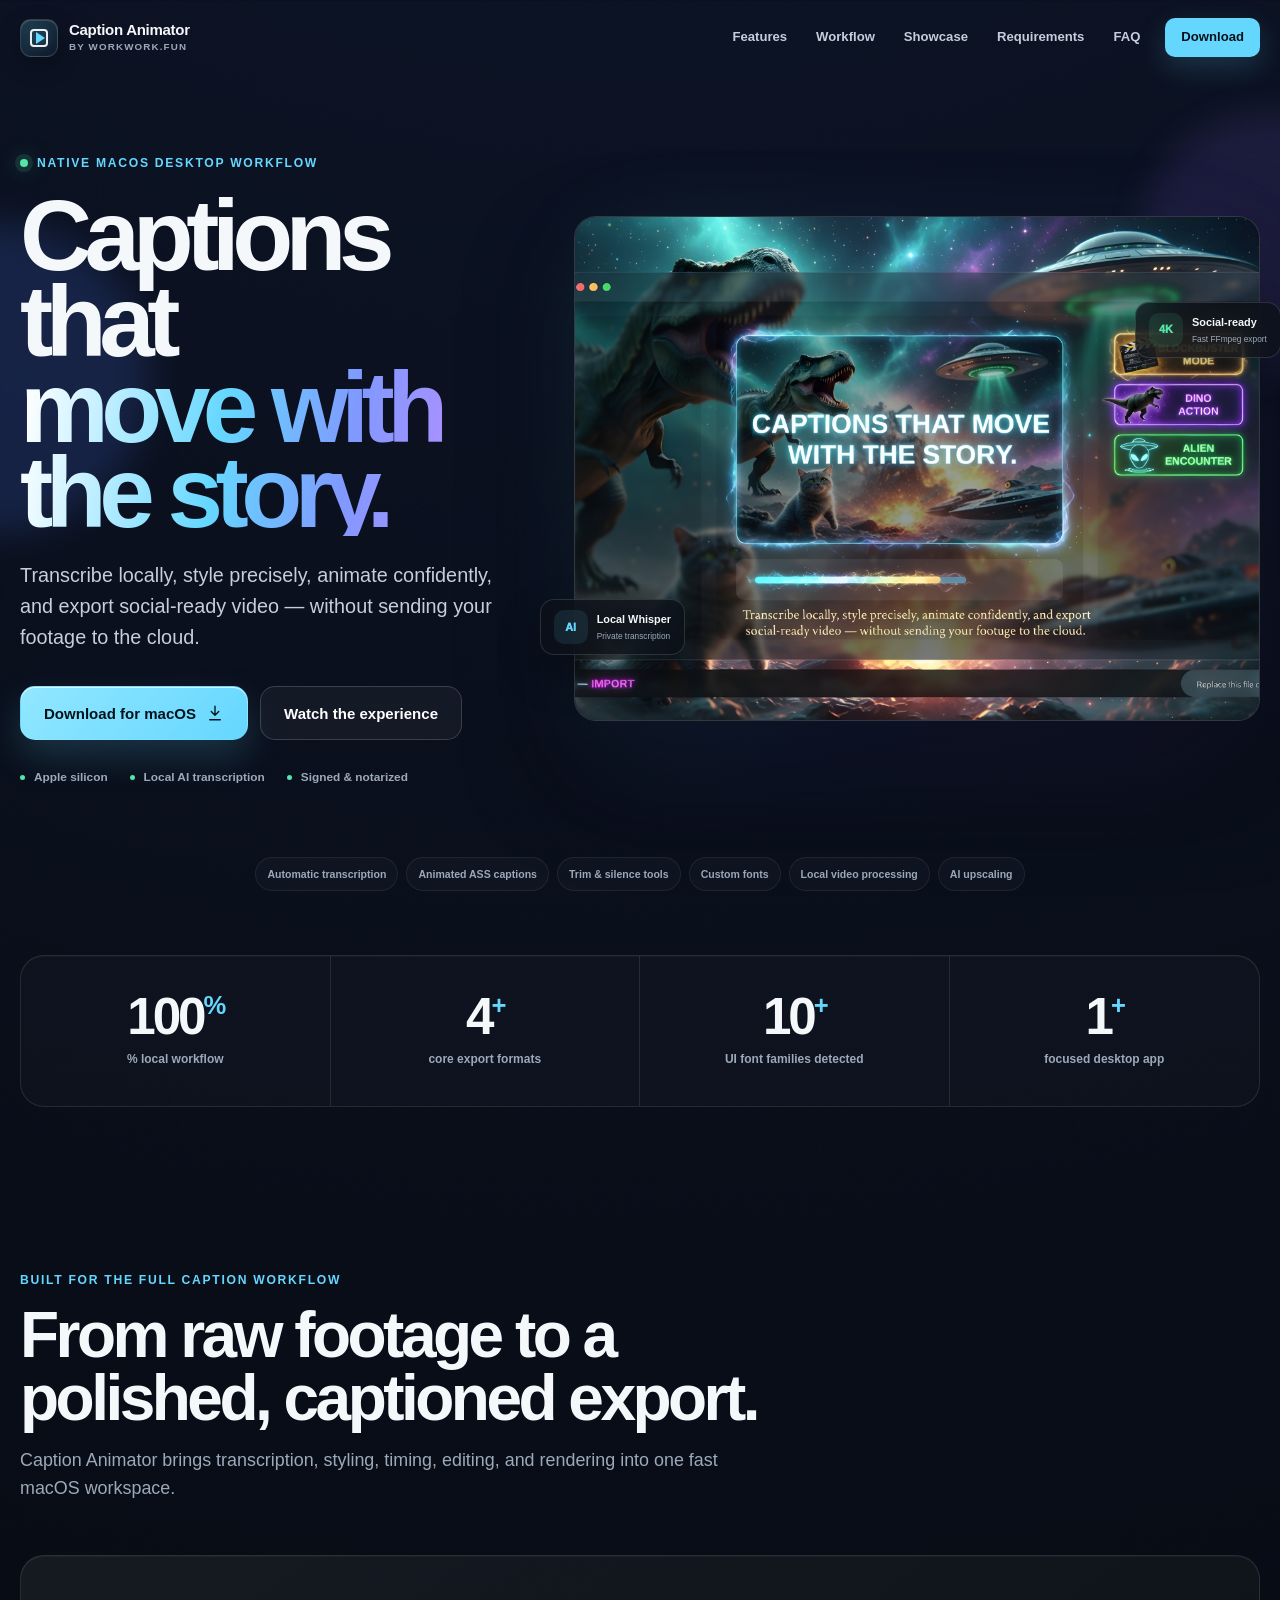
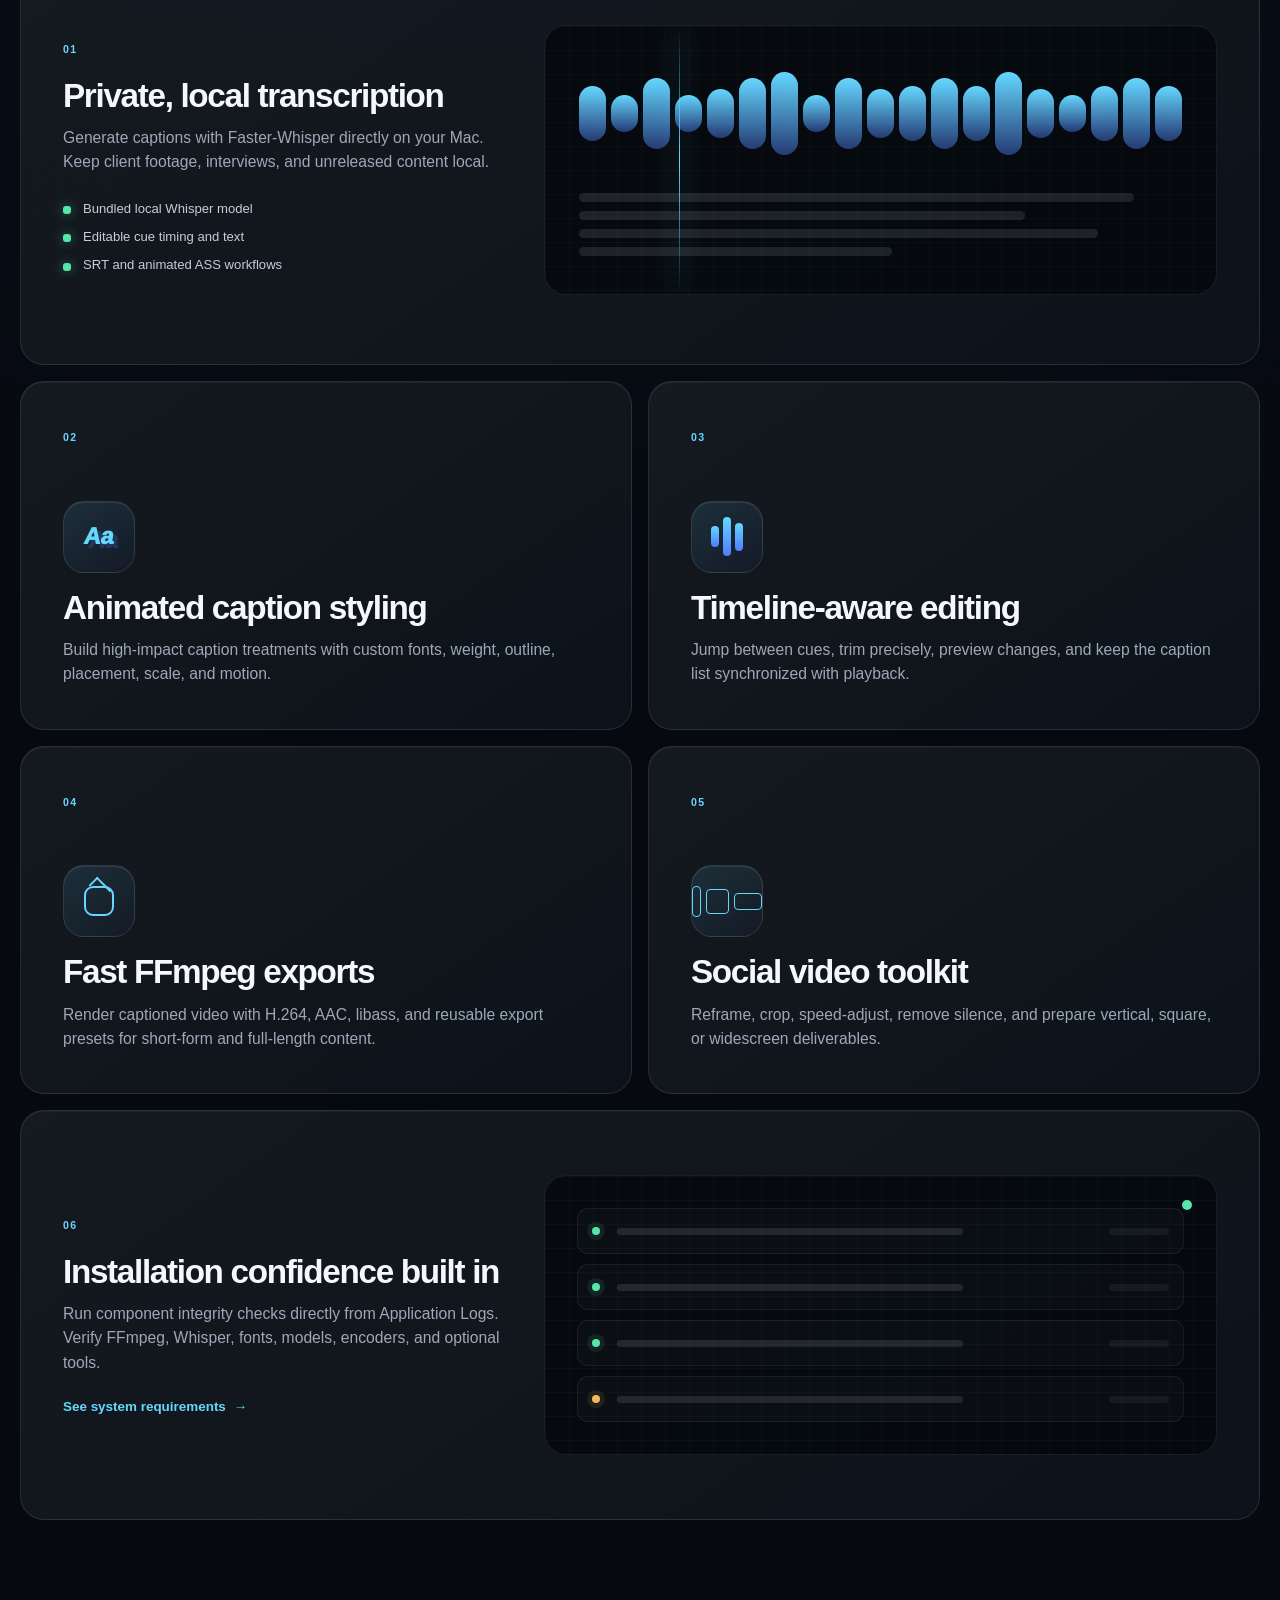
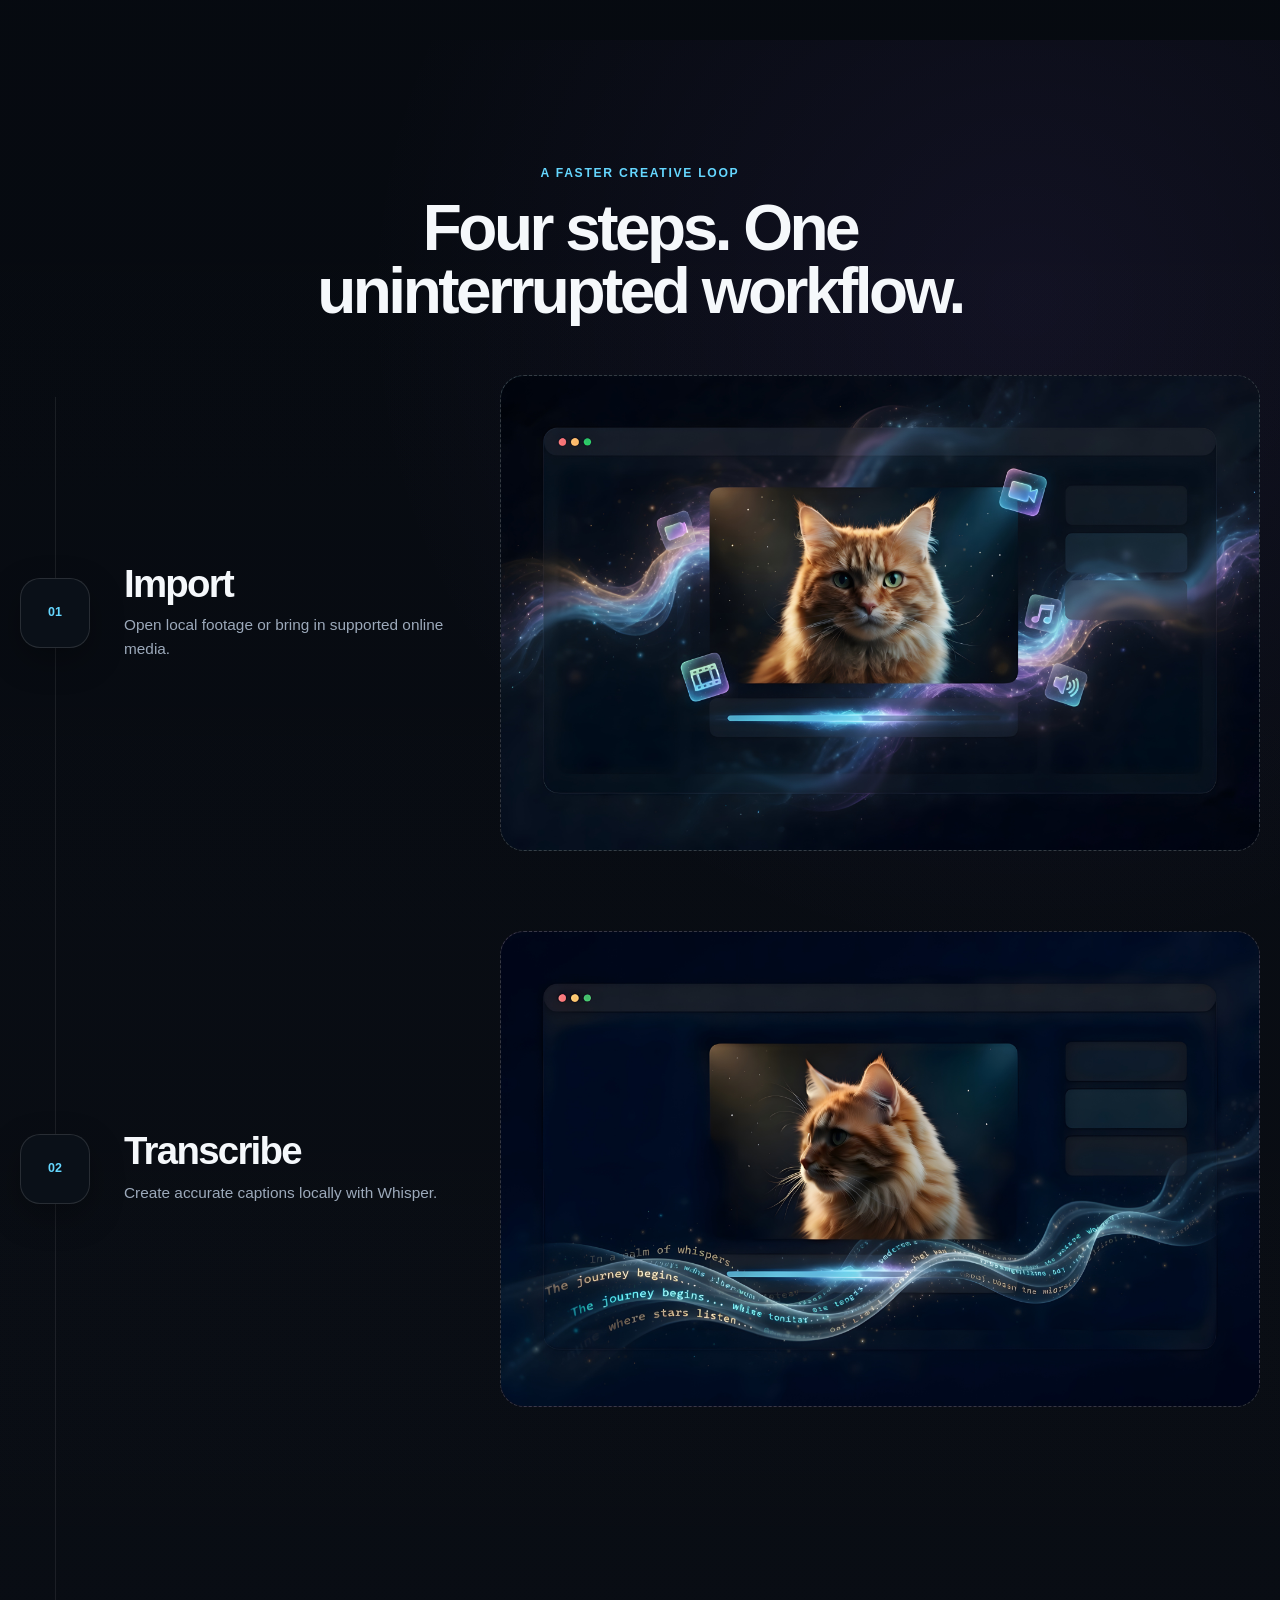
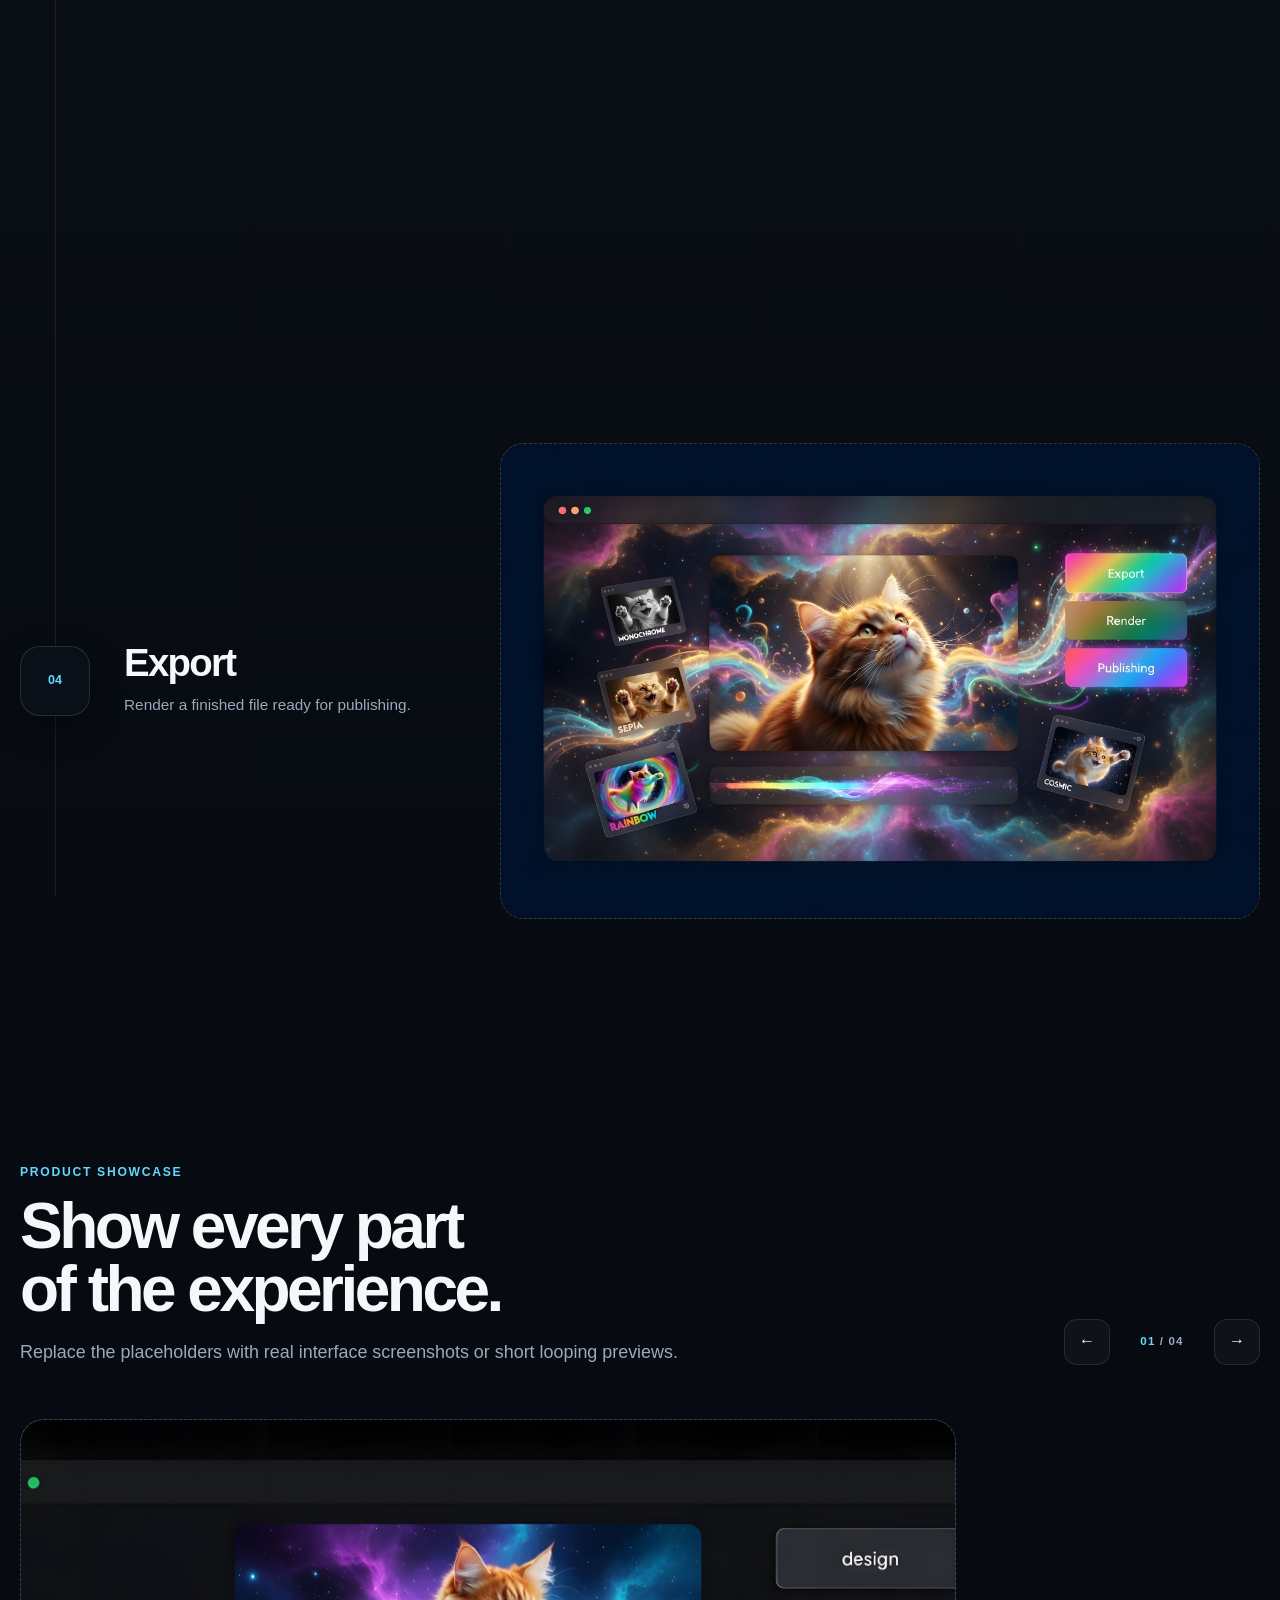
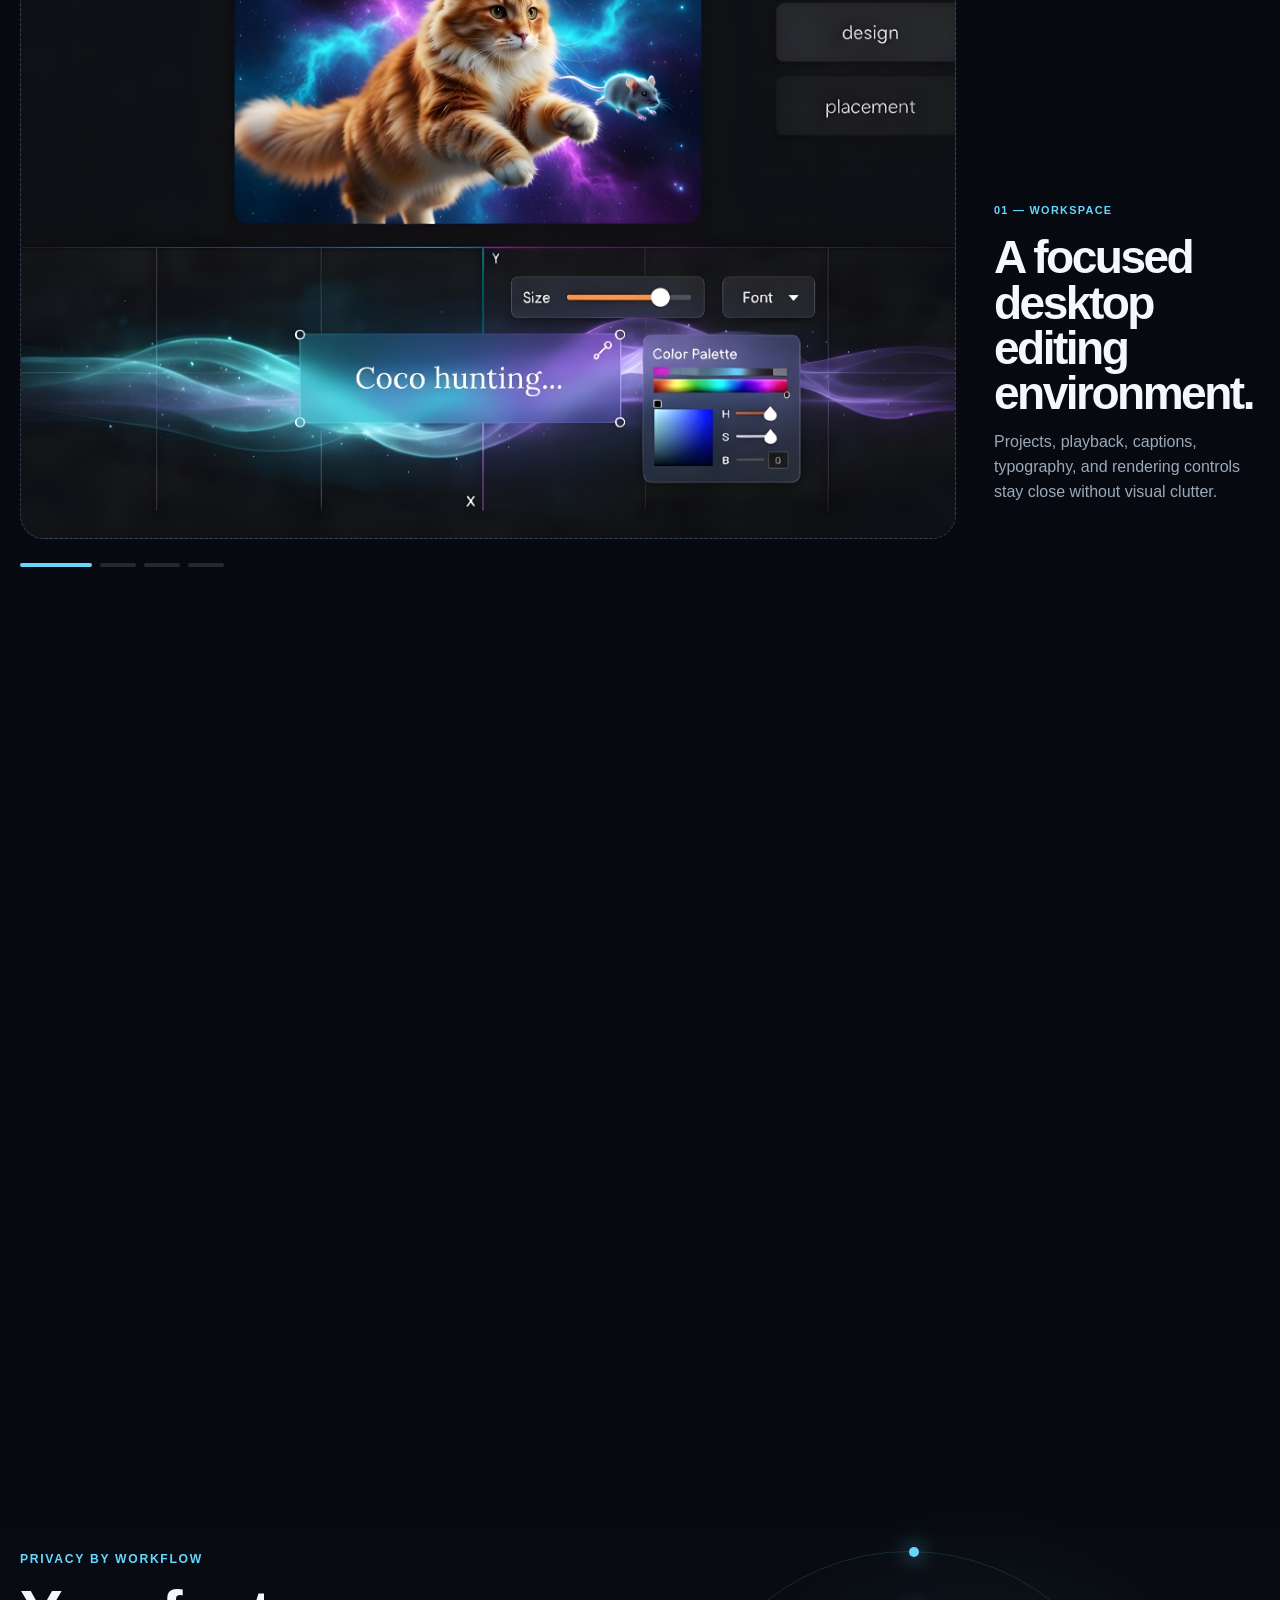
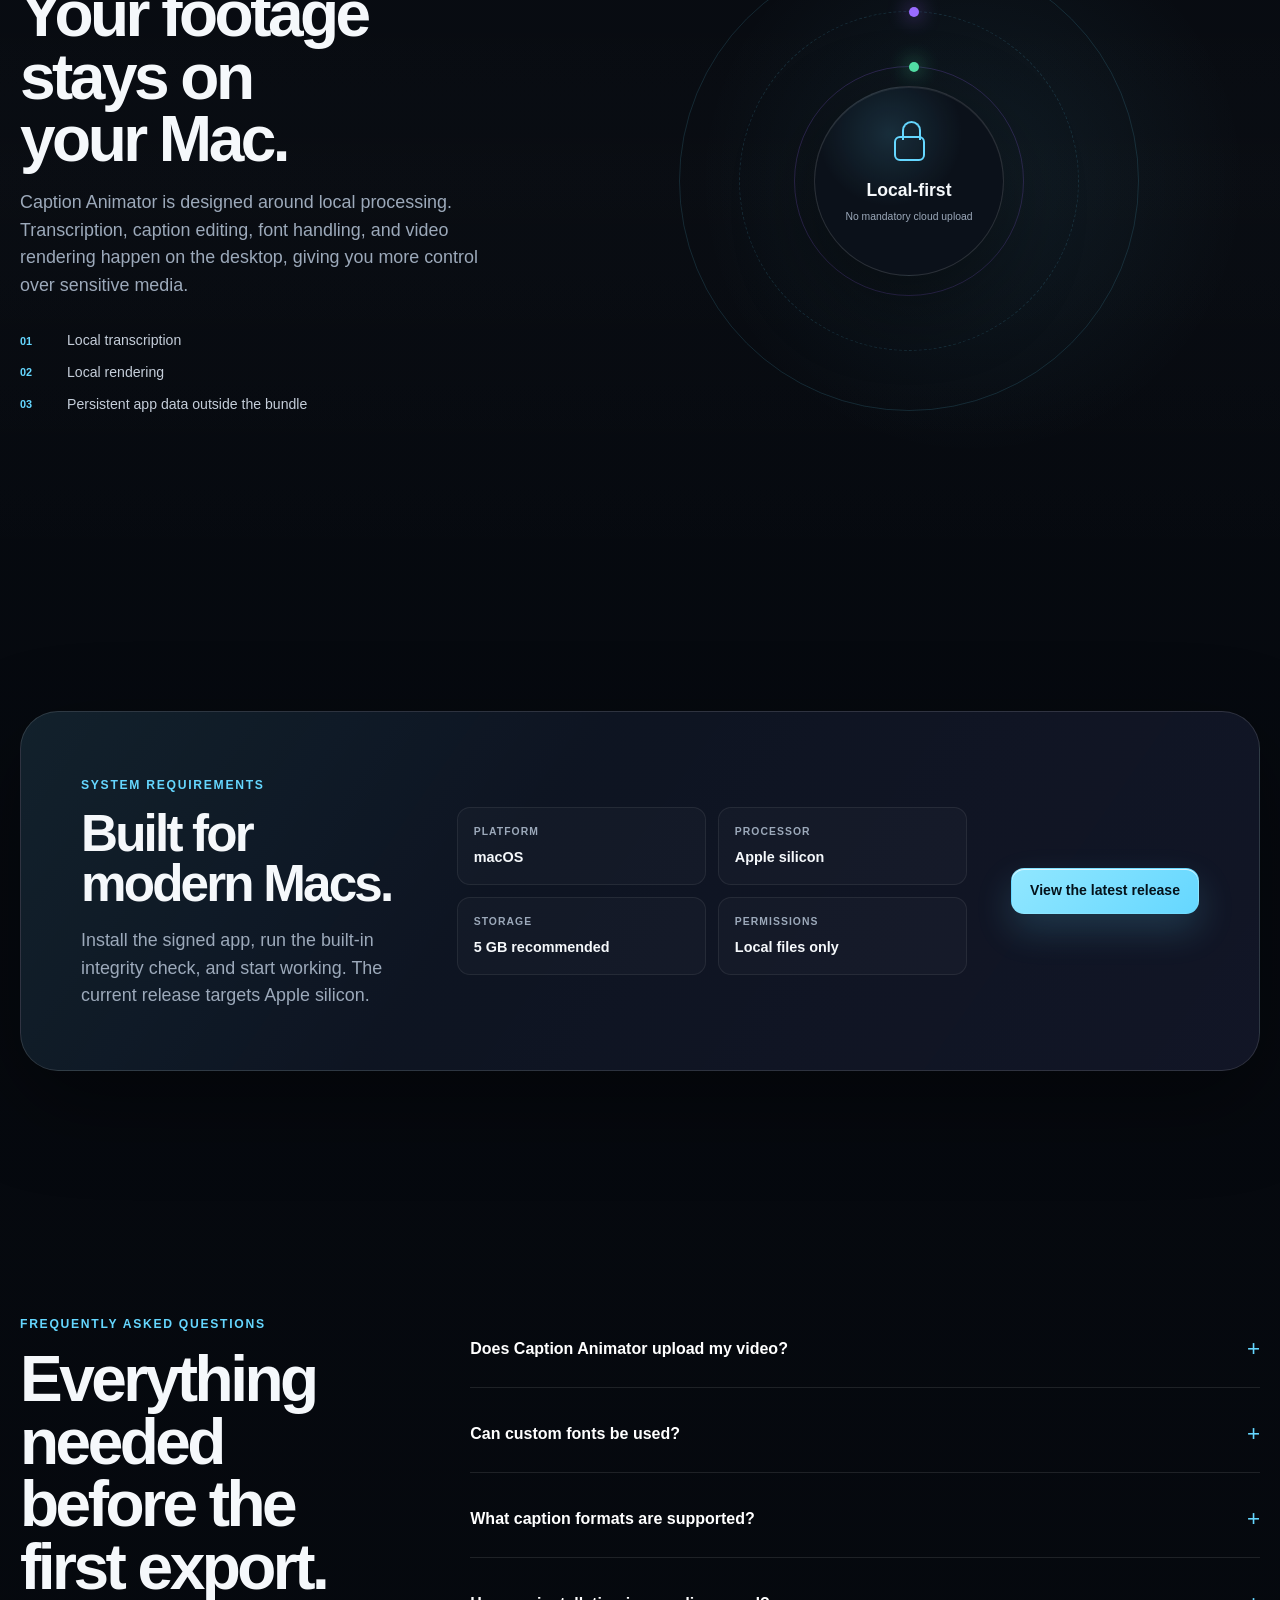
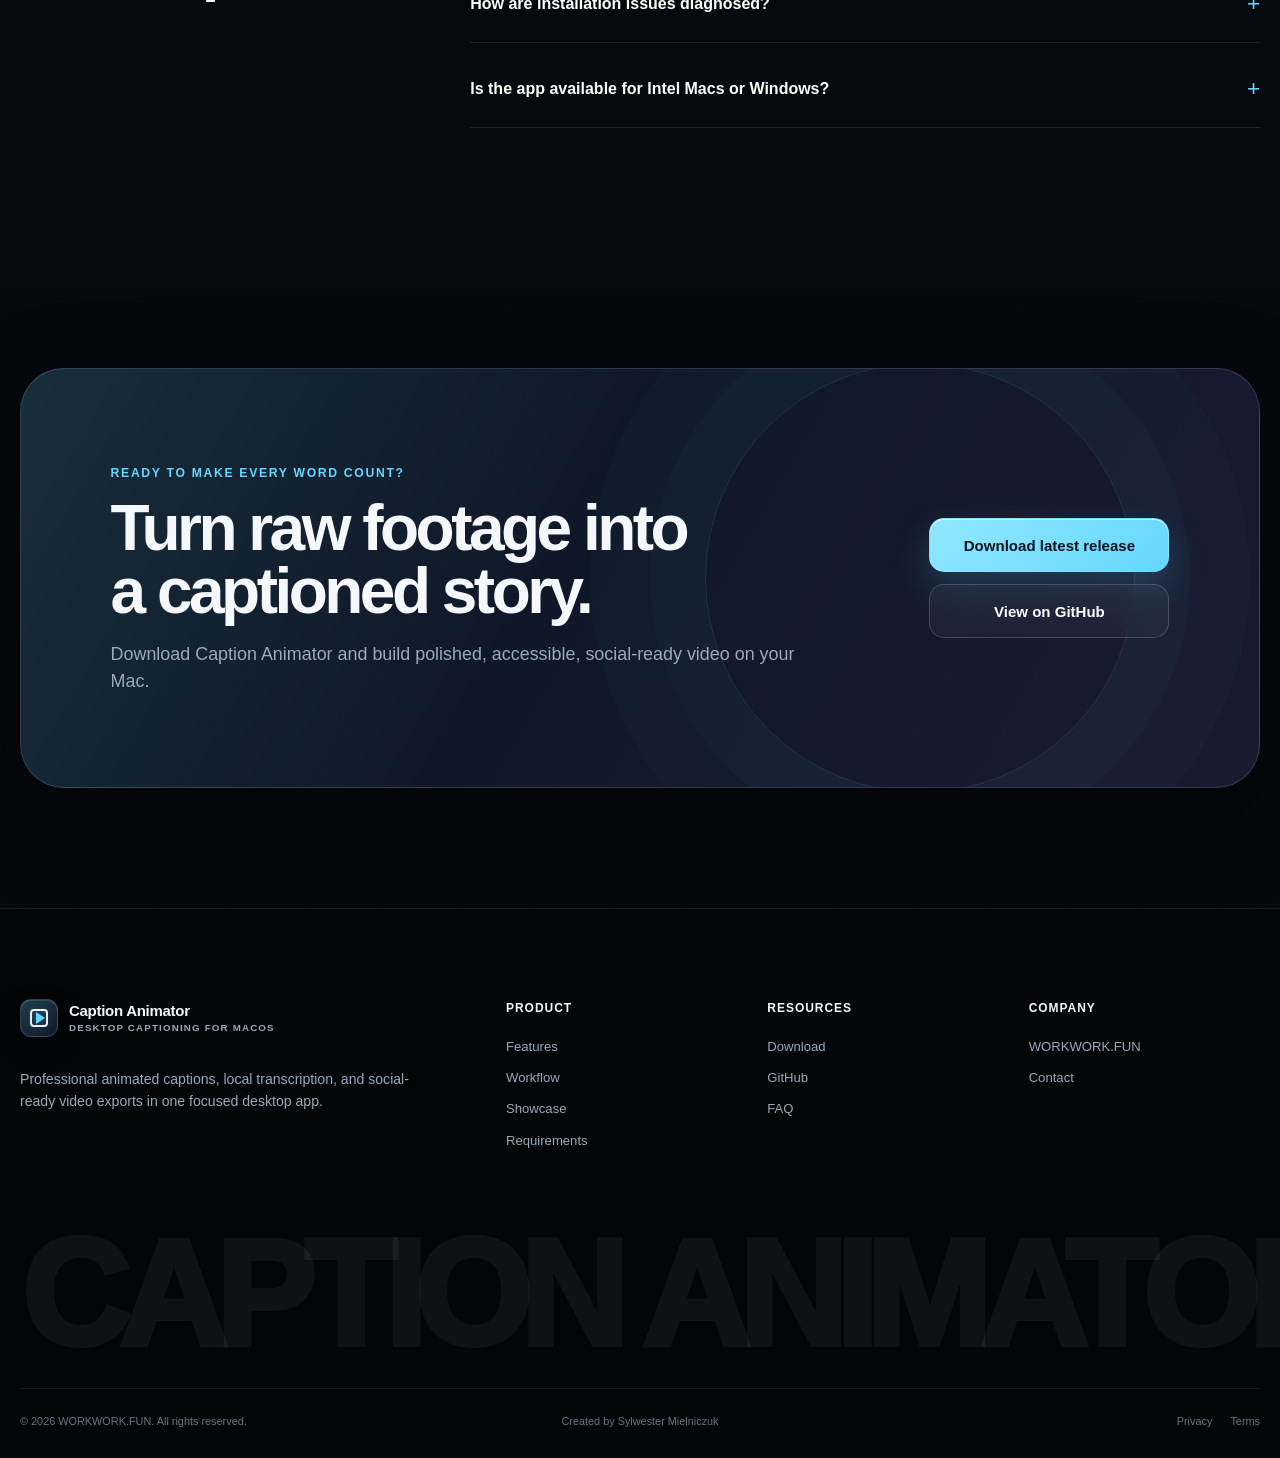
==== homepage/index.html @ df7cde2f "Prepare Cut release" ====
<!doctype html>
<html lang="en">
<head>
  <meta charset="utf-8">
  <meta name="viewport" content="width=device-width, initial-scale=1">
  <title>Caption Animator — Desktop Video Captioning for macOS</title>
  <meta name="description" content="Create, style, animate, translate, and burn professional captions into video — locally on your Mac.">
  <meta name="theme-color" content="#05080d">
  <meta property="og:title" content="Caption Animator">
  <meta property="og:description" content="Professional animated captions, local transcription, and social-ready video exports for macOS.">
  <meta property="og:type" content="website">
  <meta property="og:image" content="assets/og-placeholder.svg">
  <link rel="icon" href="assets/favicon.svg" type="image/svg+xml">
  <link rel="stylesheet" href="styles.css">
</head>
<body>
  <a class="skip-link" href="#main">Skip to content</a>

  <canvas id="fluidCanvas" class="fluid-canvas" aria-hidden="true"></canvas>
  <div class="page-noise" aria-hidden="true"></div>
  <div class="cursor-glow" id="cursorGlow" aria-hidden="true"></div>

  <header class="site-header" id="siteHeader">
    <div class="container nav-shell">
      <a class="brand" href="#top" aria-label="Caption Animator home">
        <span class="brand-mark" aria-hidden="true">
          <span></span>
        </span>
        <span class="brand-copy">
          <strong>Caption Animator</strong>
          <small>by WORKWORK.FUN</small>
        </span>
      </a>

      <button
      class="nav-toggle"
      id="navToggle"
      type="button"
      aria-expanded="false"
      aria-controls="siteNav"
      aria-label="Open navigation"
      >
      <span></span><span></span><span></span>
    </button>

    <nav class="site-nav" id="siteNav" aria-label="Primary navigation">
      <a href="#features">Features</a>
      <a href="#workflow">Workflow</a>
      <a href="#showcase">Showcase</a>
      <a href="#requirements">Requirements</a>
      <a href="#faq">FAQ</a>
      <a
      class="nav-download"
      href="https://github.com/sylwesterdigital/srt-ass-caption-animator/releases/latest"
      target="_blank"
      rel="noopener noreferrer"
      >Download</a>
    </nav>
  </div>
</header>

<main id="main">
  <section class="hero section" id="top">
    <div class="hero-orb orb-one" aria-hidden="true"></div>
    <div class="hero-orb orb-two" aria-hidden="true"></div>

    <div class="container hero-grid">
      <div class="hero-copy">
        <div class="eyebrow reveal">
          <span class="status-dot"></span>
          Native macOS desktop workflow
        </div>

        <h1 class="hero-title reveal" data-reveal-delay="80">
          Captions that
          <span class="gradient-text">move with the story.</span>
        </h1>

        <p class="hero-lead reveal" data-reveal-delay="160">
          Transcribe locally, style precisely, animate confidently, and export
          social-ready video — without sending your footage to the cloud.
        </p>

        <div class="hero-actions reveal" data-reveal-delay="240">
          <a
          class="button button-primary button-large"
          href="https://github.com/sylwesterdigital/srt-ass-caption-animator/releases/latest"
          target="_blank"
          rel="noopener noreferrer"
          >
          <span>Download for macOS</span>
          <svg viewBox="0 0 24 24" aria-hidden="true"><path d="M12 3v12m0 0 5-5m-5 5-5-5M5 21h14"/></svg>
        </a>
        <a class="button button-ghost button-large" href="#showcase">
          Watch the experience
        </a>
      </div>

      <div class="hero-meta reveal" data-reveal-delay="320">
        <span>Apple silicon</span>
        <span>Local AI transcription</span>
        <span>Signed &amp; notarized</span>
      </div>
    </div>

    <div class="hero-visual reveal" data-reveal-delay="120">
      <div class="hero-screen-wrap parallax-card" data-parallax-strength="14">
        <div class="screen-glow" aria-hidden="true"></div>
        <div class="product-window image-placeholder-shell">
          <img
          class="product-placeholder-image"
          src="assets/placeholders/hero-workspace.jpg"
          alt="Placeholder for the main Caption Animator workspace screenshot"
          >
        </div>
        <div class="floating-chip chip-left">
          <span class="chip-icon">AI</span>
          <div><strong>Local Whisper</strong><small>Private transcription</small></div>
        </div>
        <div class="floating-chip chip-right">
          <span class="chip-icon chip-icon-green">4K</span>
          <div><strong>Social-ready</strong><small>Fast FFmpeg export</small></div>
        </div>
      </div>
    </div>
  </div>

  <div class="hero-strip reveal">
    <span>Automatic transcription</span>
    <span>Animated ASS captions</span>
    <span>Trim &amp; silence tools</span>
    <span>Custom fonts</span>
    <span>Local video processing</span>
    <span>AI upscaling</span>
  </div>
</section>

<section class="section proof-section">
  <div class="container">
    <div class="proof-grid">
      <article class="proof-card reveal">
        <strong data-count="100">0</strong><span>% local workflow</span>
      </article>
      <article class="proof-card reveal" data-reveal-delay="80">
        <strong data-count="4">0</strong><span>core export formats</span>
      </article>
      <article class="proof-card reveal" data-reveal-delay="160">
        <strong data-count="10">0</strong><span>UI font families detected</span>
      </article>
      <article class="proof-card reveal" data-reveal-delay="240">
        <strong data-count="1">0</strong><span>focused desktop app</span>
      </article>
    </div>
  </div>
</section>

<section class="section features-section" id="features">
  <div class="container">
    <div class="section-heading reveal">
      <div class="eyebrow">Built for the full caption workflow</div>
      <h2>From raw footage to a polished, captioned export.</h2>
      <p>
        Caption Animator brings transcription, styling, timing, editing, and
        rendering into one fast macOS workspace.
      </p>
    </div>

    <div class="feature-grid">
      <article class="feature-card feature-card-wide reveal">
        <div class="feature-copy">
          <span class="feature-number">01</span>
          <h3>Private, local transcription</h3>
          <p>
            Generate captions with Faster-Whisper directly on your Mac.
            Keep client footage, interviews, and unreleased content local.
          </p>
          <ul class="feature-list">
            <li>Bundled local Whisper model</li>
            <li>Editable cue timing and text</li>
            <li>SRT and animated ASS workflows</li>
          </ul>
        </div>
        <div class="feature-art transcription-art" aria-hidden="true">
          <div class="waveform">
            <i></i><i></i><i></i><i></i><i></i><i></i><i></i><i></i><i></i><i></i>
            <i></i><i></i><i></i><i></i><i></i><i></i><i></i><i></i><i></i>
          </div>
          <div class="transcript-lines">
            <span></span><span></span><span></span><span></span>
          </div>
          <div class="scan-line"></div>
        </div>
      </article>

      <article class="feature-card reveal" data-reveal-delay="80">
        <span class="feature-number">02</span>
        <div class="feature-icon icon-motion" aria-hidden="true">
          <span>Aa</span>
        </div>
        <h3>Animated caption styling</h3>
        <p>
          Build high-impact caption treatments with custom fonts, weight,
          outline, placement, scale, and motion.
        </p>
      </article>

      <article class="feature-card reveal" data-reveal-delay="160">
        <span class="feature-number">03</span>
        <div class="feature-icon icon-timeline" aria-hidden="true">
          <span></span><span></span><span></span>
        </div>
        <h3>Timeline-aware editing</h3>
        <p>
          Jump between cues, trim precisely, preview changes, and keep the
          caption list synchronized with playback.
        </p>
      </article>

      <article class="feature-card reveal" data-reveal-delay="80">
        <span class="feature-number">04</span>
        <div class="feature-icon icon-export" aria-hidden="true">
          <span></span>
        </div>
        <h3>Fast FFmpeg exports</h3>
        <p>
          Render captioned video with H.264, AAC, libass, and reusable export
          presets for short-form and full-length content.
        </p>
      </article>

      <article class="feature-card reveal" data-reveal-delay="160">
        <span class="feature-number">05</span>
        <div class="feature-icon icon-social" aria-hidden="true">
          <span></span><span></span><span></span>
        </div>
        <h3>Social video toolkit</h3>
        <p>
          Reframe, crop, speed-adjust, remove silence, and prepare vertical,
          square, or widescreen deliverables.
        </p>
      </article>

      <article class="feature-card feature-card-wide reveal">
        <div class="feature-copy">
          <span class="feature-number">06</span>
          <h3>Installation confidence built in</h3>
          <p>
            Run component integrity checks directly from Application Logs.
            Verify FFmpeg, Whisper, fonts, models, encoders, and optional tools.
          </p>
          <a class="text-link" href="#requirements">See system requirements <span>→</span></a>
        </div>
        <div class="feature-art diagnostic-art" aria-hidden="true">
          <div class="diagnostic-row ok"><i></i><span></span><b></b></div>
          <div class="diagnostic-row ok"><i></i><span></span><b></b></div>
          <div class="diagnostic-row ok"><i></i><span></span><b></b></div>
          <div class="diagnostic-row warning"><i></i><span></span><b></b></div>
          <div class="diagnostic-pulse"></div>
        </div>
      </article>
    </div>
  </div>
</section>

<section class="section workflow-section" id="workflow">
  <div class="container">
    <div class="section-heading centered reveal">
      <div class="eyebrow">A faster creative loop</div>
      <h2>Four steps. One uninterrupted workflow.</h2>
    </div>

    <div class="workflow-track">
      <div class="workflow-progress" aria-hidden="true"><span id="workflowProgress"></span></div>

      <article class="workflow-step reveal">
        <div class="step-index">01</div>
        <div class="step-copy">
          <h3>Import</h3>
          <p>Open local footage or bring in supported online media.</p>
        </div>
        <div class="step-visual placeholder-visual">
          <img src="assets/placeholders/workflow-import.jpg" alt="Placeholder for the import workflow screenshot">
        </div>
      </article>

      <article class="workflow-step reveal">
        <div class="step-index">02</div>
        <div class="step-copy">
          <h3>Transcribe</h3>
          <p>Create accurate captions locally with Whisper.</p>
        </div>
        <div class="step-visual placeholder-visual placeholder-alt">
          <img src="assets/placeholders/workflow-transcribe.jpg" alt="Placeholder for the transcription workflow screenshot">
        </div>
      </article>

      <article class="workflow-step reveal">
        <div class="step-index">03</div>
        <div class="step-copy">
          <h3>Design</h3>
          <p>Adjust typography, timing, motion, and placement.</p>
        </div>
        <div class="step-visual placeholder-visual">
          <img src="assets/placeholders/workflow-design.jpg" alt="Placeholder for the caption styling screenshot">
        </div>
      </article>

      <article class="workflow-step reveal">
        <div class="step-index">04</div>
        <div class="step-copy">
          <h3>Export</h3>
          <p>Render a finished file ready for publishing.</p>
        </div>
        <div class="step-visual placeholder-visual placeholder-alt">
          <img src="assets/placeholders/workflow-export.jpg" alt="Placeholder for the export workflow screenshot">
        </div>
      </article>
    </div>
  </div>
</section>

<section class="section showcase-section" id="showcase">
  <div class="container">
    <div class="showcase-header">
      <div class="section-heading reveal">
        <div class="eyebrow">Product showcase</div>
        <h2>Show every part of the experience.</h2>
        <p>Replace the placeholders with real interface screenshots or short looping previews.</p>
      </div>

      <div class="slider-controls reveal">
        <button id="sliderPrev" type="button" aria-label="Previous showcase slide">←</button>
        <div class="slider-count"><span id="sliderCurrent">01</span> / <span id="sliderTotal">04</span></div>
        <button id="sliderNext" type="button" aria-label="Next showcase slide">→</button>
      </div>
    </div>

    <div class="showcase-slider" id="showcaseSlider">
      <article class="showcase-slide active">
        <div class="showcase-media placeholder-visual placeholder-blue">
          <img src="assets/placeholders/showcase-workspace.jpg" alt="Placeholder for the workspace showcase screenshot">
        </div>
        <div class="showcase-copy">
          <span>01 — Workspace</span>
          <h3>A focused desktop editing environment.</h3>
          <p>Projects, playback, captions, typography, and rendering controls stay close without visual clutter.</p>
        </div>
      </article>

      <article class="showcase-slide">
        <div class="showcase-media placeholder-visual placeholder-violet">
          <img src="assets/placeholders/showcase-typography.jpg" alt="Placeholder for the typography showcase screenshot">
        </div>
        <div class="showcase-copy">
          <span>02 — Typography</span>
          <h3>Design captions that match the content.</h3>
          <p>Use custom font families, weights, outlines, sizing, and animation presets to build a recognizable visual language.</p>
        </div>
      </article>

      <article class="showcase-slide">
        <div class="showcase-media placeholder-visual placeholder-orange">
          <img src="assets/placeholders/showcase-editor.jpg" alt="Placeholder for the caption editor showcase screenshot">
        </div>
        <div class="showcase-copy">
          <span>03 — Editing</span>
          <h3>Refine every cue without losing context.</h3>
          <p>Adjust timing and text in a stacked caption editor that follows playback while staying calm and readable.</p>
        </div>
      </article>

      <article class="showcase-slide">
        <div class="showcase-media placeholder-visual placeholder-green">
          <img src="assets/placeholders/showcase-delivery.jpg" alt="Placeholder for the export and diagnostics showcase screenshot">
        </div>
        <div class="showcase-copy">
          <span>04 — Delivery</span>
          <h3>Export confidently, diagnose quickly.</h3>
          <p>Built-in component checks help verify the complete rendering and transcription stack after installation.</p>
        </div>
      </article>
    </div>

    <div class="slider-dots" id="sliderDots" aria-label="Showcase slide selection"></div>
  </div>
</section>

<section class="section audience-section">
  <div class="container">
    <div class="section-heading centered reveal">
      <div class="eyebrow">Made for visual storytellers</div>
      <h2>Professional results without a heavyweight editing suite.</h2>
    </div>

    <div class="audience-grid">
      <article class="audience-card reveal">
        <span>01</span>
        <h3>Creators</h3>
        <p>Publish sharper short-form videos with fast, readable animated captions.</p>
      </article>
      <article class="audience-card reveal" data-reveal-delay="80">
        <span>02</span>
        <h3>Agencies</h3>
        <p>Standardize caption styling and speed up recurring client deliverables.</p>
      </article>
      <article class="audience-card reveal" data-reveal-delay="160">
        <span>03</span>
        <h3>Educators</h3>
        <p>Improve accessibility and comprehension across recorded lessons and tutorials.</p>
      </article>
      <article class="audience-card reveal" data-reveal-delay="240">
        <span>04</span>
        <h3>Teams</h3>
        <p>Keep sensitive footage local while creating professional captioned media.</p>
      </article>
    </div>
  </div>
</section>

<section class="section security-section">
  <div class="container security-grid">
    <div class="security-copy reveal">
      <div class="eyebrow">Privacy by workflow</div>
      <h2>Your footage stays on your Mac.</h2>
      <p>
        Caption Animator is designed around local processing. Transcription,
        caption editing, font handling, and video rendering happen on the
        desktop, giving you more control over sensitive media.
      </p>
      <div class="security-points">
        <div><span>01</span><p>Local transcription</p></div>
        <div><span>02</span><p>Local rendering</p></div>
        <div><span>03</span><p>Persistent app data outside the bundle</p></div>
      </div>
    </div>

    <div class="security-visual reveal" data-reveal-delay="120">
      <div class="privacy-ring ring-one"></div>
      <div class="privacy-ring ring-two"></div>
      <div class="privacy-ring ring-three"></div>
      <div class="privacy-core">
        <span class="lock-icon" aria-hidden="true"></span>
        <strong>Local-first</strong>
        <small>No mandatory cloud upload</small>
      </div>
    </div>
  </div>
</section>

<section class="section requirements-section" id="requirements">
  <div class="container">
    <div class="requirements-card reveal">
      <div class="requirements-copy">
        <div class="eyebrow">System requirements</div>
        <h2>Built for modern Macs.</h2>
        <p>
          Install the signed app, run the built-in integrity check, and start
          working. The current release targets Apple silicon.
        </p>
      </div>

      <div class="requirements-grid">
        <div><span>Platform</span><strong>macOS</strong></div>
        <div><span>Processor</span><strong>Apple silicon</strong></div>
        <div><span>Storage</span><strong>5 GB recommended</strong></div>
        <div><span>Permissions</span><strong>Local files only</strong></div>
      </div>

      <a
      class="button button-primary"
      href="https://github.com/sylwesterdigital/srt-ass-caption-animator/releases/latest"
      target="_blank"
      rel="noopener noreferrer"
      >View the latest release</a>
    </div>
  </div>
</section>

<section class="section faq-section" id="faq">
  <div class="container faq-grid">
    <div class="section-heading reveal">
      <div class="eyebrow">Frequently asked questions</div>
      <h2>Everything needed before the first export.</h2>
    </div>

    <div class="faq-list">
      <article class="faq-item reveal">
        <button type="button" aria-expanded="false">
          Does Caption Animator upload my video?
          <span>+</span>
        </button>
        <div class="faq-answer">
          <p>No mandatory upload is required for local transcription, editing, and rendering. Online imports naturally contact the selected source service.</p>
        </div>
      </article>

      <article class="faq-item reveal">
        <button type="button" aria-expanded="false">
          Can custom fonts be used?
          <span>+</span>
        </button>
        <div class="faq-answer">
          <p>Yes. The app can recursively discover supported TTF, OTF, WOFF, and WOFF2 font packages for UI and caption workflows.</p>
        </div>
      </article>

      <article class="faq-item reveal">
        <button type="button" aria-expanded="false">
          What caption formats are supported?
          <span>+</span>
        </button>
        <div class="faq-answer">
          <p>The workflow is centered around editable SRT captions and animated ASS rendering.</p>
        </div>
      </article>

      <article class="faq-item reveal">
        <button type="button" aria-expanded="false">
          How are installation issues diagnosed?
          <span>+</span>
        </button>
        <div class="faq-answer">
          <p>Application Logs includes integrity checks for FFmpeg, FFprobe, Whisper, local models, custom fonts, encoders, and optional media tools.</p>
        </div>
      </article>

      <article class="faq-item reveal">
        <button type="button" aria-expanded="false">
          Is the app available for Intel Macs or Windows?
          <span>+</span>
        </button>
        <div class="faq-answer">
          <p>The current public build is focused on Apple-silicon macOS. Additional platforms can be presented here when they are ready.</p>
        </div>
      </article>
    </div>
  </div>
</section>

<section class="section final-cta-section">
  <div class="container">
    <div class="final-cta reveal">
      <div class="cta-orb" aria-hidden="true"></div>
      <div>
        <div class="eyebrow">Ready to make every word count?</div>
        <h2>Turn raw footage into a captioned story.</h2>
        <p>Download Caption Animator and build polished, accessible, social-ready video on your Mac.</p>
      </div>
      <div class="final-cta-actions">
        <a
        class="button button-primary button-large"
        href="https://github.com/sylwesterdigital/srt-ass-caption-animator/releases/latest"
        target="_blank"
        rel="noopener noreferrer"
        >Download latest release</a>
        <a
        class="button button-ghost button-large"
        href="https://github.com/sylwesterdigital/srt-ass-caption-animator"
        target="_blank"
        rel="noopener noreferrer"
        >View on GitHub</a>
      </div>
    </div>
  </div>
</section>
</main>

<footer class="site-footer">
  <div class="footer-grid-pattern" aria-hidden="true"></div>
  <div class="container">
    <div class="footer-top">
      <div class="footer-brand">
        <a class="brand" href="#top">
          <span class="brand-mark" aria-hidden="true"><span></span></span>
          <span class="brand-copy">
            <strong>Caption Animator</strong>
            <small>Desktop captioning for macOS</small>
          </span>
        </a>
        <p>
          Professional animated captions, local transcription, and
          social-ready video exports in one focused desktop app.
        </p>
      </div>

      <div class="footer-links">
        <div>
          <strong>Product</strong>
          <a href="#features">Features</a>
          <a href="#workflow">Workflow</a>
          <a href="#showcase">Showcase</a>
          <a href="#requirements">Requirements</a>
        </div>
        <div>
          <strong>Resources</strong>
          <a href="https://github.com/sylwesterdigital/srt-ass-caption-animator/releases/latest" target="_blank" rel="noopener noreferrer">Download</a>
          <a href="https://github.com/sylwesterdigital/srt-ass-caption-animator" target="_blank" rel="noopener noreferrer">GitHub</a>
          <a href="#faq">FAQ</a>
        </div>
        <div>
          <strong>Company</strong>
          <a href="https://workwork.fun" target="_blank" rel="noopener noreferrer">WORKWORK.FUN</a>
          <a href="mailto:hello@workwork.fun">Contact</a>
        </div>
      </div>
    </div>

    <div class="footer-wordmark" aria-hidden="true">CAPTION ANIMATOR</div>

    <div class="footer-bottom">
      <span>© 2026 WORKWORK.FUN. All rights reserved.</span>
      <span>Created by Sylwester Mielniczuk</span>
      <div>
        <a href="#">Privacy</a>
        <a href="#">Terms</a>
      </div>
    </div>
  </div>
</footer>

<script src="script.js"></script>
</body>
</html>
---- homepage/styles.css ----
@font-face {
  font-family: "SiteInter";
  src: local("Inter"), local("Inter Variable");
  font-display: swap;
}

:root {
  --bg: #05080d;
  --bg-soft: #0a0f17;
  --panel: rgba(16, 23, 35, 0.72);
  --panel-solid: #101723;
  --panel-light: #141d2a;
  --line: rgba(255, 255, 255, 0.1);
  --line-strong: rgba(255, 255, 255, 0.17);
  --text: #f5f8fb;
  --muted: #9ca9ba;
  --muted-strong: #c5ceda;
  --cyan: #65d7ff;
  --blue: #4f7cff;
  --violet: #996bff;
  --green: #55e6ab;
  --orange: #ff9d5c;
  --danger: #ff657f;
  --radius-sm: 14px;
  --radius: 24px;
  --radius-lg: 38px;
  --shadow: 0 30px 90px rgba(0, 0, 0, 0.42);
  --container: 1240px;
  --header-height: 76px;
  --ease: cubic-bezier(.2,.75,.25,1);
}

* {
  box-sizing: border-box;
}

html {
  scroll-behavior: smooth;
  background: var(--bg);
}

body {
  margin: 0;
  min-width: 320px;
  color: var(--text);
  background:
    radial-gradient(circle at 50% -10%, rgba(79, 124, 255, 0.14), transparent 28%),
    linear-gradient(180deg, #05080d 0%, #070b12 45%, #05080d 100%);
  font-family: SiteInter, Inter, ui-sans-serif, -apple-system, BlinkMacSystemFont, "Segoe UI", sans-serif;
  font-size: 16px;
  line-height: 1.55;
  overflow-x: hidden;
}

body.nav-open {
  overflow: hidden;
}

button,
a,
input,
textarea {
  font: inherit;
}

a {
  color: inherit;
  text-decoration: none;
}

button {
  color: inherit;
}

img,
svg {
  display: block;
  max-width: 100%;
}

::selection {
  background: rgba(101, 215, 255, 0.32);
  color: #fff;
}

.skip-link {
  position: fixed;
  left: 16px;
  top: -80px;
  z-index: 9999;
  padding: 10px 14px;
  border-radius: 10px;
  background: #fff;
  color: #000;
  transition: top 160ms ease;
}

.skip-link:focus {
  top: 16px;
}

.fluid-canvas {
  position: fixed;
  inset: 0;
  z-index: -4;
  width: 100%;
  height: 100%;
  opacity: .62;
  pointer-events: none;
}

.page-noise {
  position: fixed;
  inset: 0;
  z-index: -2;
  pointer-events: none;
  opacity: .035;
  background-image: url("data:image/svg+xml,%3Csvg viewBox='0 0 180 180' xmlns='http://www.w3.org/2000/svg'%3E%3Cfilter id='n'%3E%3CfeTurbulence type='fractalNoise' baseFrequency='.92' numOctaves='3' stitchTiles='stitch'/%3E%3C/filter%3E%3Crect width='100%25' height='100%25' filter='url(%23n)' opacity='.8'/%3E%3C/svg%3E");
}

.cursor-glow {
  position: fixed;
  left: 0;
  top: 0;
  z-index: -1;
  width: 440px;
  height: 440px;
  border-radius: 999px;
  pointer-events: none;
  opacity: .18;
  filter: blur(18px);
  background: radial-gradient(circle, rgba(101, 215, 255, .52), rgba(79, 124, 255, .12) 45%, transparent 72%);
  transform: translate3d(-50%, -50%, 0);
}

.container {
  width: min(calc(100% - 40px), var(--container));
  margin-inline: auto;
}

.section {
  position: relative;
  padding: 120px 0;
}

.section-heading {
  max-width: 760px;
  margin-bottom: 52px;
}

.section-heading.centered {
  margin-inline: auto;
  text-align: center;
}

.section-heading h2,
.security-copy h2,
.requirements-copy h2,
.final-cta h2 {
  margin: 12px 0 18px;
  font-size: clamp(2.35rem, 5vw, 4.8rem);
  line-height: .98;
  letter-spacing: -.055em;
  text-wrap: balance;
}

.section-heading p,
.security-copy > p,
.requirements-copy p,
.final-cta p {
  margin: 0;
  max-width: 700px;
  color: var(--muted);
  font-size: clamp(1rem, 1.4vw, 1.2rem);
}

.eyebrow {
  display: inline-flex;
  align-items: center;
  gap: 9px;
  color: var(--cyan);
  font-size: .76rem;
  font-weight: 850;
  letter-spacing: .14em;
  text-transform: uppercase;
}

.status-dot {
  width: 8px;
  height: 8px;
  border-radius: 50%;
  background: var(--green);
  box-shadow: 0 0 0 5px rgba(85, 230, 171, .12), 0 0 22px rgba(85, 230, 171, .65);
}

.gradient-text {
  color: transparent;
  background: linear-gradient(100deg, #fff 2%, var(--cyan) 42%, #8099ff 68%, #c38cff 100%);
  -webkit-background-clip: text;
  background-clip: text;
}

.reveal {
  opacity: 0;
  transform: translate3d(0, 34px, 0);
  transition:
    opacity 780ms var(--ease),
    transform 780ms var(--ease);
  transition-delay: var(--reveal-delay, 0ms);
}

.reveal.is-visible {
  opacity: 1;
  transform: translate3d(0, 0, 0);
}

.site-header {
  position: fixed;
  inset: 0 0 auto;
  z-index: 1000;
  height: var(--header-height);
  border-bottom: 1px solid transparent;
  transition:
    background 250ms ease,
    border-color 250ms ease,
    backdrop-filter 250ms ease;
}

.site-header.is-scrolled {
  background: rgba(5, 8, 13, .72);
  border-color: rgba(255, 255, 255, .08);
  backdrop-filter: blur(18px) saturate(145%);
}

.nav-shell {
  height: 100%;
  display: flex;
  align-items: center;
  justify-content: space-between;
  gap: 30px;
}

.brand {
  display: inline-flex;
  align-items: center;
  gap: 11px;
  min-width: 0;
}

.brand-mark {
  position: relative;
  width: 38px;
  height: 38px;
  flex: 0 0 auto;
  border-radius: 11px;
  border: 1px solid rgba(255, 255, 255, .13);
  background:
    linear-gradient(145deg, rgba(101, 215, 255, .22), rgba(79, 124, 255, .08)),
    #0b111a;
  box-shadow: inset 0 1px 0 rgba(255, 255, 255, .13), 0 8px 22px rgba(0, 0, 0, .26);
}

.brand-mark::before {
  content: "";
  position: absolute;
  inset: 9px;
  border: 2px solid #fff;
  border-radius: 4px;
  opacity: .94;
}

.brand-mark span {
  position: absolute;
  left: 15px;
  top: 12px;
  width: 0;
  height: 0;
  border-top: 6px solid transparent;
  border-bottom: 6px solid transparent;
  border-left: 9px solid var(--cyan);
  filter: drop-shadow(0 0 6px rgba(101, 215, 255, .55));
}

.brand-copy {
  display: grid;
  line-height: 1.05;
}

.brand-copy strong {
  font-size: .94rem;
  letter-spacing: -.02em;
}

.brand-copy small {
  margin-top: 4px;
  color: var(--muted);
  font-size: .61rem;
  font-weight: 760;
  letter-spacing: .12em;
  text-transform: uppercase;
}

.site-nav {
  display: flex;
  align-items: center;
  gap: 5px;
}

.site-nav a {
  padding: 9px 12px;
  border-radius: 10px;
  color: var(--muted-strong);
  font-size: .82rem;
  font-weight: 720;
  transition: color 180ms ease, background 180ms ease;
}

.site-nav a:hover,
.site-nav a:focus-visible {
  color: #fff;
  background: rgba(255, 255, 255, .06);
}

.site-nav .nav-download {
  margin-left: 8px;
  padding-inline: 16px;
  color: #05111a;
  background: var(--cyan);
  box-shadow: 0 10px 28px rgba(101, 215, 255, .18);
}

.site-nav .nav-download:hover,
.site-nav .nav-download:focus-visible {
  color: #05111a;
  background: #8de3ff;
}

.nav-toggle {
  display: none;
  width: 42px;
  height: 42px;
  padding: 0;
  border: 1px solid var(--line);
  border-radius: 12px;
  background: rgba(255, 255, 255, .04);
}

.nav-toggle span {
  display: block;
  width: 18px;
  height: 1.5px;
  margin: 4px auto;
  border-radius: 99px;
  background: #fff;
  transition: transform 180ms ease, opacity 180ms ease;
}

.hero {
  min-height: 100svh;
  padding-top: calc(var(--header-height) + 74px);
  padding-bottom: 40px;
  display: grid;
  align-items: center;
}

.hero-grid {
  display: grid;
  grid-template-columns: minmax(0, .82fr) minmax(520px, 1.18fr);
  align-items: center;
  gap: clamp(48px, 6vw, 96px);
}

.hero-copy {
  position: relative;
  z-index: 2;
}

.hero-title {
  max-width: 820px;
  margin: 18px 0 24px;
  font-size: clamp(4rem, 7.8vw, 8.4rem);
  line-height: .86;
  letter-spacing: -.075em;
  text-wrap: balance;
}

.hero-title span {
  display: block;
}

.hero-lead {
  max-width: 660px;
  margin: 0;
  color: var(--muted-strong);
  font-size: clamp(1.08rem, 1.55vw, 1.34rem);
  line-height: 1.55;
}

.hero-actions {
  display: flex;
  flex-wrap: wrap;
  gap: 12px;
  margin-top: 34px;
}

.button {
  min-height: 46px;
  display: inline-flex;
  align-items: center;
  justify-content: center;
  gap: 10px;
  padding: 11px 18px;
  border: 1px solid transparent;
  border-radius: 13px;
  font-size: .88rem;
  font-weight: 820;
  transition:
    transform 180ms ease,
    background 180ms ease,
    border-color 180ms ease,
    box-shadow 180ms ease;
}

.button:hover {
  transform: translateY(-2px);
}

.button svg {
  width: 18px;
  fill: none;
  stroke: currentColor;
  stroke-width: 1.8;
  stroke-linecap: round;
  stroke-linejoin: round;
}

.button-large {
  min-height: 54px;
  padding-inline: 23px;
  border-radius: 15px;
  font-size: .94rem;
}

.button-primary {
  color: #04121b;
  background: linear-gradient(135deg, #91e7ff, var(--cyan));
  box-shadow: 0 16px 36px rgba(101, 215, 255, .18), inset 0 1px 0 rgba(255, 255, 255, .7);
}

.button-primary:hover {
  box-shadow: 0 20px 46px rgba(101, 215, 255, .27), inset 0 1px 0 rgba(255, 255, 255, .8);
}

.button-ghost {
  color: #fff;
  border-color: var(--line-strong);
  background: rgba(255, 255, 255, .045);
  backdrop-filter: blur(14px);
}

.button-ghost:hover {
  border-color: rgba(255, 255, 255, .28);
  background: rgba(255, 255, 255, .075);
}

.hero-meta {
  display: flex;
  flex-wrap: wrap;
  gap: 12px 22px;
  margin-top: 28px;
  color: var(--muted);
  font-size: .74rem;
  font-weight: 680;
}

.hero-meta span {
  position: relative;
  padding-left: 14px;
}

.hero-meta span::before {
  content: "";
  position: absolute;
  left: 0;
  top: .53em;
  width: 5px;
  height: 5px;
  border-radius: 50%;
  background: var(--green);
}

.hero-visual {
  position: relative;
  z-index: 1;
  min-width: 0;
}

.hero-screen-wrap {
  position: relative;
  perspective: 1400px;
  transform-style: preserve-3d;
  will-change: transform;
}

.screen-glow {
  position: absolute;
  inset: 8% 4% -6%;
  z-index: -1;
  border-radius: 42px;
  opacity: .55;
  filter: blur(52px);
  background: linear-gradient(120deg, rgba(101, 215, 255, .46), rgba(79, 124, 255, .36), rgba(153, 107, 255, .28));
}

.product-window {
  position: relative;
  overflow: hidden;
  aspect-ratio: 1.36 / 1;
  border: 1px solid rgba(255, 255, 255, .16);
  border-radius: 22px;
  background: #0c121c;
  box-shadow:
    0 54px 110px rgba(0, 0, 0, .48),
    inset 0 1px 0 rgba(255, 255, 255, .08);
}

.window-bar {
  height: 42px;
  display: grid;
  grid-template-columns: 1fr auto 1fr;
  align-items: center;
  padding-inline: 13px;
  border-bottom: 1px solid rgba(255, 255, 255, .07);
  background: linear-gradient(180deg, #141b27, #0d131d);
}

.window-controls {
  display: flex;
  gap: 6px;
}

.window-controls i {
  width: 9px;
  height: 9px;
  border-radius: 50%;
  background: #ff6b63;
}

.window-controls i:nth-child(2) { background: #f8bd4f; }
.window-controls i:nth-child(3) { background: #56ca63; }

.window-title {
  color: rgba(255, 255, 255, .72);
  font-size: .64rem;
  font-weight: 780;
}

.window-actions {
  display: flex;
  justify-content: flex-end;
  gap: 5px;
}

.window-actions span {
  width: 22px;
  height: 18px;
  border: 1px solid rgba(255, 255, 255, .07);
  border-radius: 5px;
  background: rgba(255, 255, 255, .025);
}

.window-body {
  height: calc(100% - 42px);
  display: grid;
  grid-template-columns: 19% 1fr 25%;
}

.mock-sidebar,
.mock-editor {
  min-width: 0;
  padding: 10px;
  background: #0b1018;
}

.mock-sidebar {
  border-right: 1px solid rgba(255, 255, 255, .055);
}

.mock-brand {
  display: grid;
  grid-template-columns: 20px minmax(0, 1fr) auto;
  align-items: center;
  gap: 5px;
  margin-bottom: 12px;
}

.mini-logo {
  width: 19px;
  height: 19px;
  border-radius: 5px;
  background: linear-gradient(145deg, var(--cyan), var(--blue));
}

.mock-brand b {
  overflow: hidden;
  font-size: .39rem;
  white-space: nowrap;
  text-overflow: ellipsis;
}

.mock-brand em {
  padding: 2px 4px;
  border-radius: 99px;
  color: var(--cyan);
  background: rgba(101, 215, 255, .08);
  font-size: .28rem;
  font-style: normal;
}

.mock-project {
  height: 36px;
  display: grid;
  grid-template-columns: 1fr 14px;
  gap: 8px;
  align-items: center;
  margin-bottom: 7px;
  padding: 7px;
  border: 1px solid rgba(255, 255, 255, .04);
  border-radius: 7px;
  background: rgba(255, 255, 255, .018);
}

.mock-project.active {
  border-color: rgba(101, 215, 255, .24);
  background: rgba(101, 215, 255, .07);
}

.mock-project span,
.mock-project i,
.mock-sidebar-footer {
  display: block;
  border-radius: 3px;
  background: rgba(255, 255, 255, .11);
}

.mock-project span { height: 6px; }
.mock-project i { height: 14px; opacity: .55; }
.mock-sidebar-footer { height: 74px; margin-top: 12px; opacity: .42; }

.mock-stage {
  min-width: 0;
  padding: 13px;
  display: grid;
  place-items: center;
  background:
    linear-gradient(rgba(255,255,255,.018) 1px, transparent 1px),
    linear-gradient(90deg, rgba(255,255,255,.018) 1px, transparent 1px),
    #080c12;
  background-size: 22px 22px;
}

.mock-video {
  width: 100%;
  position: relative;
}

.mock-video-image {
  position: relative;
  overflow: hidden;
  aspect-ratio: 16 / 10;
  border-radius: 9px;
  background:
    radial-gradient(circle at 70% 20%, rgba(255, 172, 117, .58), transparent 28%),
    linear-gradient(145deg, #28384b 0%, #182737 48%, #09131e 100%);
  box-shadow: 0 20px 50px rgba(0, 0, 0, .42);
}

.mock-video-image::before {
  content: "";
  position: absolute;
  inset: 0;
  background:
    linear-gradient(90deg, transparent 52%, rgba(255,255,255,.08) 52.5%, transparent 53%),
    linear-gradient(180deg, transparent 56%, rgba(0,0,0,.28));
}

.mock-person {
  position: absolute;
  right: 14%;
  top: 13%;
  width: 29%;
  height: 66%;
  border-radius: 46% 46% 28% 28%;
  background:
    radial-gradient(circle at 50% 21%, #d8ac8f 0 18%, transparent 18.8%),
    linear-gradient(180deg, transparent 0 26%, #202a37 26% 100%);
  filter: drop-shadow(0 20px 22px rgba(0,0,0,.28));
}

.mock-caption {
  position: absolute;
  left: 7%;
  right: 7%;
  bottom: 10%;
  display: flex;
  flex-wrap: wrap;
  justify-content: center;
  gap: 4px;
  font-size: clamp(.45rem, 1.2vw, .82rem);
  font-weight: 950;
  letter-spacing: -.04em;
  text-transform: uppercase;
  filter: drop-shadow(0 2px 0 #000) drop-shadow(0 0 5px rgba(0,0,0,.8));
}

.mock-caption .active {
  color: var(--cyan);
  transform: scale(1.12);
}

.mock-controls {
  height: 31px;
  display: grid;
  grid-template-columns: 20px 1fr 32px 24px;
  align-items: center;
  gap: 6px;
  margin-top: 8px;
  padding: 6px;
  border: 1px solid rgba(255,255,255,.06);
  border-radius: 8px;
  background: #111824;
}

.mock-controls i,
.mock-controls span,
.mock-controls b,
.mock-controls em {
  display: block;
  height: 7px;
  border-radius: 99px;
  background: rgba(255,255,255,.14);
}

.mock-controls i { height: 18px; border-radius: 5px; background: var(--cyan); }
.mock-controls span { background: linear-gradient(90deg, var(--cyan) 42%, rgba(255,255,255,.1) 42%); }
.mock-controls b,
.mock-controls em { height: 16px; border-radius: 4px; }

.mock-editor {
  border-left: 1px solid rgba(255,255,255,.055);
}

.mock-editor-head {
  display: flex;
  justify-content: space-between;
  align-items: center;
  margin-bottom: 9px;
}

.mock-editor-head strong {
  font-size: .48rem;
}

.mock-editor-head span {
  color: var(--muted);
  font-size: .34rem;
}

.mock-caption-row {
  height: 53px;
  display: grid;
  grid-template-columns: 17px 1fr 12px;
  align-items: center;
  gap: 6px;
  margin-bottom: 7px;
  padding: 6px;
  border: 1px solid rgba(255,255,255,.045);
  border-radius: 7px;
  background: rgba(255,255,255,.02);
}

.mock-caption-row.active {
  border-color: rgba(101, 215, 255, .3);
  background: rgba(101, 215, 255, .07);
}

.mock-caption-row b {
  color: var(--muted);
  font-size: .34rem;
}

.mock-caption-row span {
  height: 24px;
  border-radius: 3px;
  background:
    linear-gradient(180deg,
      rgba(255,255,255,.16) 0 4px,
      transparent 4px 9px,
      rgba(255,255,255,.08) 9px 13px,
      transparent 13px 18px,
      rgba(255,255,255,.07) 18px 22px);
}

.mock-caption-row i {
  height: 24px;
  border-radius: 3px;
  background: rgba(255,255,255,.06);
}

.floating-chip {
  position: absolute;
  z-index: 3;
  display: flex;
  align-items: center;
  gap: 9px;
  padding: 10px 13px;
  border: 1px solid rgba(255,255,255,.13);
  border-radius: 14px;
  background: rgba(11, 16, 24, .74);
  box-shadow: 0 18px 42px rgba(0,0,0,.32);
  backdrop-filter: blur(18px);
  animation: chipFloat 5s ease-in-out infinite;
}

.chip-left {
  left: -5%;
  bottom: 13%;
}

.chip-right {
  right: -3%;
  top: 17%;
  animation-delay: -2.2s;
}

.chip-icon {
  width: 34px;
  height: 34px;
  display: grid;
  place-items: center;
  border-radius: 10px;
  color: var(--cyan);
  background: rgba(101, 215, 255, .1);
  font-size: .68rem;
  font-weight: 950;
}

.chip-icon-green {
  color: var(--green);
  background: rgba(85,230,171,.1);
}

.floating-chip strong,
.floating-chip small {
  display: block;
}

.floating-chip strong {
  font-size: .68rem;
}

.floating-chip small {
  margin-top: 2px;
  color: var(--muted);
  font-size: .52rem;
}

@keyframes chipFloat {
  0%, 100% { transform: translateY(0); }
  50% { transform: translateY(-9px); }
}

.hero-orb {
  position: absolute;
  border-radius: 50%;
  filter: blur(18px);
  pointer-events: none;
}

.orb-one {
  width: 310px;
  height: 310px;
  left: -160px;
  top: 24%;
  opacity: .17;
  background: var(--blue);
}

.orb-two {
  width: 260px;
  height: 260px;
  right: -120px;
  top: 12%;
  opacity: .12;
  background: var(--violet);
}

.hero-strip {
  width: min(calc(100% - 40px), 1480px);
  margin: 70px auto 0;
  display: flex;
  justify-content: center;
  flex-wrap: wrap;
  gap: 8px;
}

.hero-strip span {
  padding: 8px 11px;
  border: 1px solid rgba(255,255,255,.07);
  border-radius: 999px;
  color: var(--muted);
  background: rgba(255,255,255,.025);
  font-size: .66rem;
  font-weight: 720;
}

.proof-section {
  padding-top: 24px;
  padding-bottom: 40px;
}

.proof-grid {
  display: grid;
  grid-template-columns: repeat(4, 1fr);
  border: 1px solid var(--line);
  border-radius: var(--radius);
  overflow: hidden;
  background: rgba(255,255,255,.018);
  box-shadow: inset 0 1px 0 rgba(255,255,255,.03);
}

.proof-card {
  min-height: 150px;
  display: grid;
  align-content: center;
  justify-items: center;
  padding: 26px;
  text-align: center;
  border-right: 1px solid var(--line);
}

.proof-card:last-child {
  border-right: 0;
}

.proof-card strong {
  font-size: clamp(2.3rem, 4vw, 4rem);
  line-height: .9;
  letter-spacing: -.06em;
}

.proof-card strong::after {
  content: "+";
  color: var(--cyan);
  font-size: .5em;
  vertical-align: top;
}

.proof-card:first-child strong::after {
  content: "%";
}

.proof-card span {
  margin-top: 10px;
  color: var(--muted);
  font-size: .75rem;
  font-weight: 700;
}

.features-section {
  overflow: clip;
}

.feature-grid {
  display: grid;
  grid-template-columns: repeat(2, minmax(0, 1fr));
  gap: 16px;
}

.feature-card {
  position: relative;
  min-height: 320px;
  padding: clamp(25px, 4vw, 42px);
  overflow: hidden;
  border: 1px solid var(--line);
  border-radius: var(--radius);
  background:
    linear-gradient(145deg, rgba(255,255,255,.055), rgba(255,255,255,.018)),
    rgba(9, 14, 22, .86);
  box-shadow: inset 0 1px 0 rgba(255,255,255,.045);
  transition:
    transform 260ms var(--ease),
    border-color 260ms ease,
    background 260ms ease;
}

.feature-card::after {
  content: "";
  position: absolute;
  inset: auto -30% -70% 30%;
  height: 70%;
  border-radius: 50%;
  opacity: 0;
  filter: blur(30px);
  background: rgba(101, 215, 255, .17);
  transition: opacity 260ms ease;
}

.feature-card:hover {
  transform: translateY(-5px);
  border-color: rgba(101, 215, 255, .22);
  background:
    linear-gradient(145deg, rgba(255,255,255,.07), rgba(255,255,255,.022)),
    rgba(9, 14, 22, .91);
}

.feature-card:hover::after {
  opacity: 1;
}

.feature-card-wide {
  min-height: 410px;
  display: grid;
  grid-template-columns: minmax(0, .8fr) minmax(320px, 1.2fr);
  align-items: center;
  gap: 32px;
  grid-column: span 2;
}

.feature-number {
  display: inline-flex;
  color: var(--cyan);
  font-size: .66rem;
  font-weight: 900;
  letter-spacing: .12em;
}

.feature-card h3 {
  margin: 17px 0 13px;
  font-size: clamp(1.55rem, 2.6vw, 2.45rem);
  line-height: 1.06;
  letter-spacing: -.04em;
}

.feature-card p {
  margin: 0;
  max-width: 560px;
  color: var(--muted);
  font-size: .98rem;
}

.feature-list {
  margin: 24px 0 0;
  padding: 0;
  list-style: none;
}

.feature-list li {
  position: relative;
  margin: 8px 0;
  padding-left: 20px;
  color: var(--muted-strong);
  font-size: .82rem;
}

.feature-list li::before {
  content: "";
  position: absolute;
  left: 0;
  top: .55em;
  width: 8px;
  height: 8px;
  border-radius: 3px;
  background: var(--green);
  box-shadow: 0 0 12px rgba(85,230,171,.45);
}

.feature-icon {
  width: 72px;
  height: 72px;
  margin-top: 52px;
  display: grid;
  place-items: center;
  border: 1px solid rgba(255,255,255,.11);
  border-radius: 21px;
  background: linear-gradient(145deg, rgba(101,215,255,.12), rgba(79,124,255,.04));
  box-shadow: inset 0 1px 0 rgba(255,255,255,.08);
}

.icon-motion span {
  color: var(--cyan);
  font-size: 1.45rem;
  font-weight: 950;
  transform: skew(-8deg);
  text-shadow: 5px 4px 0 rgba(79,124,255,.22);
}

.icon-timeline {
  display: flex;
  align-items: center;
  justify-content: center;
  gap: 4px;
}

.icon-timeline span {
  width: 8px;
  border-radius: 99px;
  background: linear-gradient(180deg, var(--cyan), var(--blue));
  animation: bars 1.5s ease-in-out infinite;
}

.icon-timeline span:nth-child(1) { height: 21px; }
.icon-timeline span:nth-child(2) { height: 39px; animation-delay: -.35s; }
.icon-timeline span:nth-child(3) { height: 28px; animation-delay: -.7s; }

@keyframes bars {
  50% { transform: scaleY(.55); opacity: .6; }
}

.icon-export span {
  width: 30px;
  height: 30px;
  border: 2px solid var(--cyan);
  border-radius: 9px;
  position: relative;
}

.icon-export span::before {
  content: "";
  position: absolute;
  left: 8px;
  top: -10px;
  width: 10px;
  height: 18px;
  border-top: 2px solid var(--cyan);
  border-right: 2px solid var(--cyan);
  transform: rotate(-45deg);
}

.icon-social {
  display: flex;
  gap: 5px;
}

.icon-social span {
  display: block;
  border: 1.5px solid var(--cyan);
  border-radius: 4px;
}

.icon-social span:nth-child(1) { width: 10px; height: 31px; }
.icon-social span:nth-child(2) { width: 25px; height: 25px; }
.icon-social span:nth-child(3) { width: 31px; height: 17px; }

.feature-art {
  position: relative;
  min-height: 270px;
  border: 1px solid rgba(255,255,255,.08);
  border-radius: 22px;
  background:
    linear-gradient(rgba(255,255,255,.025) 1px, transparent 1px),
    linear-gradient(90deg, rgba(255,255,255,.025) 1px, transparent 1px),
    rgba(3,7,12,.74);
  background-size: 24px 24px;
  overflow: hidden;
}

.transcription-art {
  display: grid;
  align-content: center;
  gap: 30px;
  padding: 34px;
}

.waveform {
  height: 100px;
  display: flex;
  align-items: center;
  gap: 5px;
}

.waveform i {
  flex: 1;
  height: calc(15px + var(--wave, 40px));
  max-height: 88px;
  border-radius: 99px;
  background: linear-gradient(180deg, var(--cyan), rgba(79,124,255,.42));
  transform-origin: center;
  animation: wave 1.8s ease-in-out infinite;
}

.waveform i:nth-child(2n) { --wave: 22px; animation-delay: -.2s; }
.waveform i:nth-child(3n) { --wave: 56px; animation-delay: -.5s; }
.waveform i:nth-child(5n) { --wave: 34px; animation-delay: -.8s; }
.waveform i:nth-child(7n) { --wave: 68px; animation-delay: -1.1s; }

@keyframes wave {
  0%, 100% { transform: scaleY(.38); opacity: .35; }
  50% { transform: scaleY(1); opacity: 1; }
}

.transcript-lines {
  display: grid;
  gap: 9px;
}

.transcript-lines span {
  display: block;
  height: 9px;
  border-radius: 99px;
  background: rgba(255,255,255,.1);
}

.transcript-lines span:nth-child(1) { width: 92%; }
.transcript-lines span:nth-child(2) { width: 74%; }
.transcript-lines span:nth-child(3) { width: 86%; }
.transcript-lines span:nth-child(4) { width: 52%; }

.scan-line {
  position: absolute;
  inset: 0 auto 0 20%;
  width: 1px;
  background: linear-gradient(180deg, transparent, var(--cyan), transparent);
  box-shadow: 0 0 24px var(--cyan);
  animation: scan 4s linear infinite;
}

@keyframes scan {
  from { left: 10%; }
  to { left: 90%; }
}

.diagnostic-art {
  display: grid;
  align-content: center;
  gap: 10px;
  padding: 32px;
}

.diagnostic-row {
  position: relative;
  height: 46px;
  display: grid;
  grid-template-columns: 13px 1fr 60px;
  gap: 12px;
  align-items: center;
  padding: 0 14px;
  border: 1px solid rgba(255,255,255,.06);
  border-radius: 11px;
  background: rgba(255,255,255,.025);
}

.diagnostic-row i {
  width: 8px;
  height: 8px;
  border-radius: 50%;
  background: var(--green);
  box-shadow: 0 0 0 5px rgba(85,230,171,.09);
}

.diagnostic-row.warning i {
  background: #f3b85a;
  box-shadow: 0 0 0 5px rgba(243,184,90,.09);
}

.diagnostic-row span,
.diagnostic-row b {
  height: 7px;
  border-radius: 99px;
  background: rgba(255,255,255,.1);
}

.diagnostic-row span { width: 72%; }
.diagnostic-row b { width: 100%; opacity: .55; }

.diagnostic-pulse {
  position: absolute;
  right: 24px;
  top: 24px;
  width: 10px;
  height: 10px;
  border-radius: 50%;
  background: var(--green);
  animation: pulse 1.6s ease-out infinite;
}

@keyframes pulse {
  0% { box-shadow: 0 0 0 0 rgba(85,230,171,.42); }
  70% { box-shadow: 0 0 0 14px rgba(85,230,171,0); }
  100% { box-shadow: 0 0 0 0 rgba(85,230,171,0); }
}

.text-link {
  display: inline-flex;
  align-items: center;
  gap: 8px;
  margin-top: 22px;
  color: var(--cyan);
  font-size: .84rem;
  font-weight: 800;
}

.text-link span {
  transition: transform 180ms ease;
}

.text-link:hover span {
  transform: translateX(4px);
}

.workflow-section {
  background:
    radial-gradient(circle at 80% 10%, rgba(153,107,255,.08), transparent 26%),
    linear-gradient(180deg, transparent, rgba(255,255,255,.012), transparent);
}

.workflow-track {
  position: relative;
  display: grid;
  gap: 80px;
}

.workflow-progress {
  position: absolute;
  left: 35px;
  top: 22px;
  bottom: 22px;
  width: 1px;
  background: rgba(255,255,255,.08);
}

.workflow-progress span {
  display: block;
  width: 100%;
  height: 0;
  background: linear-gradient(180deg, var(--cyan), var(--violet));
  box-shadow: 0 0 16px rgba(101,215,255,.48);
}

.workflow-step {
  display: grid;
  grid-template-columns: 70px minmax(220px, .62fr) minmax(0, 1.38fr);
  align-items: center;
  gap: 34px;
}

.step-index {
  position: relative;
  z-index: 2;
  width: 70px;
  height: 70px;
  display: grid;
  place-items: center;
  border: 1px solid rgba(255,255,255,.12);
  border-radius: 20px;
  color: var(--cyan);
  background: #0a1018;
  font-size: .78rem;
  font-weight: 900;
  box-shadow: 0 12px 34px rgba(0,0,0,.28);
}

.step-copy h3 {
  margin: 0 0 10px;
  font-size: clamp(1.8rem, 3vw, 3.4rem);
  line-height: 1;
  letter-spacing: -.045em;
}

.step-copy p {
  margin: 0;
  color: var(--muted);
  font-size: .96rem;
}

.placeholder-visual {
  position: relative;
  min-height: 360px;
  display: grid;
  place-items: center;
  overflow: hidden;
  border: 1px dashed rgba(255,255,255,.17);
  border-radius: var(--radius);
  background:
    linear-gradient(135deg, rgba(101,215,255,.08), rgba(79,124,255,.03)),
    linear-gradient(rgba(255,255,255,.025) 1px, transparent 1px),
    linear-gradient(90deg, rgba(255,255,255,.025) 1px, transparent 1px),
    rgba(6,10,16,.84);
  background-size: auto, 30px 30px, 30px 30px, auto;
}

.placeholder-visual::before {
  content: "";
  position: absolute;
  width: 48%;
  aspect-ratio: 1;
  border: 1px solid rgba(101,215,255,.18);
  border-radius: 50%;
  box-shadow:
    0 0 0 40px rgba(101,215,255,.025),
    0 0 0 90px rgba(101,215,255,.015);
  animation: placeholderOrbit 8s linear infinite;
}

.placeholder-visual::after {
  content: "";
  position: absolute;
  width: 62%;
  height: 62%;
  border: 1px solid rgba(255,255,255,.07);
  border-radius: 20px;
  transform: rotate(-7deg);
}

.placeholder-alt {
  background:
    linear-gradient(135deg, rgba(153,107,255,.09), rgba(79,124,255,.03)),
    linear-gradient(rgba(255,255,255,.025) 1px, transparent 1px),
    linear-gradient(90deg, rgba(255,255,255,.025) 1px, transparent 1px),
    rgba(6,10,16,.84);
  background-size: auto, 30px 30px, 30px 30px, auto;
}

.placeholder-label {
  position: relative;
  z-index: 3;
  padding: 8px 12px;
  border: 1px solid rgba(255,255,255,.1);
  border-radius: 999px;
  color: var(--muted);
  background: rgba(7,11,17,.7);
  font-size: .68rem;
  font-weight: 780;
  backdrop-filter: blur(10px);
}

@keyframes placeholderOrbit {
  to { transform: rotate(360deg); }
}

.showcase-section {
  overflow: hidden;
}

.showcase-header {
  display: flex;
  justify-content: space-between;
  align-items: flex-end;
  gap: 30px;
}

.slider-controls {
  display: flex;
  align-items: center;
  gap: 14px;
  padding-bottom: 54px;
}

.slider-controls button {
  width: 46px;
  height: 46px;
  border: 1px solid var(--line);
  border-radius: 13px;
  color: #fff;
  background: rgba(255,255,255,.035);
  cursor: pointer;
  transition: background 180ms ease, border-color 180ms ease, transform 180ms ease;
}

.slider-controls button:hover {
  transform: translateY(-2px);
  border-color: rgba(101,215,255,.28);
  background: rgba(101,215,255,.08);
}

.slider-count {
  min-width: 76px;
  text-align: center;
  color: var(--muted);
  font-size: .72rem;
  font-weight: 800;
  letter-spacing: .1em;
}

.slider-count span:first-child {
  color: var(--cyan);
}

.showcase-slider {
  position: relative;
  min-height: 720px;
}

.showcase-slide {
  position: absolute;
  inset: 0;
  display: grid;
  grid-template-columns: minmax(0, 1.55fr) minmax(280px, .45fr);
  gap: 24px;
  opacity: 0;
  pointer-events: none;
  transform: translateX(8%) scale(.985);
  transition:
    opacity 650ms var(--ease),
    transform 650ms var(--ease);
}

.showcase-slide.active {
  opacity: 1;
  pointer-events: auto;
  transform: translateX(0) scale(1);
}

.showcase-slide.leaving {
  transform: translateX(-6%) scale(.985);
}

.showcase-media {
  min-height: 680px;
}

.placeholder-blue {
  background:
    linear-gradient(135deg, rgba(101,215,255,.12), rgba(79,124,255,.05)),
    linear-gradient(rgba(255,255,255,.025) 1px, transparent 1px),
    linear-gradient(90deg, rgba(255,255,255,.025) 1px, transparent 1px),
    #080d15;
  background-size: auto, 30px 30px, 30px 30px, auto;
}

.placeholder-violet {
  background:
    linear-gradient(135deg, rgba(153,107,255,.13), rgba(79,124,255,.04)),
    linear-gradient(rgba(255,255,255,.025) 1px, transparent 1px),
    linear-gradient(90deg, rgba(255,255,255,.025) 1px, transparent 1px),
    #0a0b16;
  background-size: auto, 30px 30px, 30px 30px, auto;
}

.placeholder-orange {
  background:
    linear-gradient(135deg, rgba(255,157,92,.12), rgba(153,107,255,.035)),
    linear-gradient(rgba(255,255,255,.025) 1px, transparent 1px),
    linear-gradient(90deg, rgba(255,255,255,.025) 1px, transparent 1px),
    #100b0b;
  background-size: auto, 30px 30px, 30px 30px, auto;
}

.placeholder-green {
  background:
    linear-gradient(135deg, rgba(85,230,171,.12), rgba(101,215,255,.035)),
    linear-gradient(rgba(255,255,255,.025) 1px, transparent 1px),
    linear-gradient(90deg, rgba(255,255,255,.025) 1px, transparent 1px),
    #07110e;
  background-size: auto, 30px 30px, 30px 30px, auto;
}

.showcase-copy {
  align-self: end;
  padding: 32px 10px 34px 14px;
}

.showcase-copy > span {
  color: var(--cyan);
  font-size: .68rem;
  font-weight: 900;
  letter-spacing: .12em;
  text-transform: uppercase;
}

.showcase-copy h3 {
  margin: 14px 0 14px;
  font-size: clamp(2rem, 3.6vw, 4.2rem);
  line-height: .98;
  letter-spacing: -.055em;
}

.showcase-copy p {
  margin: 0;
  color: var(--muted);
}

.slider-dots {
  display: flex;
  gap: 8px;
  margin-top: 24px;
}

.slider-dots button {
  width: 36px;
  height: 4px;
  padding: 0;
  border: 0;
  border-radius: 99px;
  background: rgba(255,255,255,.12);
  cursor: pointer;
  transition: width 220ms ease, background 220ms ease;
}

.slider-dots button.active {
  width: 72px;
  background: var(--cyan);
}

.audience-section {
  padding-top: 70px;
}

.audience-grid {
  display: grid;
  grid-template-columns: repeat(4, minmax(0,1fr));
  gap: 14px;
}

.audience-card {
  min-height: 280px;
  padding: 28px;
  display: flex;
  flex-direction: column;
  justify-content: flex-end;
  border: 1px solid var(--line);
  border-radius: var(--radius);
  background:
    radial-gradient(circle at 20% 10%, rgba(101,215,255,.1), transparent 36%),
    rgba(255,255,255,.02);
  transition: transform 230ms var(--ease), border-color 230ms ease;
}

.audience-card:hover {
  transform: translateY(-5px);
  border-color: rgba(101,215,255,.22);
}

.audience-card > span {
  margin-bottom: auto;
  color: var(--cyan);
  font-size: .68rem;
  font-weight: 900;
}

.audience-card h3 {
  margin: 0 0 10px;
  font-size: 1.6rem;
  letter-spacing: -.035em;
}

.audience-card p {
  margin: 0;
  color: var(--muted);
  font-size: .88rem;
}

.security-section {
  overflow: hidden;
  background:
    radial-gradient(circle at 76% 50%, rgba(101,215,255,.08), transparent 26%),
    linear-gradient(180deg, transparent, rgba(255,255,255,.014), transparent);
}

.security-grid {
  display: grid;
  grid-template-columns: minmax(0,.8fr) minmax(380px,1.2fr);
  align-items: center;
  gap: 70px;
}

.security-copy > p {
  max-width: 620px;
}

.security-points {
  display: grid;
  gap: 10px;
  margin-top: 30px;
}

.security-points div {
  display: flex;
  align-items: center;
  gap: 13px;
}

.security-points span {
  min-width: 34px;
  color: var(--cyan);
  font-size: .68rem;
  font-weight: 900;
}

.security-points p {
  margin: 0;
  color: var(--muted-strong);
  font-size: .88rem;
}

.security-visual {
  position: relative;
  min-height: 580px;
  display: grid;
  place-items: center;
}

.privacy-ring {
  position: absolute;
  border: 1px solid rgba(101,215,255,.14);
  border-radius: 50%;
  animation: rotateRing 18s linear infinite;
}

.ring-one {
  width: 460px;
  height: 460px;
}

.ring-two {
  width: 340px;
  height: 340px;
  border-style: dashed;
  animation-direction: reverse;
  animation-duration: 13s;
}

.ring-three {
  width: 230px;
  height: 230px;
  border-color: rgba(153,107,255,.22);
  animation-duration: 9s;
}

.privacy-ring::before {
  content: "";
  position: absolute;
  left: 50%;
  top: -5px;
  width: 10px;
  height: 10px;
  border-radius: 50%;
  background: var(--cyan);
  box-shadow: 0 0 20px var(--cyan);
}

.ring-two::before {
  background: var(--violet);
  box-shadow: 0 0 20px var(--violet);
}

.ring-three::before {
  background: var(--green);
  box-shadow: 0 0 20px var(--green);
}

@keyframes rotateRing {
  to { transform: rotate(360deg); }
}

.privacy-core {
  position: relative;
  z-index: 2;
  width: 190px;
  height: 190px;
  display: grid;
  place-items: center;
  align-content: center;
  border: 1px solid rgba(255,255,255,.13);
  border-radius: 50%;
  background:
    radial-gradient(circle at 40% 25%, rgba(101,215,255,.14), transparent 40%),
    #0b111a;
  box-shadow: 0 26px 80px rgba(0,0,0,.4), inset 0 1px 0 rgba(255,255,255,.08);
}

.lock-icon {
  position: relative;
  width: 31px;
  height: 25px;
  margin-bottom: 16px;
  border: 2px solid var(--cyan);
  border-radius: 6px;
}

.lock-icon::before {
  content: "";
  position: absolute;
  left: 6px;
  top: -17px;
  width: 15px;
  height: 17px;
  border: 2px solid var(--cyan);
  border-bottom: 0;
  border-radius: 12px 12px 0 0;
}

.privacy-core strong {
  font-size: 1.1rem;
}

.privacy-core small {
  margin-top: 5px;
  color: var(--muted);
  font-size: .65rem;
}

.requirements-card {
  display: grid;
  grid-template-columns: minmax(0, .65fr) minmax(0, 1fr) auto;
  align-items: center;
  gap: 44px;
  padding: clamp(34px, 5vw, 60px);
  border: 1px solid rgba(255,255,255,.13);
  border-radius: var(--radius-lg);
  background:
    linear-gradient(125deg, rgba(101,215,255,.08), rgba(79,124,255,.035) 40%, rgba(153,107,255,.05)),
    #0b111a;
  box-shadow: var(--shadow);
}

.requirements-copy h2 {
  font-size: clamp(2.2rem, 4vw, 4.5rem);
}

.requirements-grid {
  display: grid;
  grid-template-columns: repeat(2, minmax(0,1fr));
  gap: 12px;
}

.requirements-grid div {
  padding: 16px;
  border: 1px solid rgba(255,255,255,.07);
  border-radius: 13px;
  background: rgba(255,255,255,.025);
}

.requirements-grid span,
.requirements-grid strong {
  display: block;
}

.requirements-grid span {
  margin-bottom: 6px;
  color: var(--muted);
  font-size: .65rem;
  font-weight: 750;
  text-transform: uppercase;
  letter-spacing: .1em;
}

.requirements-grid strong {
  font-size: .9rem;
}

.faq-grid {
  display: grid;
  grid-template-columns: minmax(300px,.65fr) minmax(0,1.35fr);
  gap: 70px;
}

.faq-list {
  display: grid;
  gap: 8px;
}

.faq-item {
  overflow: hidden;
  border-bottom: 1px solid var(--line);
}

.faq-item button {
  width: 100%;
  min-height: 76px;
  display: flex;
  justify-content: space-between;
  align-items: center;
  gap: 20px;
  padding: 18px 0;
  border: 0;
  color: #fff;
  background: transparent;
  text-align: left;
  font-size: 1rem;
  font-weight: 770;
  cursor: pointer;
}

.faq-item button span {
  flex: 0 0 auto;
  color: var(--cyan);
  font-size: 1.4rem;
  font-weight: 400;
  transition: transform 220ms ease;
}

.faq-item.open button span {
  transform: rotate(45deg);
}

.faq-answer {
  max-height: 0;
  overflow: hidden;
  transition: max-height 380ms var(--ease);
}

.faq-answer p {
  margin: 0;
  padding: 0 45px 25px 0;
  color: var(--muted);
  font-size: .9rem;
}

.final-cta {
  position: relative;
  overflow: hidden;
  min-height: 420px;
  display: grid;
  grid-template-columns: minmax(0,1fr) auto;
  align-items: center;
  gap: 40px;
  padding: clamp(42px, 7vw, 90px);
  border: 1px solid rgba(255,255,255,.14);
  border-radius: 44px;
  background:
    linear-gradient(120deg, rgba(101,215,255,.15), rgba(79,124,255,.07) 44%, rgba(153,107,255,.11)),
    #0a1018;
  box-shadow: var(--shadow);
}

.final-cta > div:not(.cta-orb) {
  position: relative;
  z-index: 2;
}

.final-cta h2 {
  max-width: 820px;
}

.final-cta-actions {
  display: grid;
  gap: 12px;
  min-width: 240px;
}

.cta-orb {
  position: absolute;
  right: 10%;
  top: 50%;
  width: 430px;
  height: 430px;
  border: 1px solid rgba(101,215,255,.14);
  border-radius: 50%;
  transform: translateY(-50%);
  box-shadow:
    0 0 0 55px rgba(101,215,255,.025),
    0 0 0 115px rgba(101,215,255,.014);
}

.site-footer {
  position: relative;
  overflow: hidden;
  padding: 90px 0 28px;
  border-top: 1px solid rgba(255,255,255,.08);
  background: #030507;
}

.footer-grid-pattern {
  position: absolute;
  inset: 0;
  opacity: .22;
  background:
    linear-gradient(rgba(255,255,255,.02) 1px, transparent 1px),
    linear-gradient(90deg, rgba(255,255,255,.02) 1px, transparent 1px);
  background-size: 38px 38px;
  mask-image: linear-gradient(180deg, black, transparent 68%);
}

.site-footer .container {
  position: relative;
  z-index: 2;
}

.footer-top {
  display: grid;
  grid-template-columns: minmax(260px,.7fr) minmax(0,1.3fr);
  gap: 80px;
}

.footer-brand p {
  max-width: 420px;
  margin: 24px 0 0;
  color: var(--muted);
  font-size: .88rem;
}

.footer-links {
  display: grid;
  grid-template-columns: repeat(3, minmax(0,1fr));
  gap: 30px;
}

.footer-links > div {
  display: grid;
  align-content: start;
  gap: 11px;
}

.footer-links strong {
  margin-bottom: 8px;
  font-size: .75rem;
  letter-spacing: .08em;
  text-transform: uppercase;
}

.footer-links a {
  color: var(--muted);
  font-size: .82rem;
  transition: color 180ms ease;
}

.footer-links a:hover {
  color: #fff;
}

.footer-wordmark {
  margin: 90px 0 38px;
  color: rgba(255,255,255,.052);
  font-size: clamp(3.4rem, 11.7vw, 11.8rem);
  font-weight: 950;
  line-height: .73;
  letter-spacing: -.075em;
  white-space: nowrap;
  user-select: none;
}

.footer-bottom {
  display: grid;
  grid-template-columns: 1fr auto 1fr;
  align-items: center;
  gap: 20px;
  padding-top: 24px;
  border-top: 1px solid rgba(255,255,255,.07);
  color: #687585;
  font-size: .68rem;
}

.footer-bottom > span:nth-child(2) {
  text-align: center;
}

.footer-bottom > div {
  display: flex;
  justify-content: flex-end;
  gap: 18px;
}

.footer-bottom a:hover {
  color: #fff;
}

@media (max-width: 1120px) {
  .hero-grid {
    grid-template-columns: minmax(0,.9fr) minmax(440px,1.1fr);
  }

  .hero-title {
    font-size: clamp(3.7rem, 7.4vw, 7rem);
  }

  .requirements-card {
    grid-template-columns: 1fr 1.1fr;
  }

  .requirements-card > .button {
    grid-column: 1 / -1;
    justify-self: start;
  }

  .audience-grid {
    grid-template-columns: repeat(2, minmax(0,1fr));
  }
}

@media (max-width: 900px) {
  :root {
    --header-height: 68px;
  }

  .section {
    padding: 90px 0;
  }

  .nav-toggle {
    display: block;
    position: relative;
    z-index: 1002;
  }

  .nav-toggle[aria-expanded="true"] span:nth-child(1) {
    transform: translateY(5.5px) rotate(45deg);
  }

  .nav-toggle[aria-expanded="true"] span:nth-child(2) {
    opacity: 0;
  }

  .nav-toggle[aria-expanded="true"] span:nth-child(3) {
    transform: translateY(-5.5px) rotate(-45deg);
  }

  .site-nav {
    position: fixed;
    inset: 0;
    z-index: 1001;
    padding: 110px 26px 34px;
    display: grid;
    align-content: start;
    gap: 4px;
    opacity: 0;
    visibility: hidden;
    transform: translateY(-12px);
    background: rgba(5,8,13,.96);
    backdrop-filter: blur(24px);
    transition: opacity 220ms ease, visibility 220ms ease, transform 220ms ease;
  }

  .site-nav.open {
    opacity: 1;
    visibility: visible;
    transform: translateY(0);
  }

  .site-nav a {
    padding: 15px 4px;
    border-bottom: 1px solid rgba(255,255,255,.07);
    border-radius: 0;
    font-size: 1.5rem;
  }

  .site-nav .nav-download {
    margin: 22px 0 0;
    padding: 16px 18px;
    border: 0;
    border-radius: 13px;
    text-align: center;
    font-size: 1rem;
  }

  .hero {
    min-height: auto;
    padding-top: 120px;
  }

  .hero-grid {
    grid-template-columns: 1fr;
  }

  .hero-copy {
    max-width: 760px;
  }

  .hero-title {
    max-width: 860px;
    font-size: clamp(4rem, 13vw, 7.2rem);
  }

  .hero-visual {
    max-width: 760px;
    width: 100%;
    margin-inline: auto;
  }

  .feature-card-wide {
    grid-template-columns: 1fr;
  }

  .feature-art {
    min-height: 300px;
  }

  .workflow-step {
    grid-template-columns: 70px 1fr;
  }

  .workflow-step .step-visual {
    grid-column: 2;
  }

  .showcase-header {
    align-items: start;
  }

  .slider-controls {
    padding-bottom: 0;
  }

  .showcase-slider {
    min-height: 890px;
  }

  .showcase-slide {
    grid-template-columns: 1fr;
  }

  .showcase-media {
    min-height: 580px;
  }

  .showcase-copy {
    align-self: start;
  }

  .security-grid {
    grid-template-columns: 1fr;
  }

  .security-visual {
    min-height: 500px;
  }

  .faq-grid {
    grid-template-columns: 1fr;
    gap: 10px;
  }

  .final-cta {
    grid-template-columns: 1fr;
  }

  .final-cta-actions {
    grid-template-columns: repeat(2, minmax(0,1fr));
    min-width: 0;
  }

  .footer-top {
    grid-template-columns: 1fr;
    gap: 55px;
  }

  .footer-bottom {
    grid-template-columns: 1fr;
    justify-items: start;
  }

  .footer-bottom > span:nth-child(2) {
    text-align: left;
  }

  .footer-bottom > div {
    justify-content: start;
  }
}

@media (max-width: 680px) {
  .container {
    width: min(calc(100% - 24px), var(--container));
  }

  .section {
    padding: 74px 0;
  }

  .brand-copy small {
    display: none;
  }

  .hero {
    padding-top: 104px;
  }

  .hero-title {
    font-size: clamp(3.35rem, 16vw, 5.5rem);
  }

  .hero-actions {
    display: grid;
  }

  .button-large {
    width: 100%;
  }

  .hero-meta {
    display: grid;
    gap: 8px;
  }

  .product-window {
    border-radius: 14px;
  }

  .window-body {
    grid-template-columns: 1fr;
  }

  .mock-sidebar,
  .mock-editor {
    display: none;
  }

  .mock-stage {
    padding: 10px;
  }

  .floating-chip {
    transform: scale(.84);
  }

  .chip-left {
    left: -2%;
    bottom: -13%;
  }

  .chip-right {
    right: -4%;
    top: -15%;
  }

  .hero-strip {
    margin-top: 100px;
  }

  .proof-grid {
    grid-template-columns: repeat(2,1fr);
  }

  .proof-card {
    min-height: 128px;
    border-bottom: 1px solid var(--line);
  }

  .proof-card:nth-child(2) {
    border-right: 0;
  }

  .proof-card:nth-child(n+3) {
    border-bottom: 0;
  }

  .feature-grid {
    grid-template-columns: 1fr;
  }

  .feature-card,
  .feature-card-wide {
    grid-column: span 1;
    min-height: 300px;
  }

  .feature-card-wide {
    padding: 28px;
  }

  .feature-icon {
    margin-top: 34px;
  }

  .workflow-track {
    gap: 56px;
  }

  .workflow-progress {
    left: 25px;
  }

  .workflow-step {
    grid-template-columns: 52px 1fr;
    gap: 16px;
  }

  .step-index {
    width: 52px;
    height: 52px;
    border-radius: 15px;
  }

  .workflow-step .step-visual {
    grid-column: 1 / -1;
  }

  .placeholder-visual {
    min-height: 300px;
  }

  .showcase-header {
    display: block;
  }

  .slider-controls {
    margin-bottom: 24px;
  }

  .showcase-slider {
    min-height: 710px;
  }

  .showcase-media {
    min-height: 420px;
  }

  .audience-grid {
    grid-template-columns: 1fr;
  }

  .audience-card {
    min-height: 230px;
  }

  .security-grid {
    gap: 10px;
  }

  .security-visual {
    min-height: 420px;
  }

  .ring-one { width: 330px; height: 330px; }
  .ring-two { width: 250px; height: 250px; }
  .ring-three { width: 170px; height: 170px; }
  .privacy-core { width: 145px; height: 145px; }

  .requirements-card {
    grid-template-columns: 1fr;
    gap: 26px;
    border-radius: 28px;
  }

  .requirements-grid {
    grid-template-columns: 1fr;
  }

  .final-cta {
    min-height: auto;
    padding: 36px 24px;
    border-radius: 28px;
  }

  .final-cta-actions {
    grid-template-columns: 1fr;
  }

  .footer-links {
    grid-template-columns: 1fr 1fr;
  }

  .footer-wordmark {
    margin-top: 60px;
    font-size: 17vw;
  }

  .cursor-glow {
    display: none;
  }
}

@media (prefers-reduced-motion: reduce) {
  html {
    scroll-behavior: auto;
  }

  *,
  *::before,
  *::after {
    animation-duration: .01ms !important;
    animation-iteration-count: 1 !important;
    transition-duration: .01ms !important;
    scroll-behavior: auto !important;
  }

  .fluid-canvas,
  .cursor-glow {
    display: none;
  }

  .reveal {
    opacity: 1;
    transform: none;
  }
}


/* Drop-in screenshot placeholders. Replace files in assets/placeholders while
   keeping their names and no HTML changes are required. */
.image-placeholder-shell,
.placeholder-visual {
  position: relative;
  overflow: hidden;
}

.product-placeholder-image,
.placeholder-visual > img,
.showcase-media > img,
.step-visual > img {
  width: 100%;
  height: 100%;
  display: block;
  object-fit: cover;
  object-position: center;
}

.product-placeholder-image {
  aspect-ratio: 1.36 / 1;
}

.placeholder-visual:has(> img)::before,
.placeholder-visual:has(> img)::after {
  display: none;
}

.placeholder-visual > img {
  position: relative;
  z-index: 2;
  transition:
    transform 900ms cubic-bezier(.2,.75,.25,1),
    filter 900ms cubic-bezier(.2,.75,.25,1);
}

.placeholder-visual:hover > img,
.showcase-slide.active .showcase-media > img {
  transform: scale(1.025);
  filter: saturate(1.05) contrast(1.02);
}
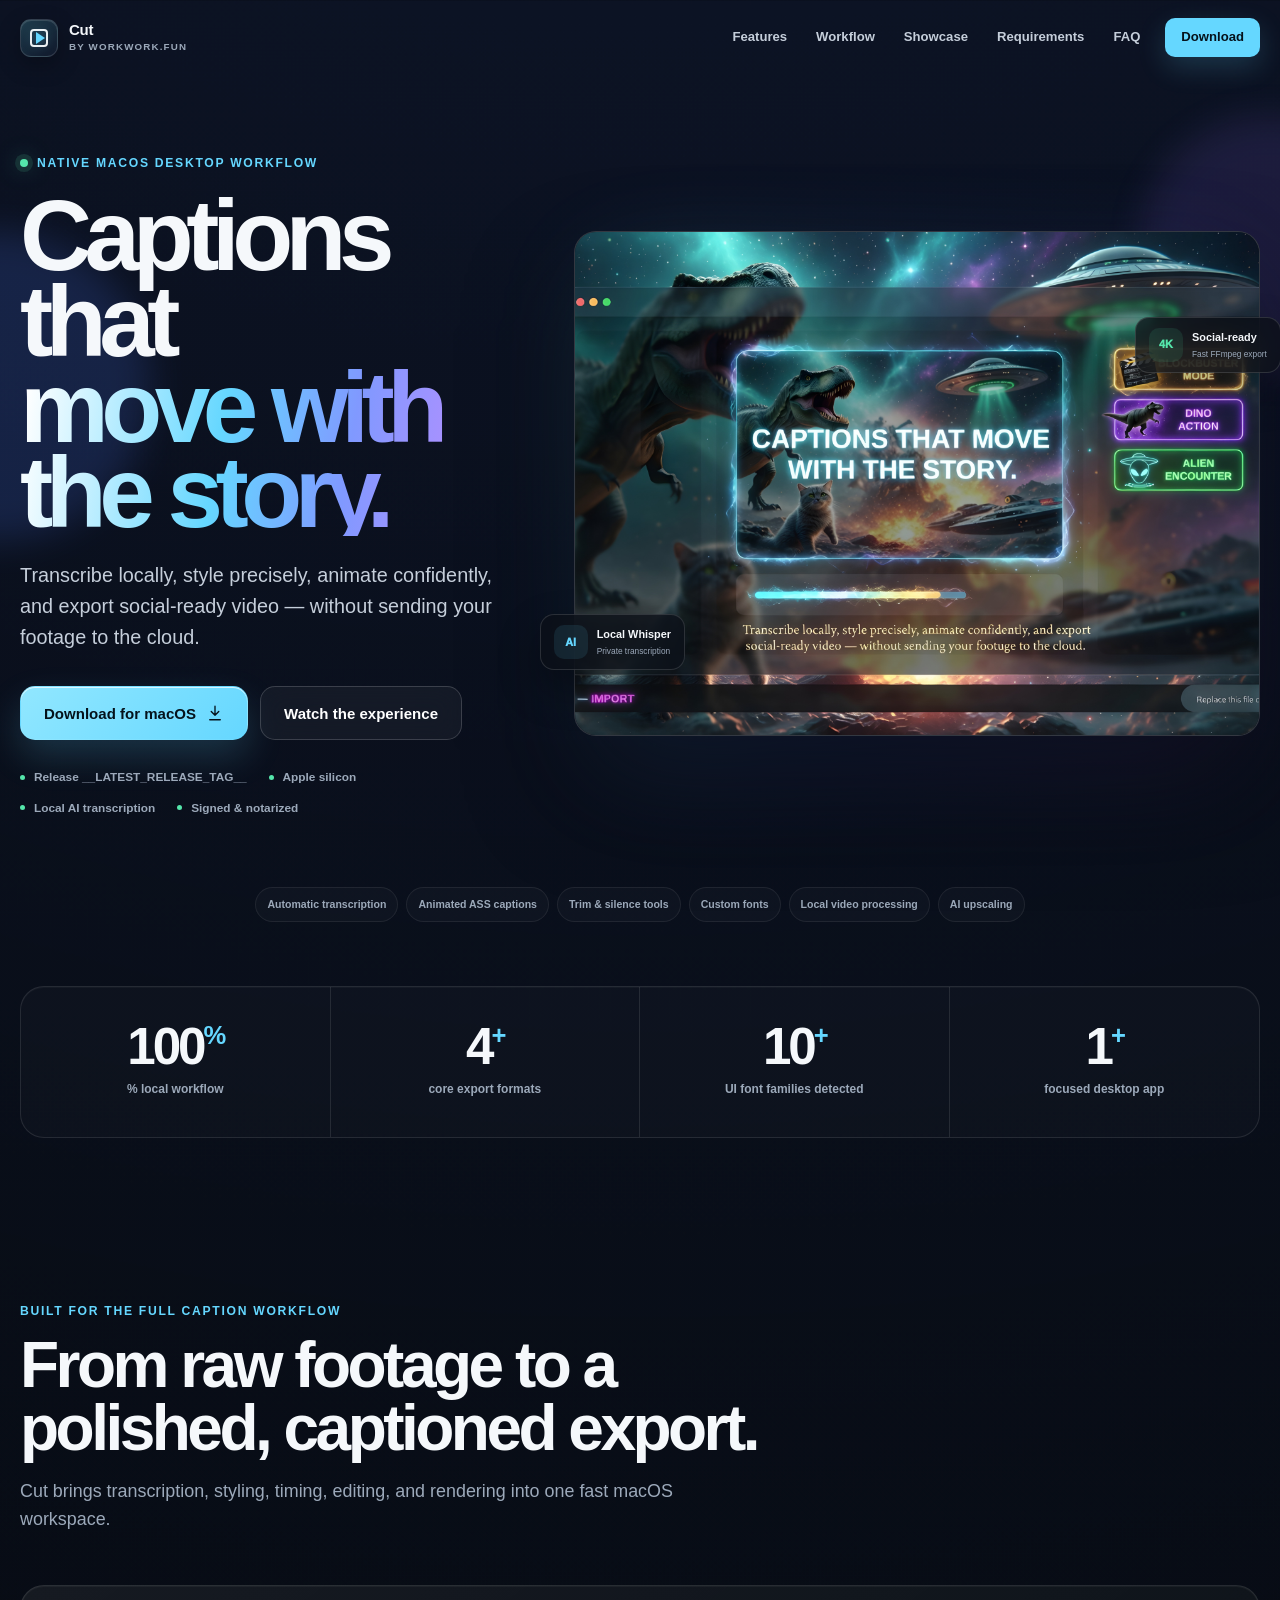
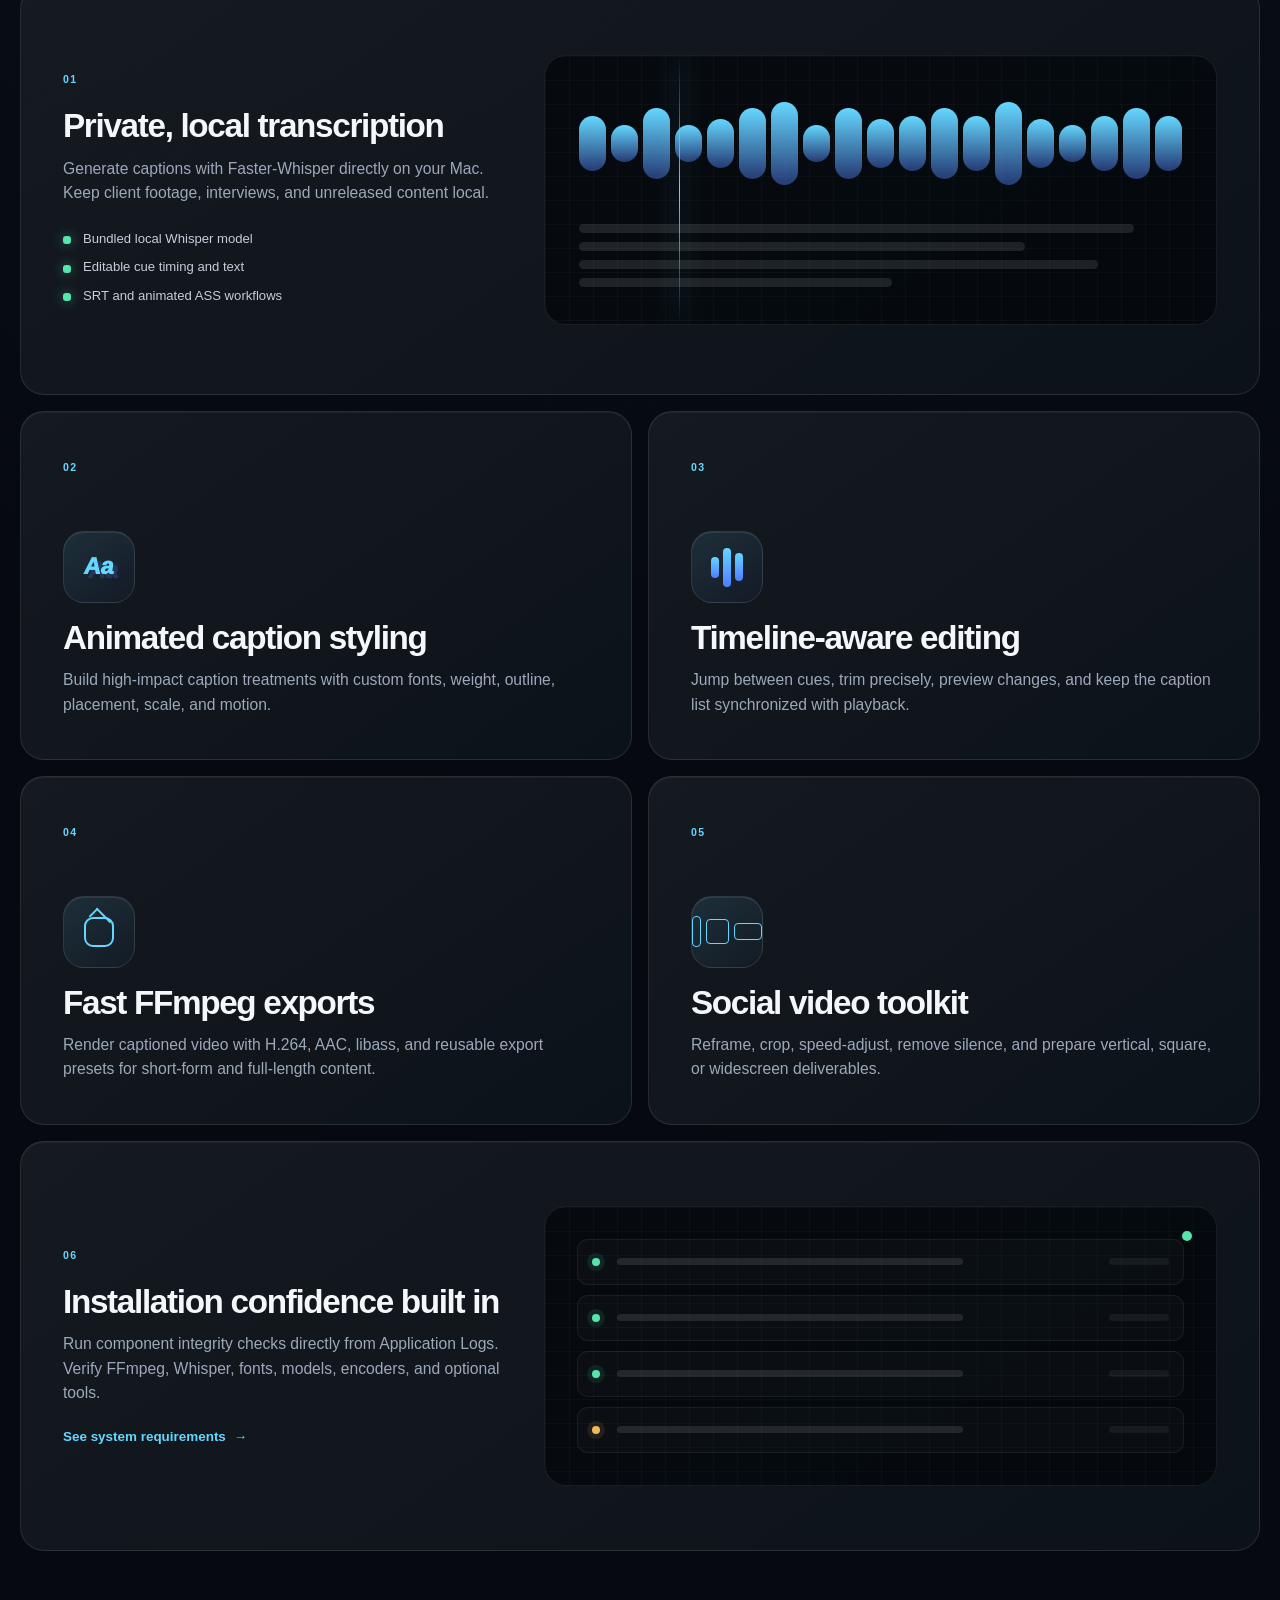
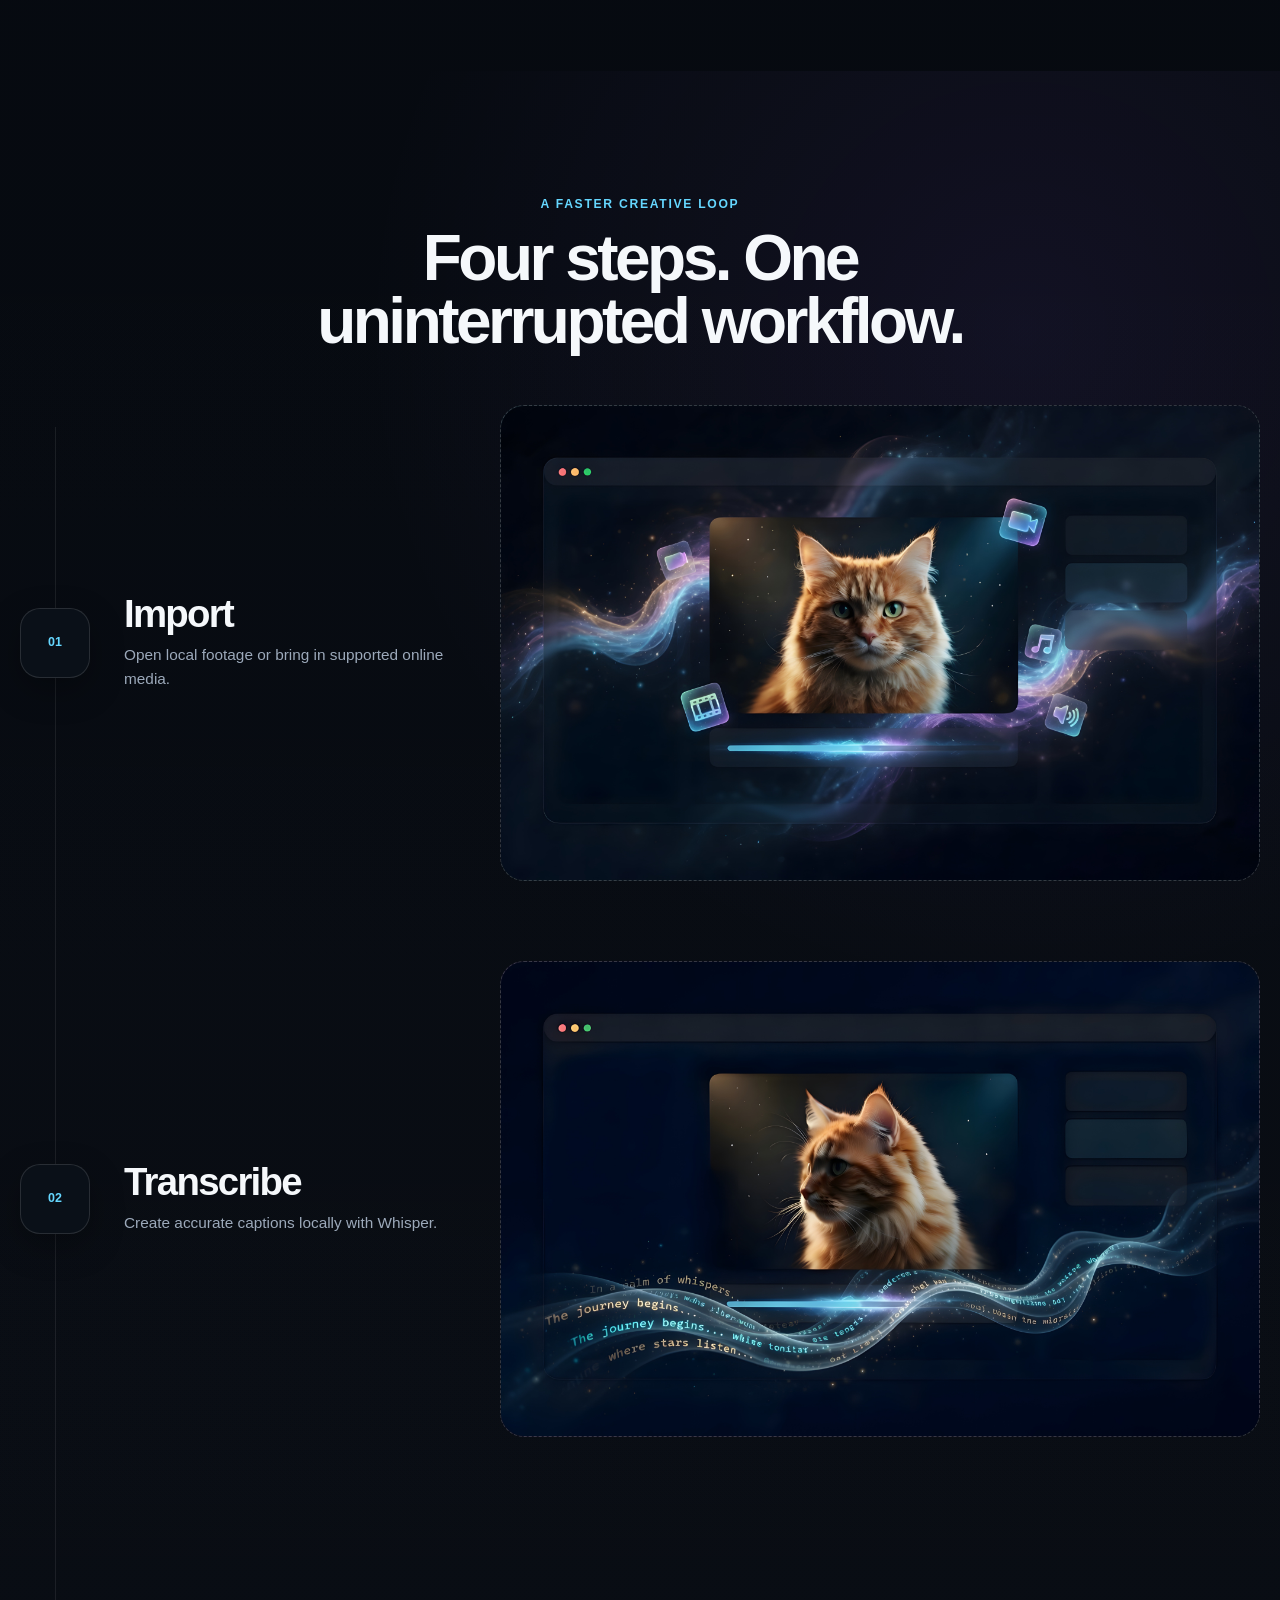
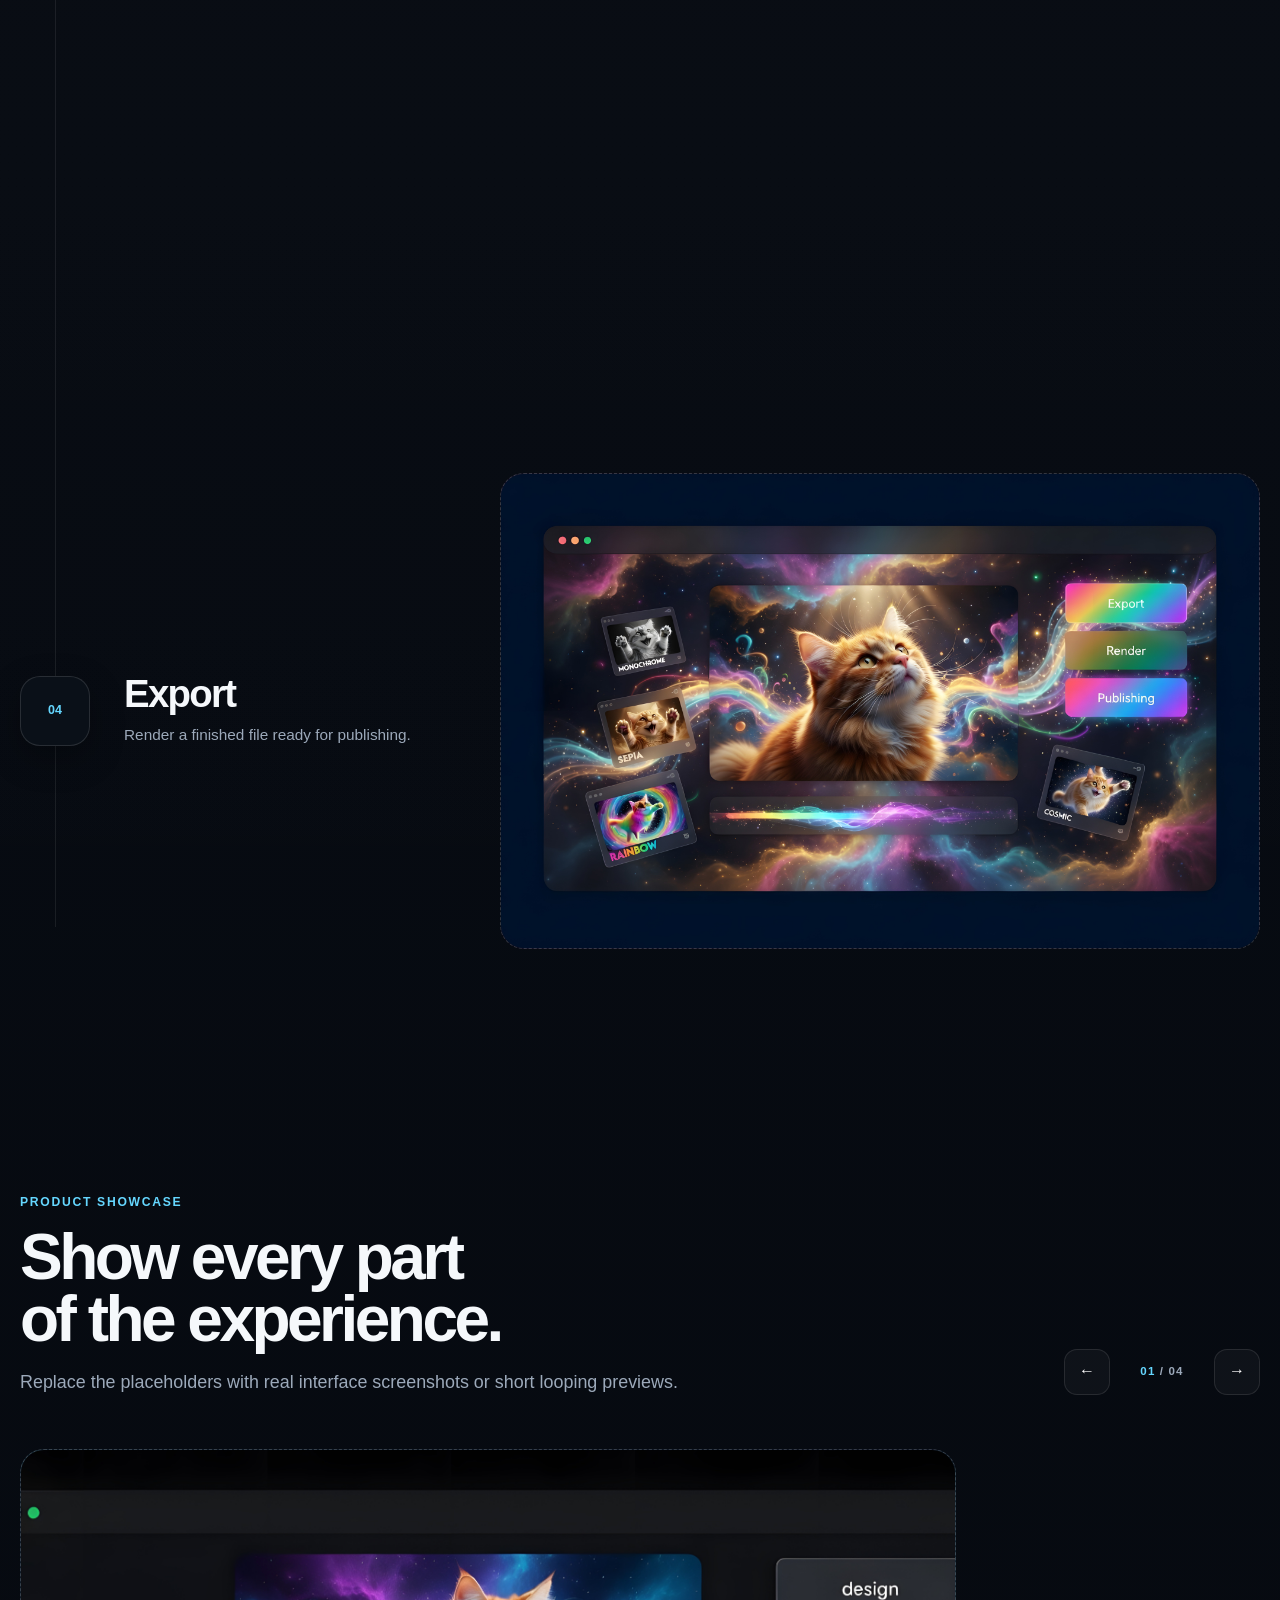
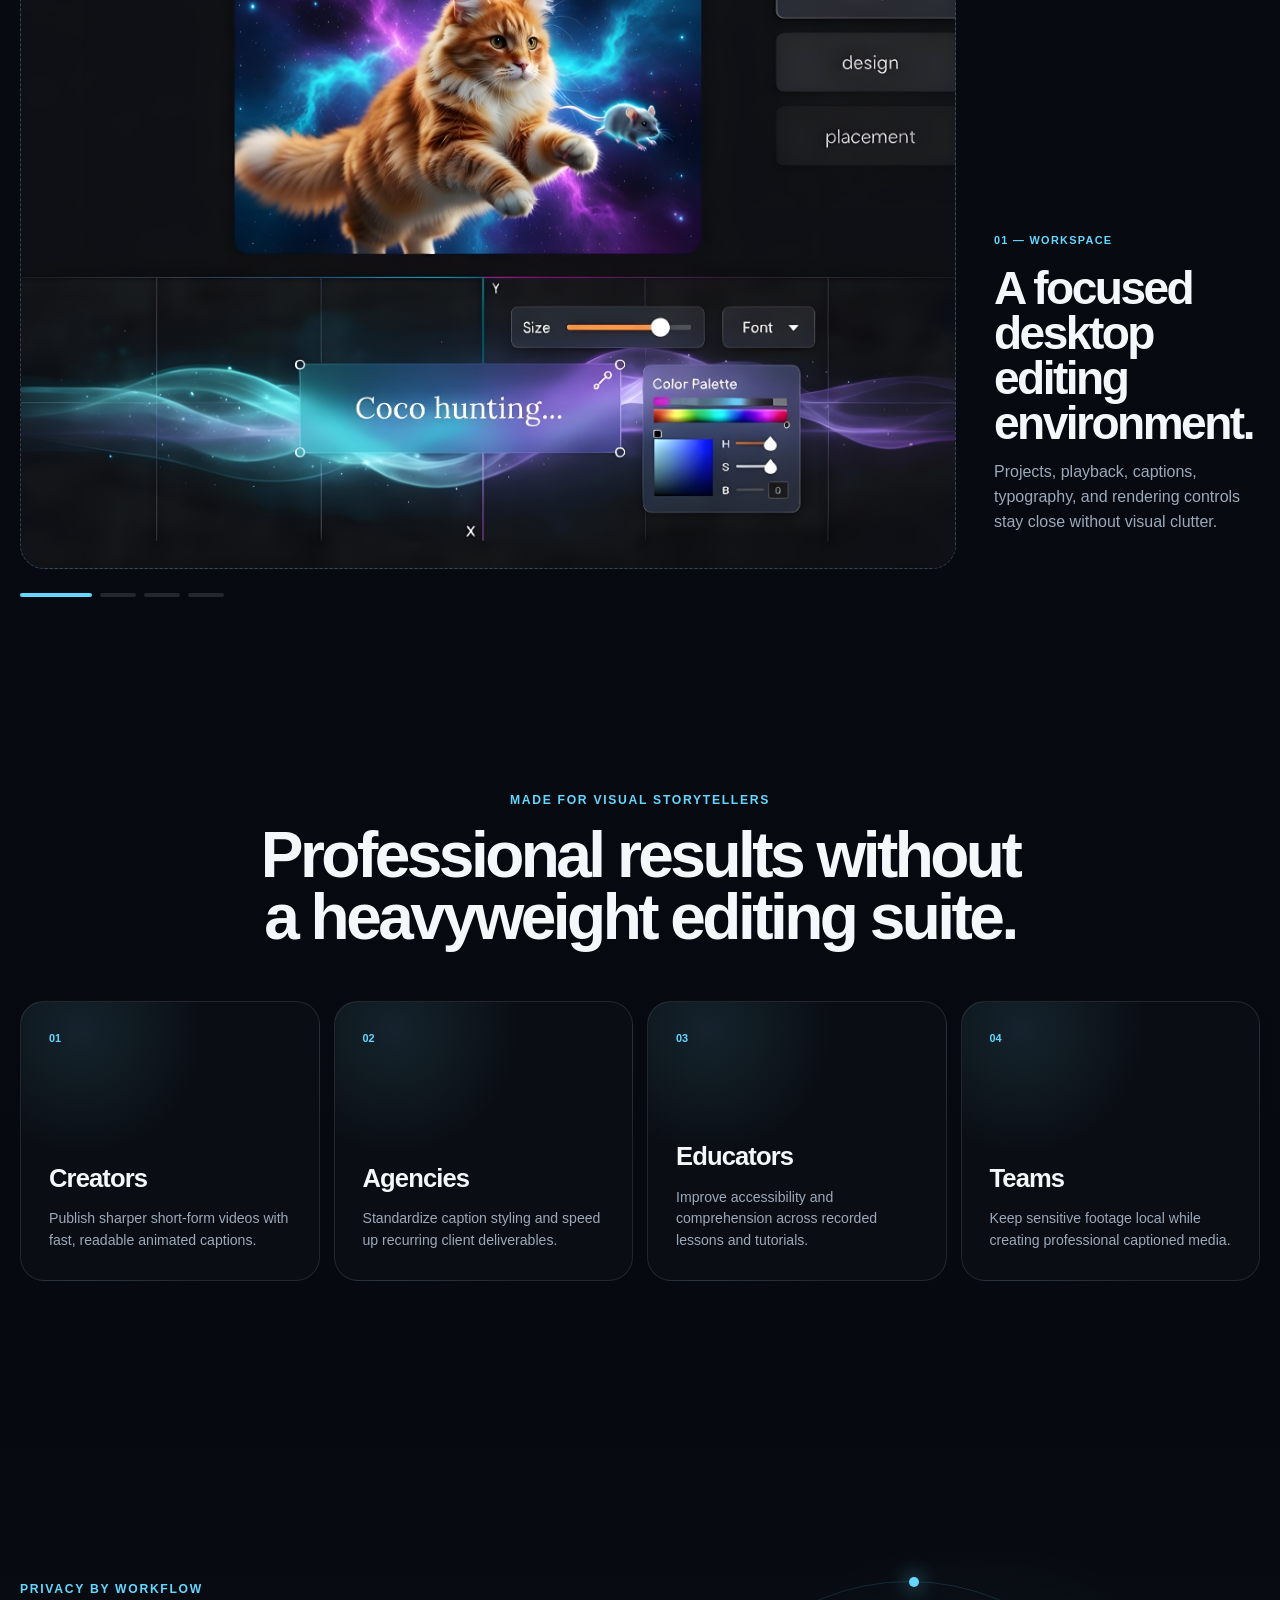
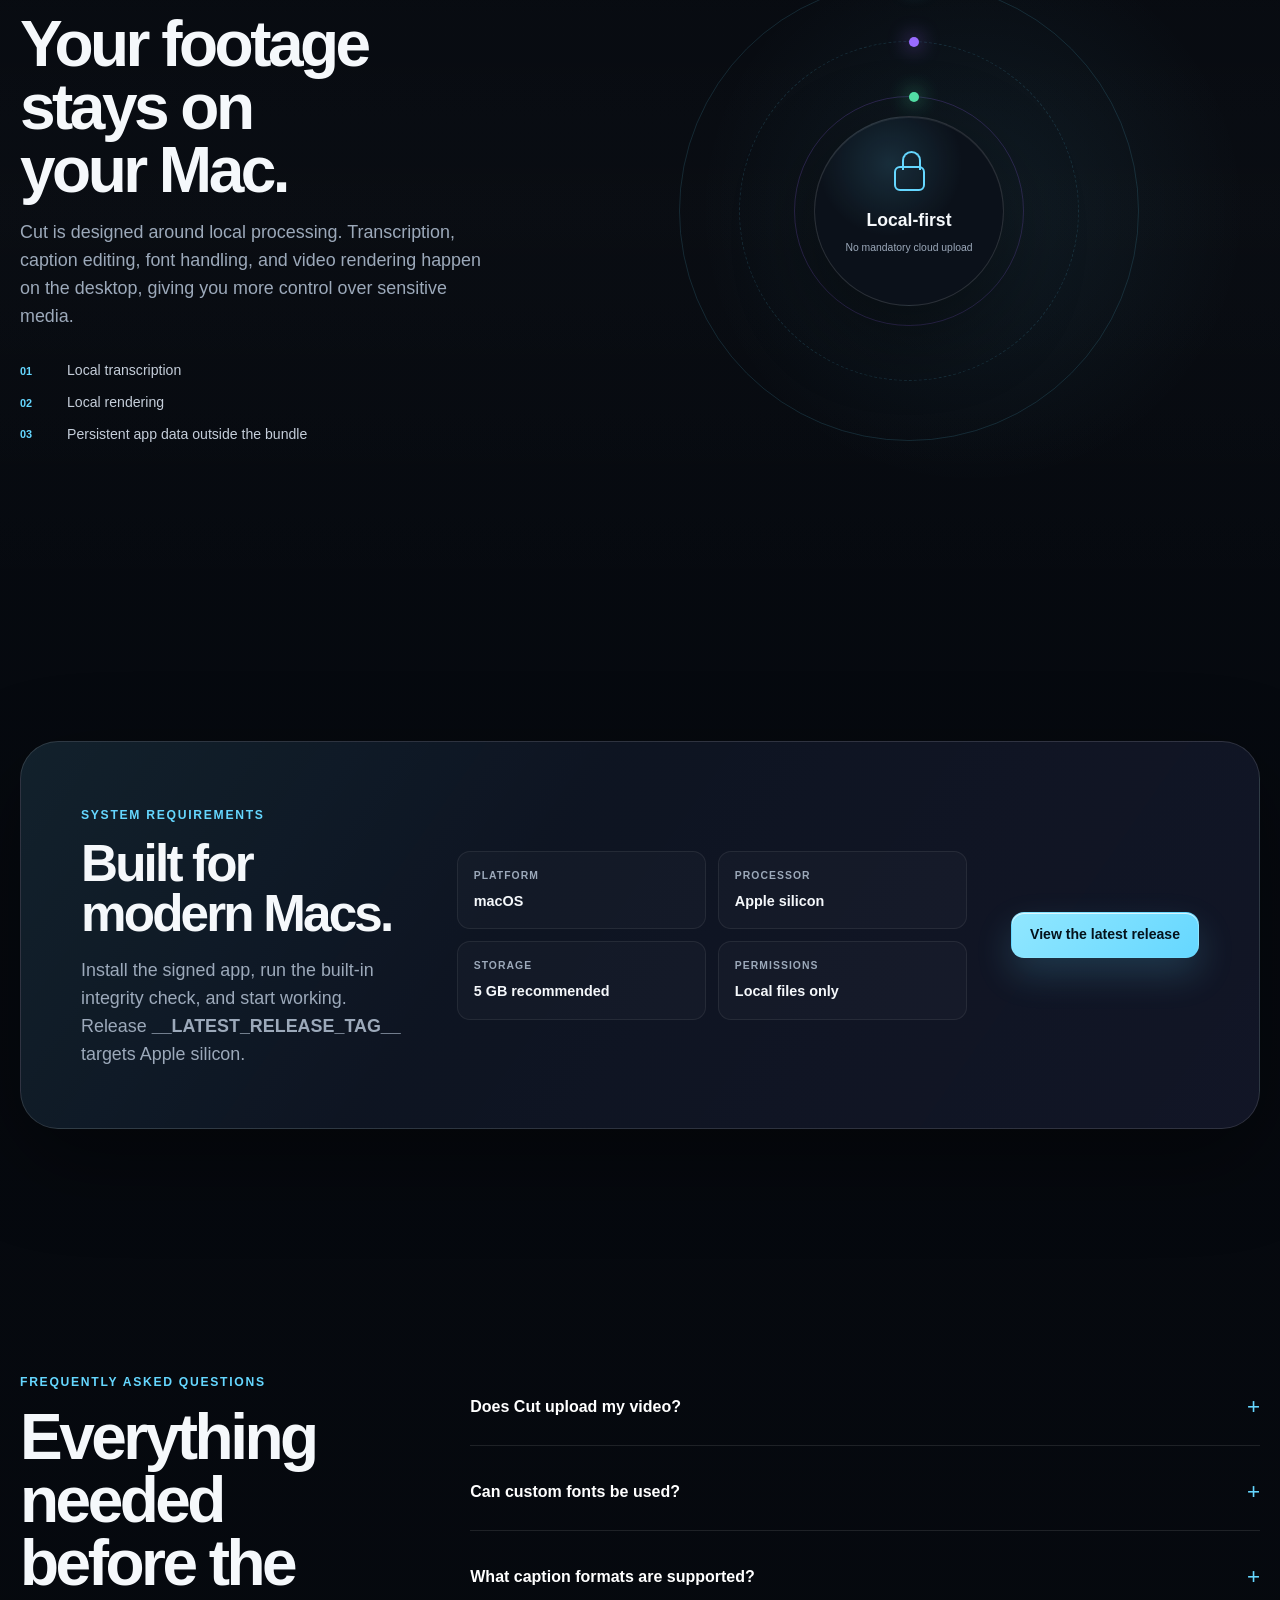
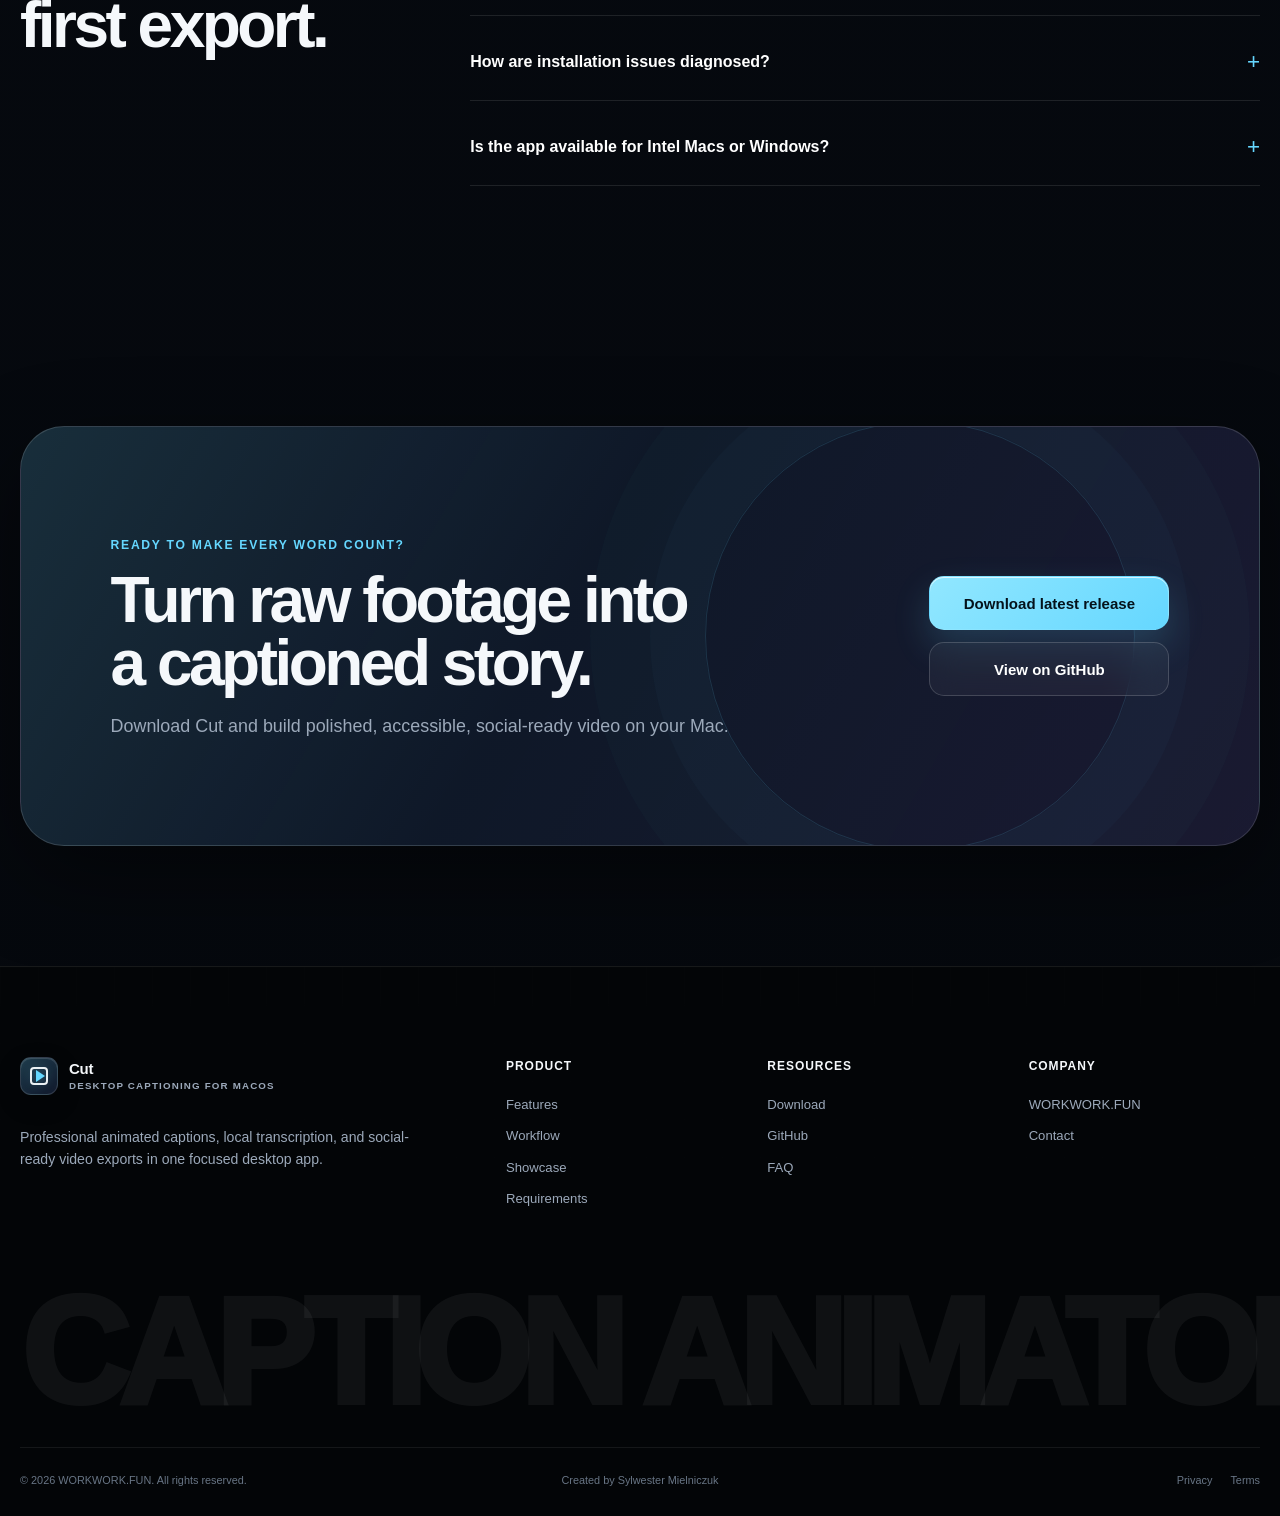
==== commit 02f6c229: "Fix Cut identity version UI and single instance" ====
--- a/homepage/index.html
+++ b/homepage/index.html
@@ -3,10 +3,10 @@
 <head>
   <meta charset="utf-8">
   <meta name="viewport" content="width=device-width, initial-scale=1">
-  <title>Caption Animator — Desktop Video Captioning for macOS</title>
+  <title>Cut — Desktop Video Captioning for macOS</title>
   <meta name="description" content="Create, style, animate, translate, and burn professional captions into video — locally on your Mac.">
   <meta name="theme-color" content="#05080d">
-  <meta property="og:title" content="Caption Animator">
+  <meta property="og:title" content="Cut">
   <meta property="og:description" content="Professional animated captions, local transcription, and social-ready video exports for macOS.">
   <meta property="og:type" content="website">
   <meta property="og:image" content="assets/og-placeholder.svg">
@@ -22,12 +22,12 @@
 
   <header class="site-header" id="siteHeader">
     <div class="container nav-shell">
-      <a class="brand" href="#top" aria-label="Caption Animator home">
+      <a class="brand" href="#top" aria-label="Cut home">
         <span class="brand-mark" aria-hidden="true">
           <span></span>
         </span>
         <span class="brand-copy">
-          <strong>Caption Animator</strong>
+          <strong>Cut</strong>
           <small>by WORKWORK.FUN</small>
         </span>
       </a>
@@ -97,6 +97,7 @@
       </div>
 
       <div class="hero-meta reveal" data-reveal-delay="320">
+        <span>Release __LATEST_RELEASE_TAG__</span>
         <span>Apple silicon</span>
         <span>Local AI transcription</span>
         <span>Signed &amp; notarized</span>
@@ -110,7 +111,7 @@
           <img
           class="product-placeholder-image"
           src="assets/placeholders/hero-workspace.jpg"
-          alt="Placeholder for the main Caption Animator workspace screenshot"
+          alt="Placeholder for the main Cut workspace screenshot"
           >
         </div>
         <div class="floating-chip chip-left">
@@ -160,7 +161,7 @@
       <div class="eyebrow">Built for the full caption workflow</div>
       <h2>From raw footage to a polished, captioned export.</h2>
       <p>
-        Caption Animator brings transcription, styling, timing, editing, and
+        Cut brings transcription, styling, timing, editing, and
         rendering into one fast macOS workspace.
       </p>
     </div>
@@ -423,7 +424,7 @@
       <div class="eyebrow">Privacy by workflow</div>
       <h2>Your footage stays on your Mac.</h2>
       <p>
-        Caption Animator is designed around local processing. Transcription,
+        Cut is designed around local processing. Transcription,
         caption editing, font handling, and video rendering happen on the
         desktop, giving you more control over sensitive media.
       </p>
@@ -455,7 +456,7 @@
         <h2>Built for modern Macs.</h2>
         <p>
           Install the signed app, run the built-in integrity check, and start
-          working. The current release targets Apple silicon.
+          working. Release <strong>__LATEST_RELEASE_TAG__</strong> targets Apple silicon.
         </p>
       </div>
 
@@ -486,7 +487,7 @@
     <div class="faq-list">
       <article class="faq-item reveal">
         <button type="button" aria-expanded="false">
-          Does Caption Animator upload my video?
+          Does Cut upload my video?
           <span>+</span>
         </button>
         <div class="faq-answer">
@@ -544,7 +545,7 @@
       <div>
         <div class="eyebrow">Ready to make every word count?</div>
         <h2>Turn raw footage into a captioned story.</h2>
-        <p>Download Caption Animator and build polished, accessible, social-ready video on your Mac.</p>
+        <p>Download Cut and build polished, accessible, social-ready video on your Mac.</p>
       </div>
       <div class="final-cta-actions">
         <a
@@ -573,7 +574,7 @@
         <a class="brand" href="#top">
           <span class="brand-mark" aria-hidden="true"><span></span></span>
           <span class="brand-copy">
-            <strong>Caption Animator</strong>
+            <strong>Cut</strong>
             <small>Desktop captioning for macOS</small>
           </span>
         </a>
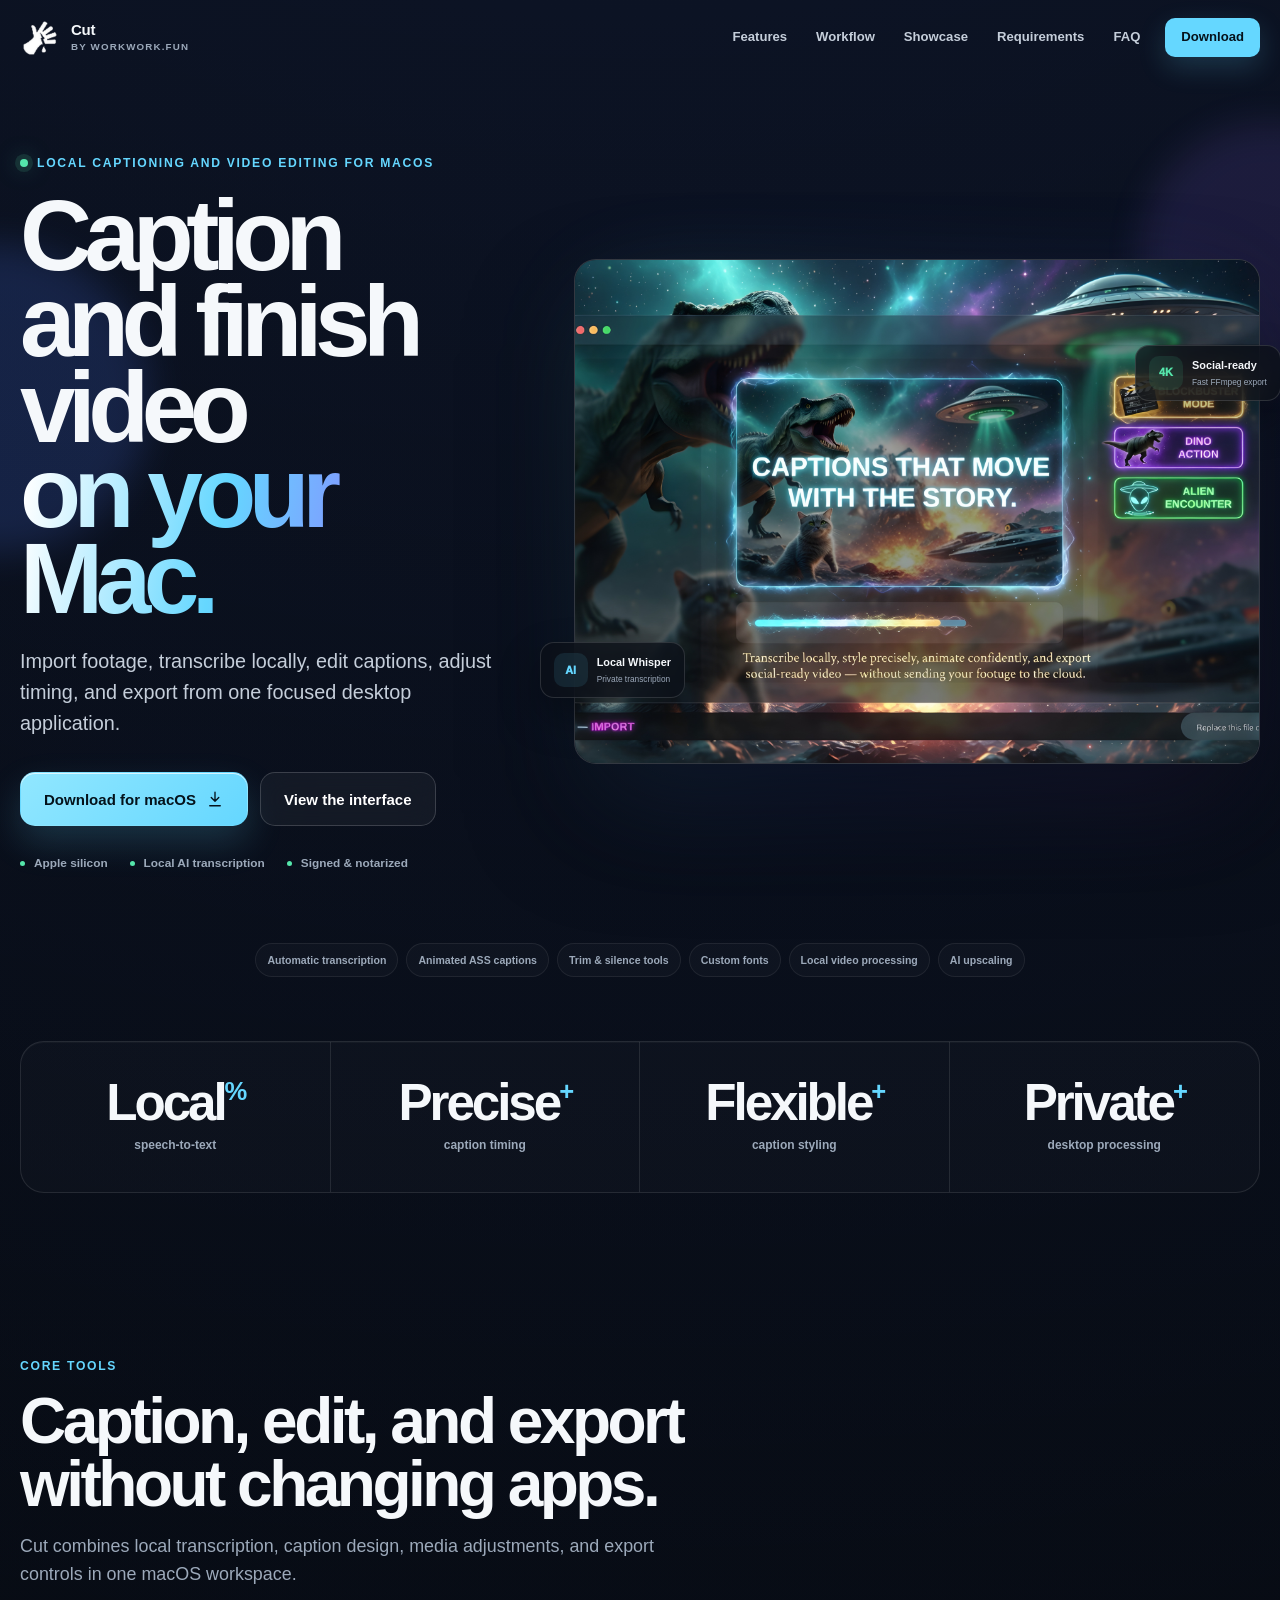
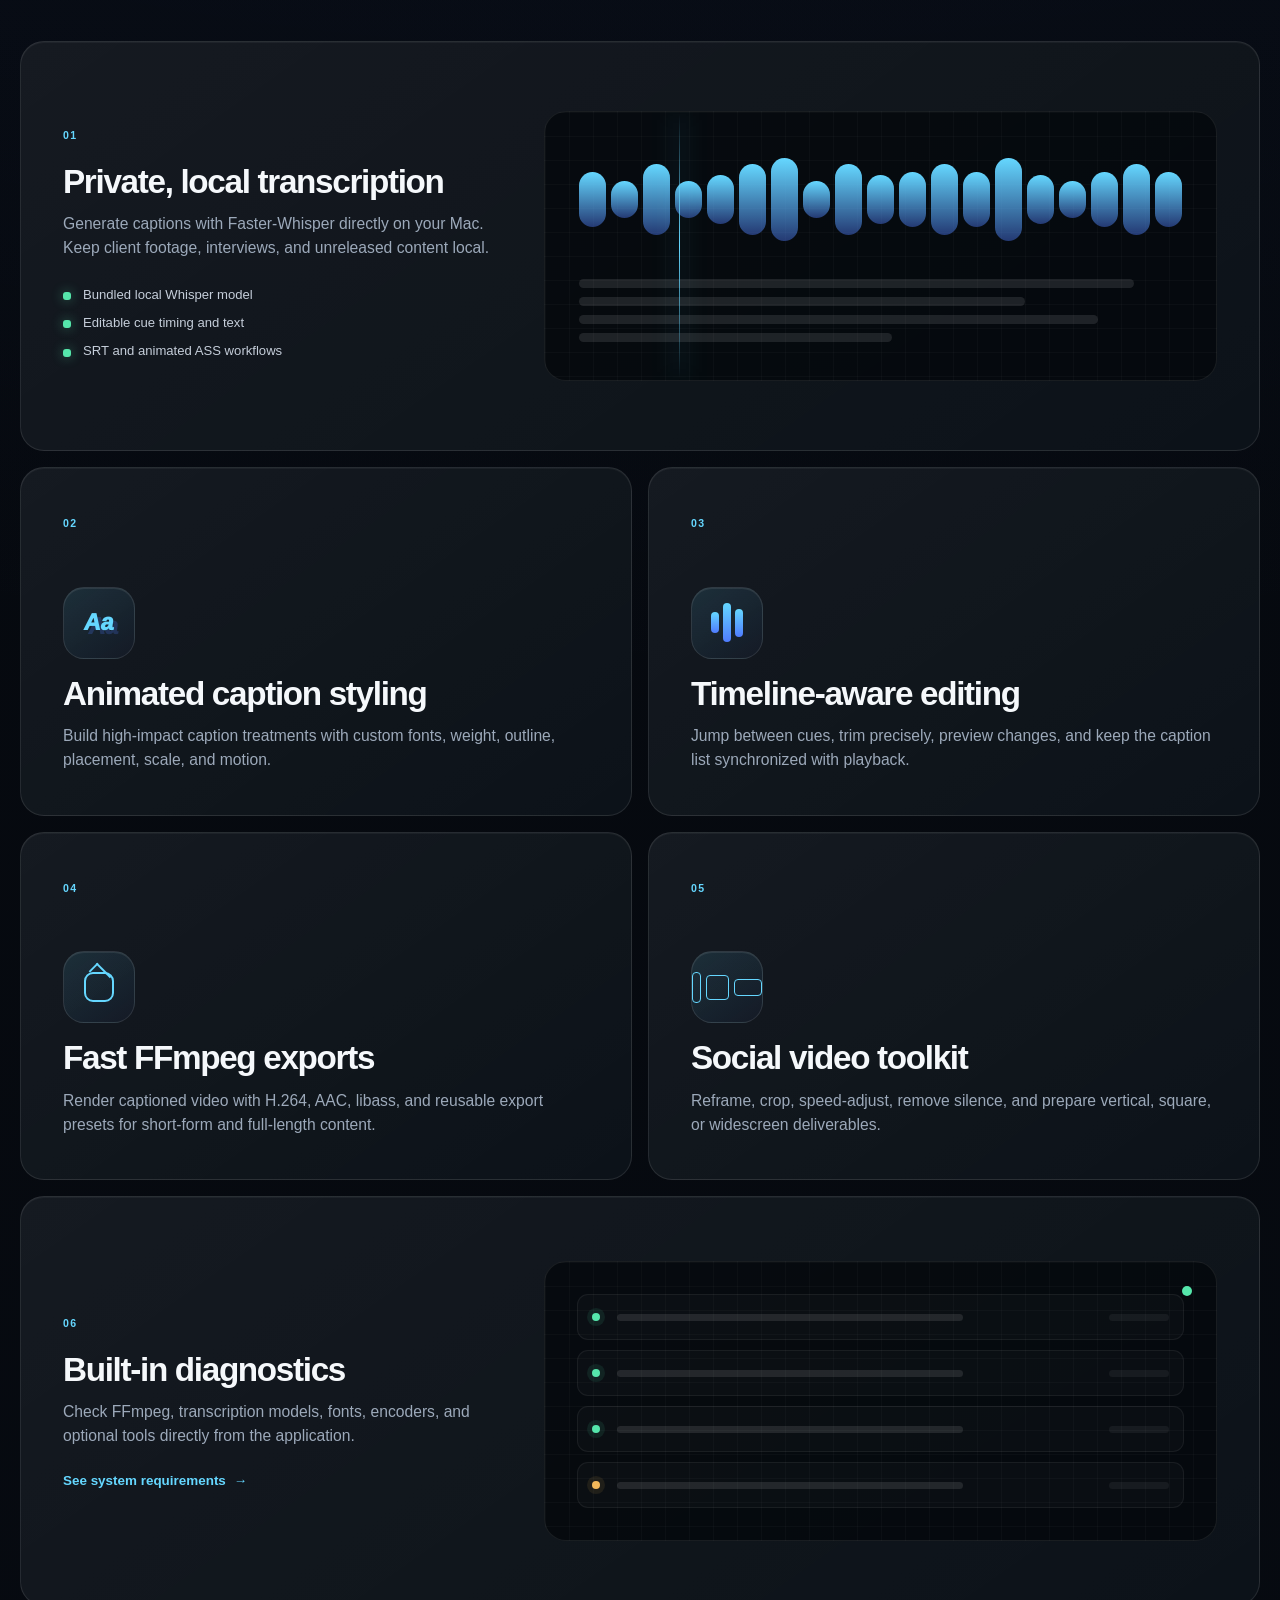
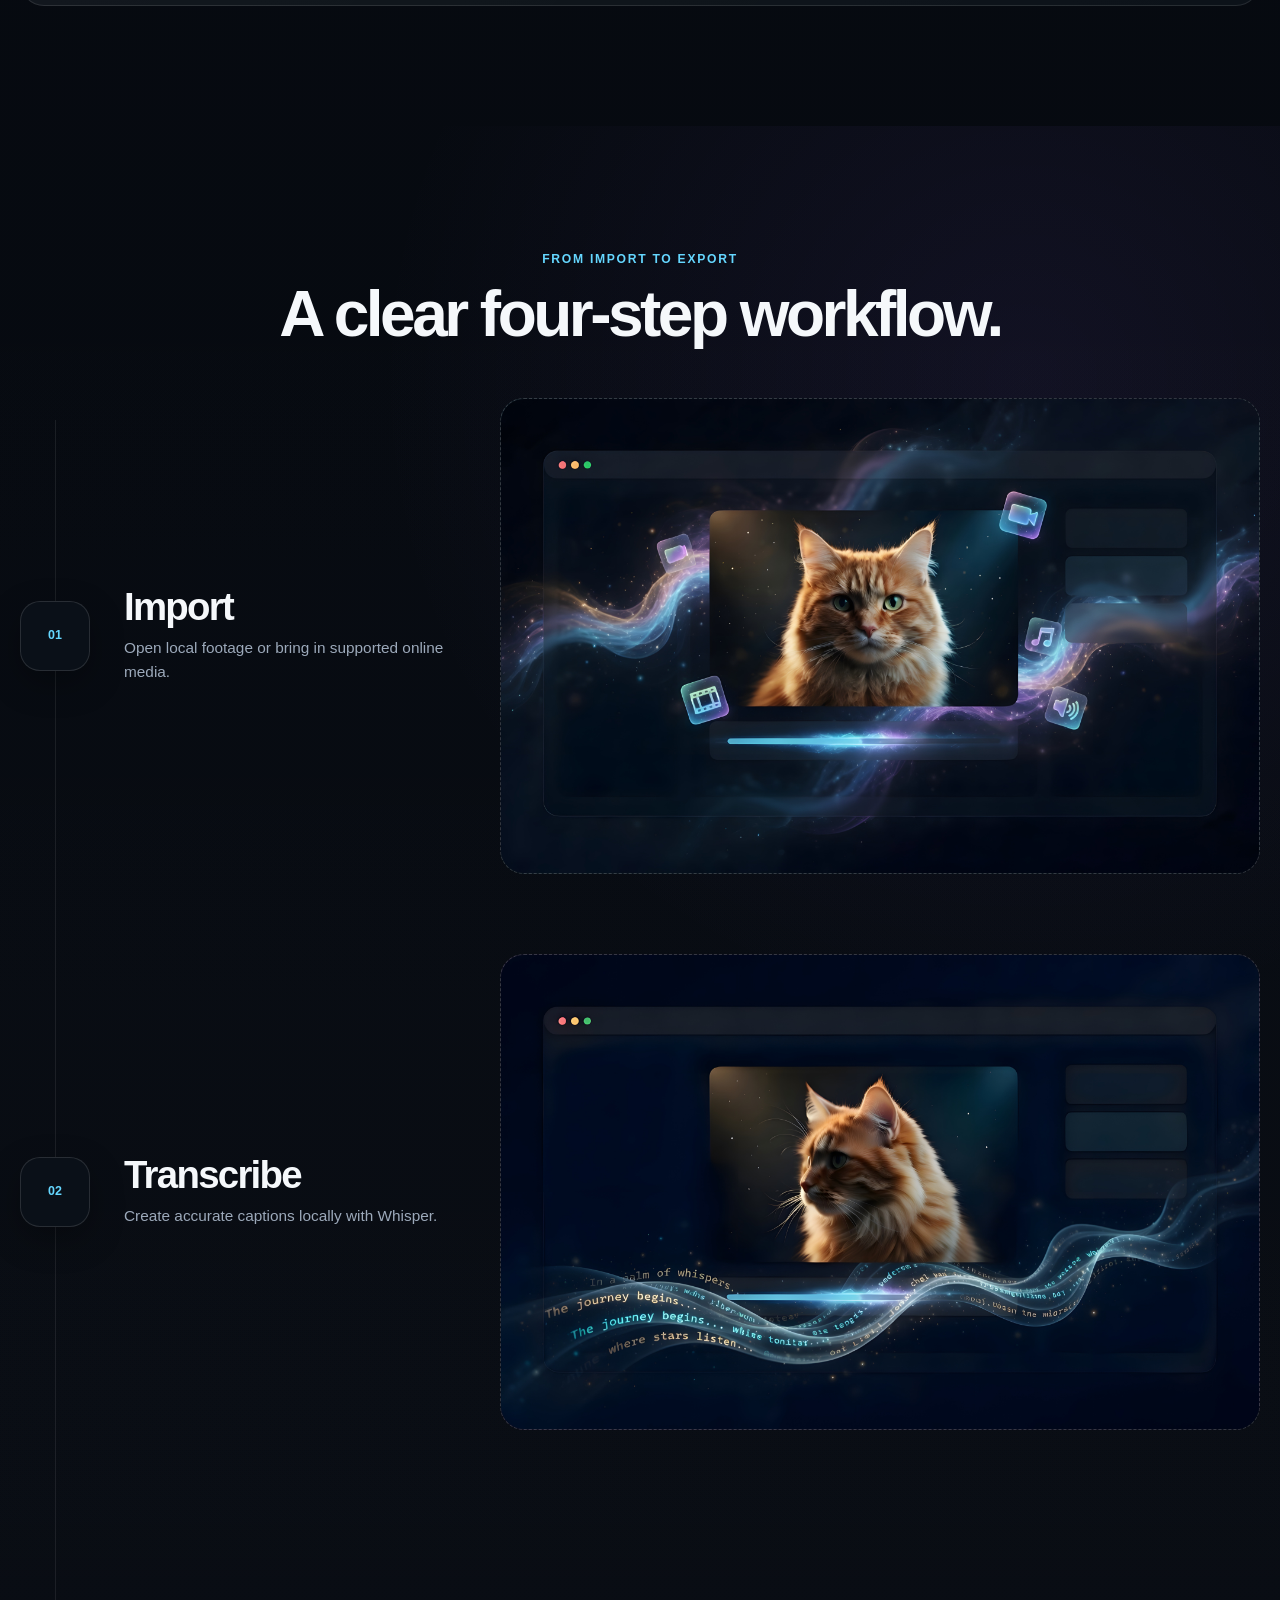
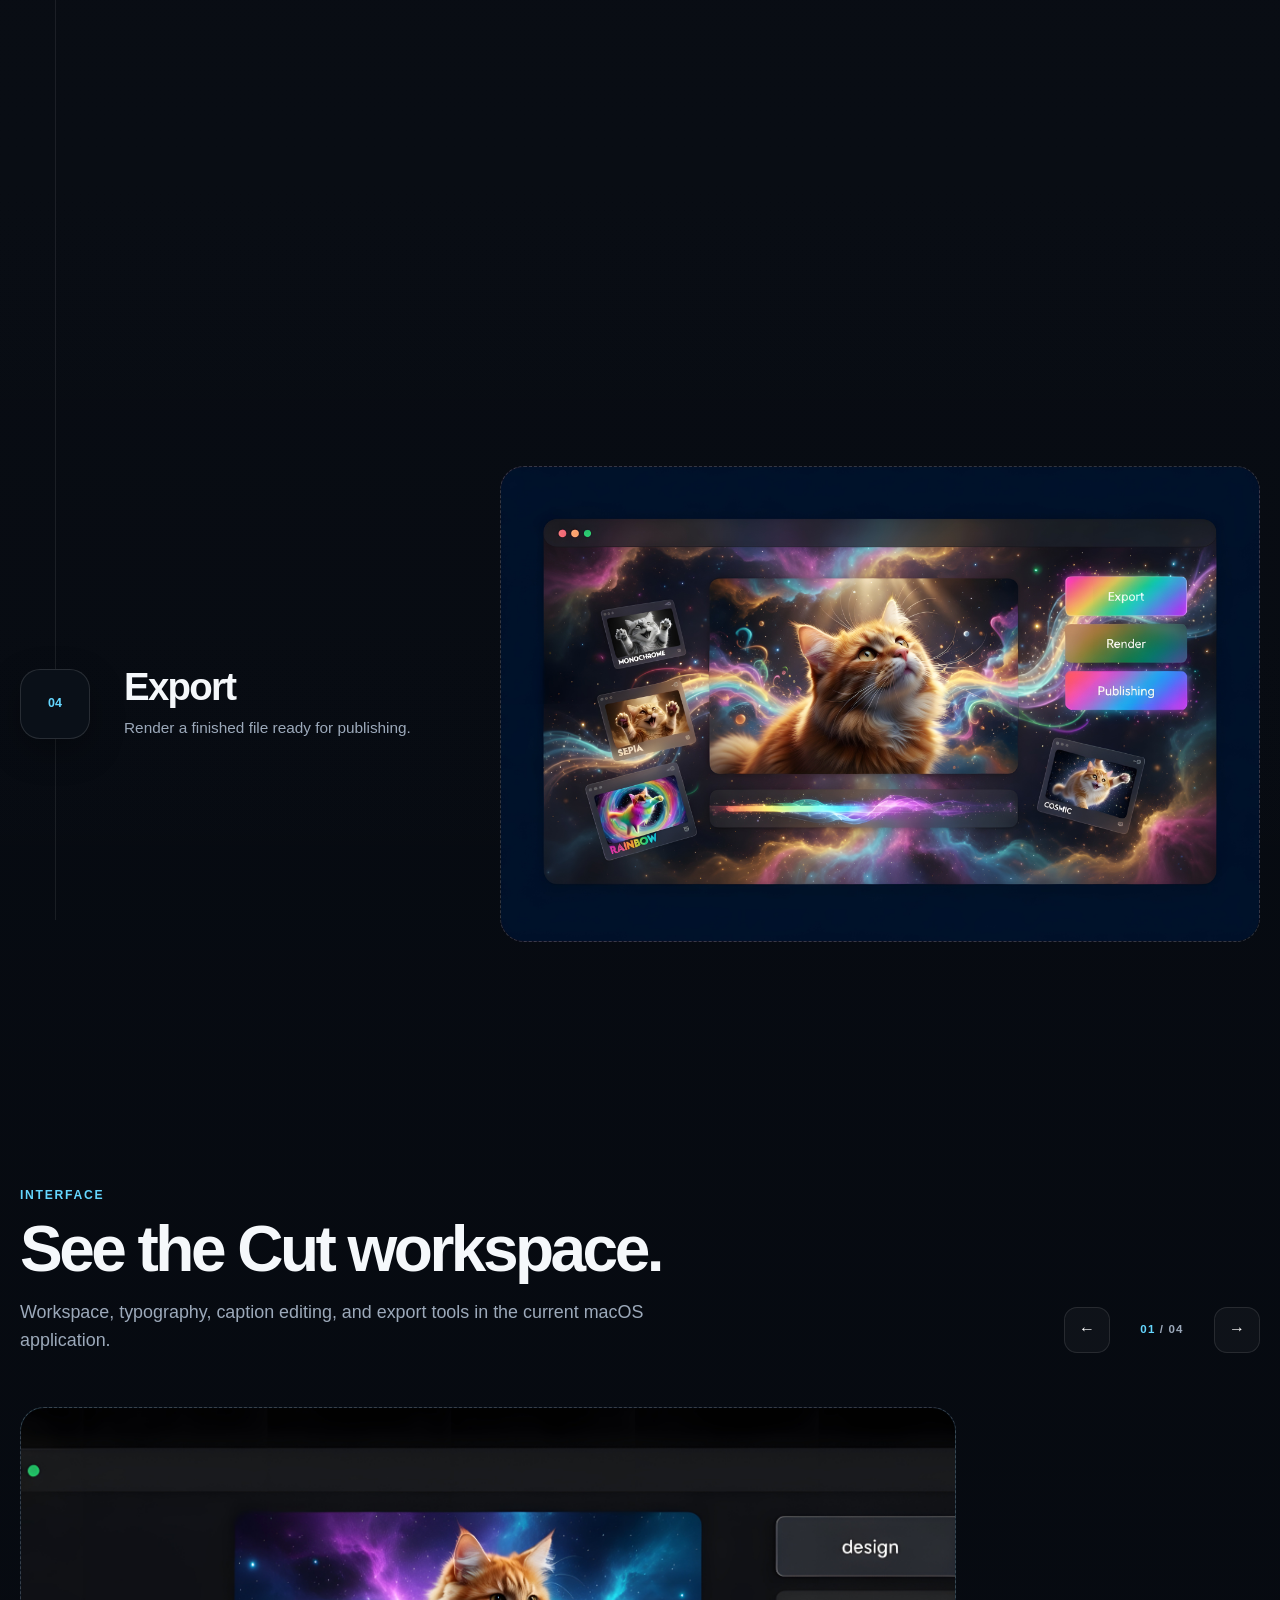
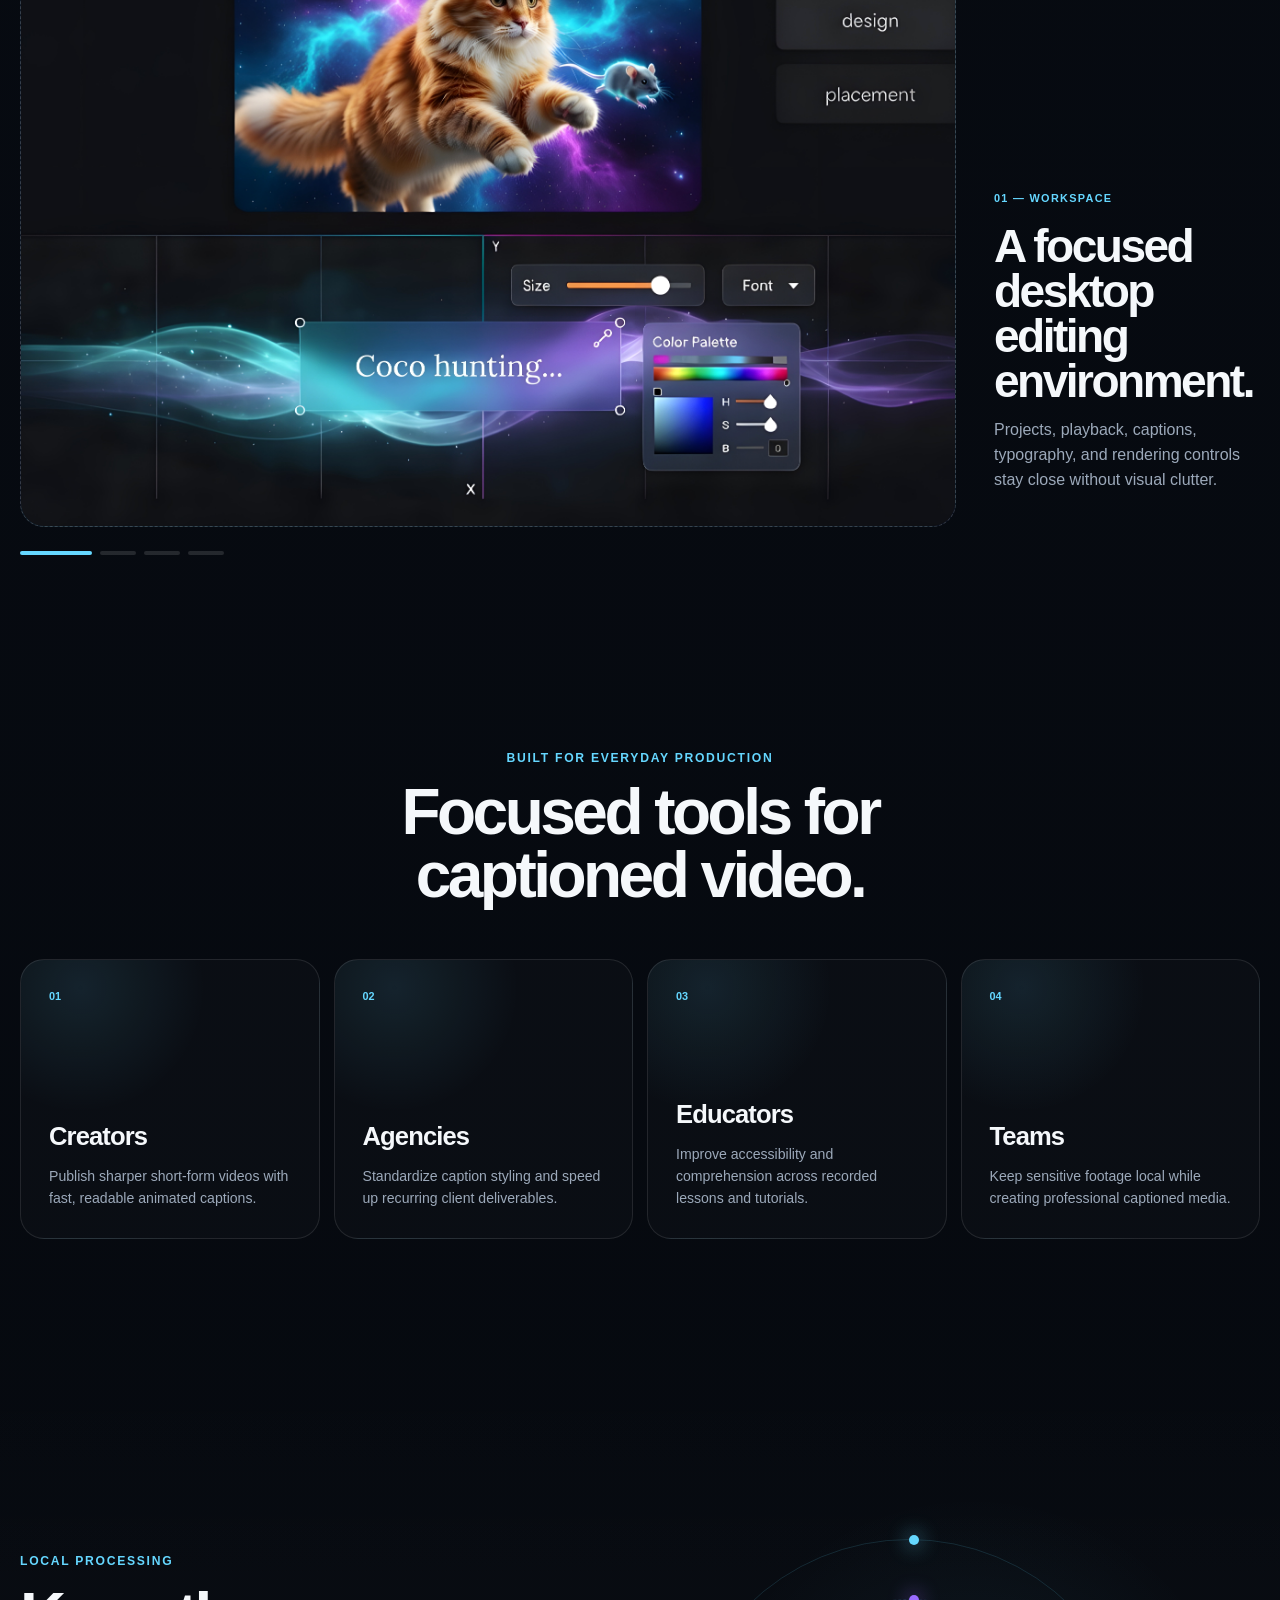
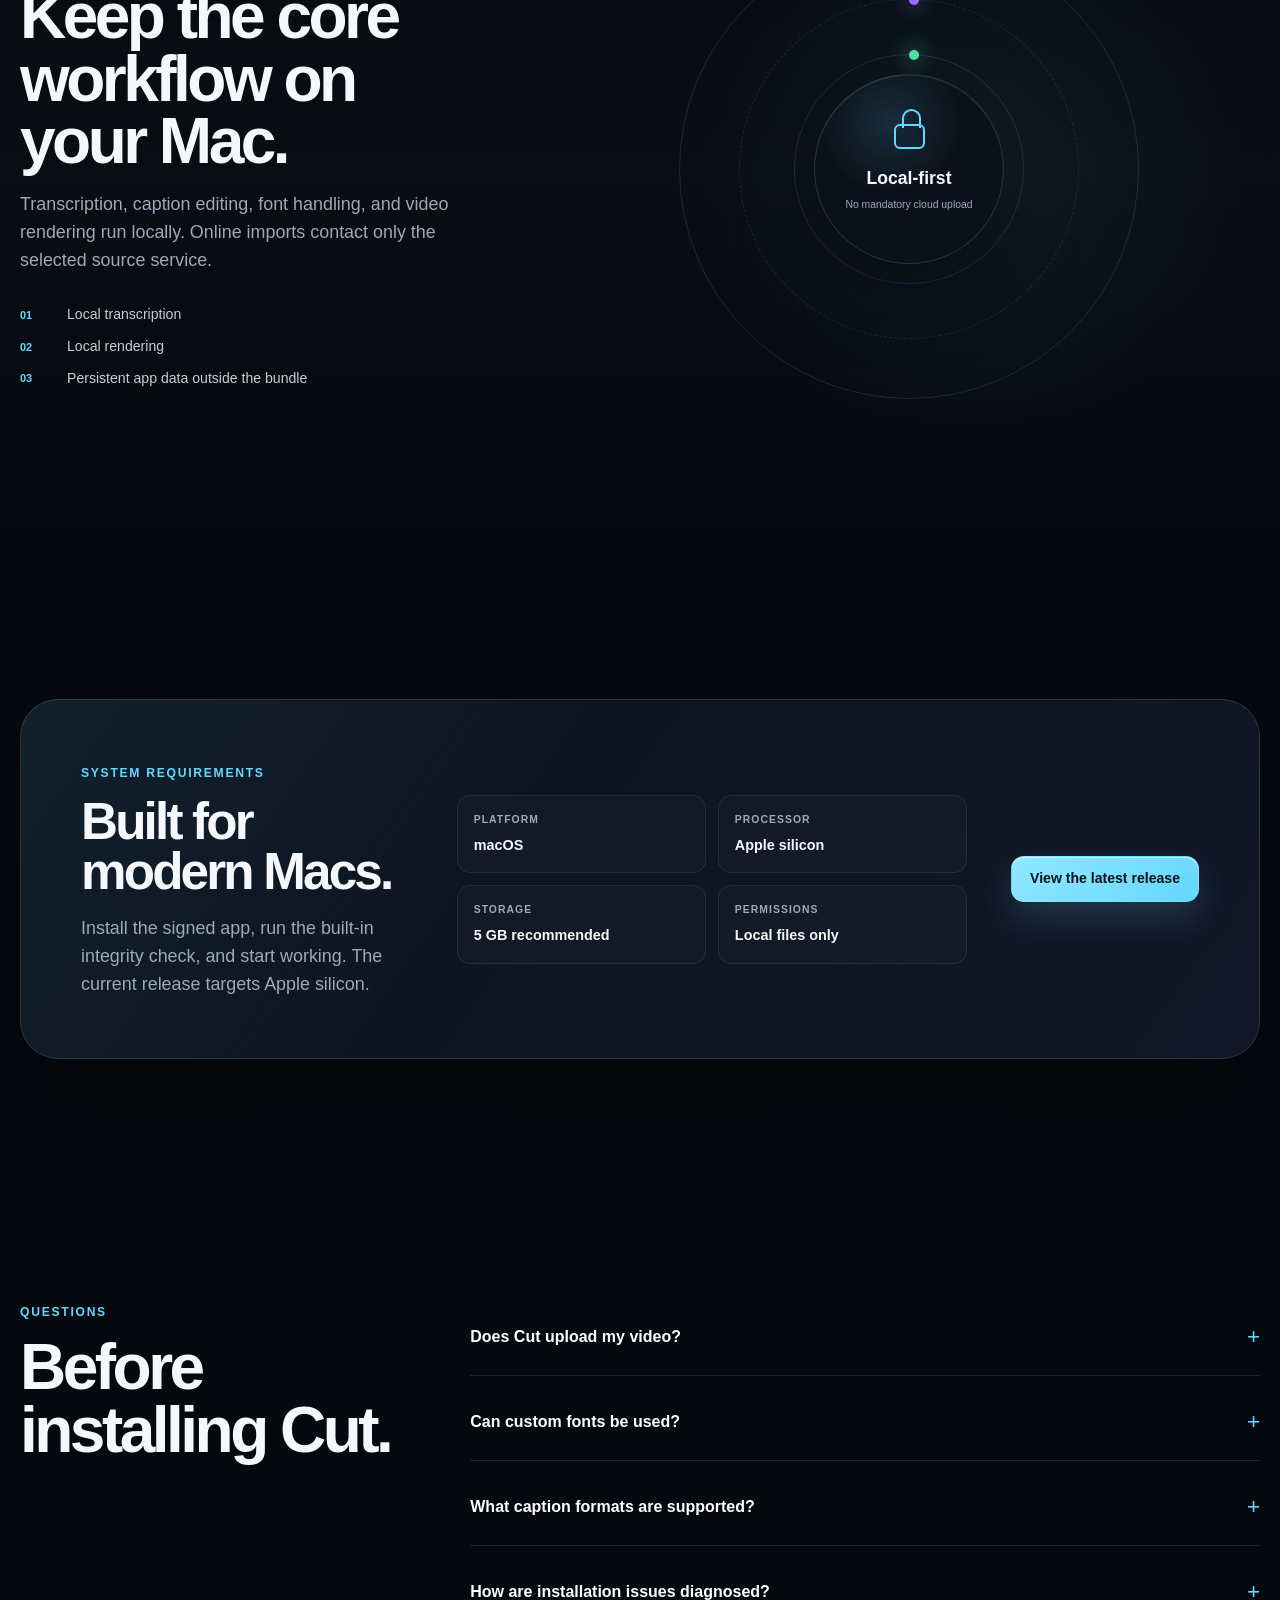
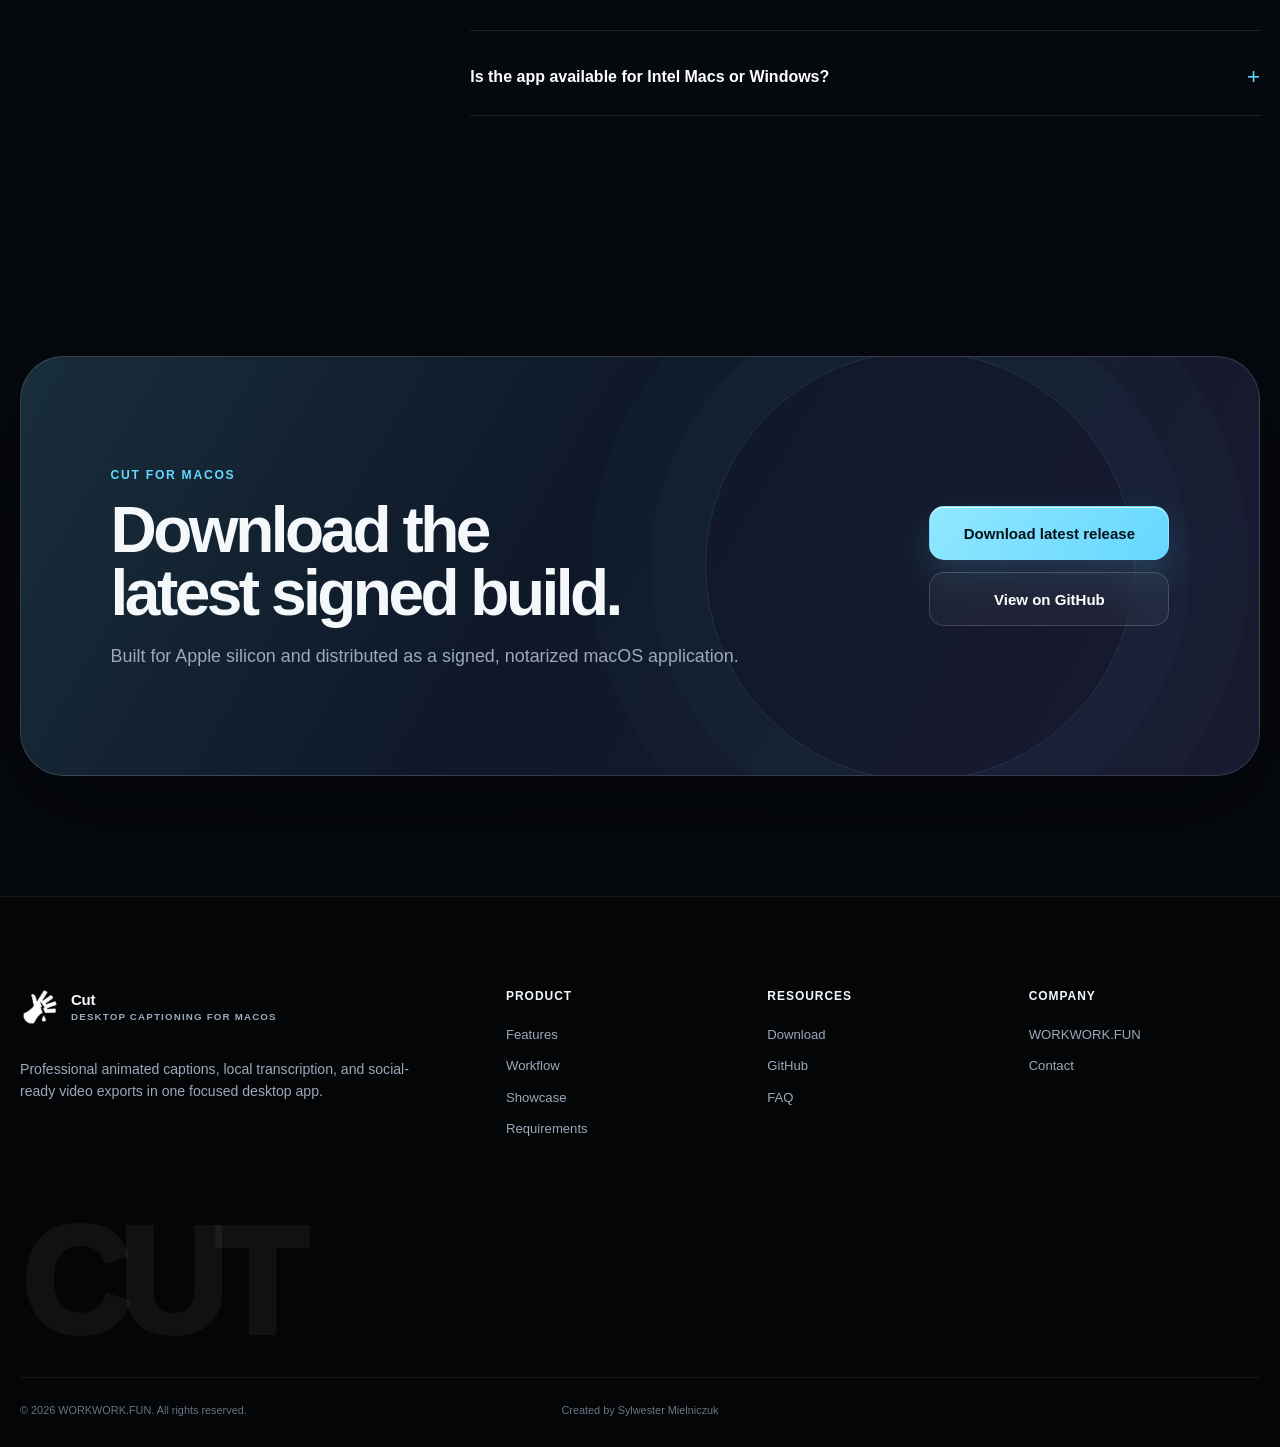
==== commit 086df422: "Move release tooling to scripts and update homepage assets" ====
--- a/homepage/index.html
+++ b/homepage/index.html
@@ -4,14 +4,50 @@
   <meta charset="utf-8">
   <meta name="viewport" content="width=device-width, initial-scale=1">
   <title>Cut — Desktop Video Captioning for macOS</title>
-  <meta name="description" content="Create, style, animate, translate, and burn professional captions into video — locally on your Mac.">
+  <meta name="description" content="Transcribe, style, edit, and export captioned video locally with Cut for macOS.">
   <meta name="theme-color" content="#05080d">
   <meta property="og:title" content="Cut">
-  <meta property="og:description" content="Professional animated captions, local transcription, and social-ready video exports for macOS.">
+  <meta property="og:description" content="Local transcription, precise caption styling, video editing, and export tools for macOS.">
   <meta property="og:type" content="website">
-  <meta property="og:image" content="assets/og-placeholder.svg">
-  <link rel="icon" href="assets/favicon.svg" type="image/svg+xml">
+  <meta property="og:image" content="assets/cut-icon-512.png">
+  <link rel="icon" type="image/png" sizes="32x32" href="assets/favicon-32.png">
+  <link rel="icon" type="image/png" sizes="16x16" href="assets/favicon-16.png">
+  <link rel="apple-touch-icon" sizes="180x180" href="assets/apple-touch-icon.png">
   <link rel="stylesheet" href="styles.css">
+  <style id="cut-brand-mark-clean">
+    .brand-mark {
+      width: 40px !important;
+      height: 40px !important;
+      display: inline-flex !important;
+      align-items: center !important;
+      justify-content: center !important;
+      flex: 0 0 40px !important;
+      overflow: visible !important;
+      border: 0 !important;
+      border-radius: 0 !important;
+      background: transparent !important;
+      box-shadow: none !important;
+    }
+
+    .brand-mark::before,
+    .brand-mark::after,
+    .brand-mark > span {
+      display: none !important;
+      content: none !important;
+    }
+
+    .brand-mark img {
+      display: block !important;
+      width: 40px !important;
+      height: 40px !important;
+      object-fit: contain !important;
+      border: 0 !important;
+      border-radius: 0 !important;
+      background: transparent !important;
+      box-shadow: none !important;
+      filter: none !important;
+    }
+  </style>
 </head>
 <body>
   <a class="skip-link" href="#main">Skip to content</a>
@@ -23,9 +59,7 @@
   <header class="site-header" id="siteHeader">
     <div class="container nav-shell">
       <a class="brand" href="#top" aria-label="Cut home">
-        <span class="brand-mark" aria-hidden="true">
-          <span></span>
-        </span>
+        <span class="brand-mark" aria-hidden="true"><img src="assets/cut-logo-transparent.png" alt=""></span>
         <span class="brand-copy">
           <strong>Cut</strong>
           <small>by WORKWORK.FUN</small>
@@ -68,17 +102,17 @@
       <div class="hero-copy">
         <div class="eyebrow reveal">
           <span class="status-dot"></span>
-          Native macOS desktop workflow
+          Local captioning and video editing for macOS
         </div>
 
         <h1 class="hero-title reveal" data-reveal-delay="80">
-          Captions that
-          <span class="gradient-text">move with the story.</span>
+          Caption and finish video
+          <span class="gradient-text">on your Mac.</span>
         </h1>
 
         <p class="hero-lead reveal" data-reveal-delay="160">
-          Transcribe locally, style precisely, animate confidently, and export
-          social-ready video — without sending your footage to the cloud.
+          Import footage, transcribe locally, edit captions, adjust timing,
+          and export from one focused desktop application.
         </p>
 
         <div class="hero-actions reveal" data-reveal-delay="240">
@@ -92,12 +126,11 @@
           <svg viewBox="0 0 24 24" aria-hidden="true"><path d="M12 3v12m0 0 5-5m-5 5-5-5M5 21h14"/></svg>
         </a>
         <a class="button button-ghost button-large" href="#showcase">
-          Watch the experience
+          View the interface
         </a>
       </div>
 
       <div class="hero-meta reveal" data-reveal-delay="320">
-        <span>Release __LATEST_RELEASE_TAG__</span>
         <span>Apple silicon</span>
         <span>Local AI transcription</span>
         <span>Signed &amp; notarized</span>
@@ -111,7 +144,7 @@
           <img
           class="product-placeholder-image"
           src="assets/placeholders/hero-workspace.jpg"
-          alt="Placeholder for the main Cut workspace screenshot"
+          alt="Cut workspace with video, captions, and editing controls"
           >
         </div>
         <div class="floating-chip chip-left">
@@ -140,16 +173,16 @@
   <div class="container">
     <div class="proof-grid">
       <article class="proof-card reveal">
-        <strong data-count="100">0</strong><span>% local workflow</span>
+        <strong>Local</strong><span>speech-to-text</span>
       </article>
       <article class="proof-card reveal" data-reveal-delay="80">
-        <strong data-count="4">0</strong><span>core export formats</span>
+        <strong>Precise</strong><span>caption timing</span>
       </article>
       <article class="proof-card reveal" data-reveal-delay="160">
-        <strong data-count="10">0</strong><span>UI font families detected</span>
+        <strong>Flexible</strong><span>caption styling</span>
       </article>
       <article class="proof-card reveal" data-reveal-delay="240">
-        <strong data-count="1">0</strong><span>focused desktop app</span>
+        <strong>Private</strong><span>desktop processing</span>
       </article>
     </div>
   </div>
@@ -158,11 +191,11 @@
 <section class="section features-section" id="features">
   <div class="container">
     <div class="section-heading reveal">
-      <div class="eyebrow">Built for the full caption workflow</div>
-      <h2>From raw footage to a polished, captioned export.</h2>
+      <div class="eyebrow">Core tools</div>
+      <h2>Caption, edit, and export without changing apps.</h2>
       <p>
-        Cut brings transcription, styling, timing, editing, and
-        rendering into one fast macOS workspace.
+        Cut combines local transcription, caption design, media adjustments,
+        and export controls in one macOS workspace.
       </p>
     </div>
 
@@ -244,10 +277,10 @@
       <article class="feature-card feature-card-wide reveal">
         <div class="feature-copy">
           <span class="feature-number">06</span>
-          <h3>Installation confidence built in</h3>
+          <h3>Built-in diagnostics</h3>
           <p>
-            Run component integrity checks directly from Application Logs.
-            Verify FFmpeg, Whisper, fonts, models, encoders, and optional tools.
+            Check FFmpeg, transcription models, fonts, encoders, and optional
+            tools directly from the application.
           </p>
           <a class="text-link" href="#requirements">See system requirements <span>→</span></a>
         </div>
@@ -266,8 +299,8 @@
 <section class="section workflow-section" id="workflow">
   <div class="container">
     <div class="section-heading centered reveal">
-      <div class="eyebrow">A faster creative loop</div>
-      <h2>Four steps. One uninterrupted workflow.</h2>
+      <div class="eyebrow">From import to export</div>
+      <h2>A clear four-step workflow.</h2>
     </div>
 
     <div class="workflow-track">
@@ -280,7 +313,7 @@
           <p>Open local footage or bring in supported online media.</p>
         </div>
         <div class="step-visual placeholder-visual">
-          <img src="assets/placeholders/workflow-import.jpg" alt="Placeholder for the import workflow screenshot">
+          <img src="assets/placeholders/workflow-import.jpg" alt="Cut video import workflow">
         </div>
       </article>
 
@@ -291,7 +324,7 @@
           <p>Create accurate captions locally with Whisper.</p>
         </div>
         <div class="step-visual placeholder-visual placeholder-alt">
-          <img src="assets/placeholders/workflow-transcribe.jpg" alt="Placeholder for the transcription workflow screenshot">
+          <img src="assets/placeholders/workflow-transcribe.jpg" alt="Cut local transcription workflow">
         </div>
       </article>
 
@@ -302,7 +335,7 @@
           <p>Adjust typography, timing, motion, and placement.</p>
         </div>
         <div class="step-visual placeholder-visual">
-          <img src="assets/placeholders/workflow-design.jpg" alt="Placeholder for the caption styling screenshot">
+          <img src="assets/placeholders/workflow-design.jpg" alt="Cut caption typography and styling controls">
         </div>
       </article>
 
@@ -313,7 +346,7 @@
           <p>Render a finished file ready for publishing.</p>
         </div>
         <div class="step-visual placeholder-visual placeholder-alt">
-          <img src="assets/placeholders/workflow-export.jpg" alt="Placeholder for the export workflow screenshot">
+          <img src="assets/placeholders/workflow-export.jpg" alt="Cut video export workflow">
         </div>
       </article>
     </div>
@@ -324,9 +357,9 @@
   <div class="container">
     <div class="showcase-header">
       <div class="section-heading reveal">
-        <div class="eyebrow">Product showcase</div>
-        <h2>Show every part of the experience.</h2>
-        <p>Replace the placeholders with real interface screenshots or short looping previews.</p>
+        <div class="eyebrow">Interface</div>
+        <h2>See the Cut workspace.</h2>
+        <p>Workspace, typography, caption editing, and export tools in the current macOS application.</p>
       </div>
 
       <div class="slider-controls reveal">
@@ -339,7 +372,7 @@
     <div class="showcase-slider" id="showcaseSlider">
       <article class="showcase-slide active">
         <div class="showcase-media placeholder-visual placeholder-blue">
-          <img src="assets/placeholders/showcase-workspace.jpg" alt="Placeholder for the workspace showcase screenshot">
+          <img src="assets/placeholders/showcase-workspace.jpg" alt="Cut desktop workspace">
         </div>
         <div class="showcase-copy">
           <span>01 — Workspace</span>
@@ -350,7 +383,7 @@
 
       <article class="showcase-slide">
         <div class="showcase-media placeholder-visual placeholder-violet">
-          <img src="assets/placeholders/showcase-typography.jpg" alt="Placeholder for the typography showcase screenshot">
+          <img src="assets/placeholders/showcase-typography.jpg" alt="Cut typography controls">
         </div>
         <div class="showcase-copy">
           <span>02 — Typography</span>
@@ -361,7 +394,7 @@
 
       <article class="showcase-slide">
         <div class="showcase-media placeholder-visual placeholder-orange">
-          <img src="assets/placeholders/showcase-editor.jpg" alt="Placeholder for the caption editor showcase screenshot">
+          <img src="assets/placeholders/showcase-editor.jpg" alt="Cut caption editor">
         </div>
         <div class="showcase-copy">
           <span>03 — Editing</span>
@@ -372,7 +405,7 @@
 
       <article class="showcase-slide">
         <div class="showcase-media placeholder-visual placeholder-green">
-          <img src="assets/placeholders/showcase-delivery.jpg" alt="Placeholder for the export and diagnostics showcase screenshot">
+          <img src="assets/placeholders/showcase-delivery.jpg" alt="Cut export and diagnostics tools">
         </div>
         <div class="showcase-copy">
           <span>04 — Delivery</span>
@@ -389,8 +422,8 @@
 <section class="section audience-section">
   <div class="container">
     <div class="section-heading centered reveal">
-      <div class="eyebrow">Made for visual storytellers</div>
-      <h2>Professional results without a heavyweight editing suite.</h2>
+      <div class="eyebrow">Built for everyday production</div>
+      <h2>Focused tools for captioned video.</h2>
     </div>
 
     <div class="audience-grid">
@@ -421,12 +454,11 @@
 <section class="section security-section">
   <div class="container security-grid">
     <div class="security-copy reveal">
-      <div class="eyebrow">Privacy by workflow</div>
-      <h2>Your footage stays on your Mac.</h2>
+      <div class="eyebrow">Local processing</div>
+      <h2>Keep the core workflow on your Mac.</h2>
       <p>
-        Cut is designed around local processing. Transcription,
-        caption editing, font handling, and video rendering happen on the
-        desktop, giving you more control over sensitive media.
+        Transcription, caption editing, font handling, and video rendering
+        run locally. Online imports contact only the selected source service.
       </p>
       <div class="security-points">
         <div><span>01</span><p>Local transcription</p></div>
@@ -456,7 +488,7 @@
         <h2>Built for modern Macs.</h2>
         <p>
           Install the signed app, run the built-in integrity check, and start
-          working. Release <strong>__LATEST_RELEASE_TAG__</strong> targets Apple silicon.
+          working. The current release targets Apple silicon.
         </p>
       </div>
 
@@ -480,8 +512,8 @@
 <section class="section faq-section" id="faq">
   <div class="container faq-grid">
     <div class="section-heading reveal">
-      <div class="eyebrow">Frequently asked questions</div>
-      <h2>Everything needed before the first export.</h2>
+      <div class="eyebrow">Questions</div>
+      <h2>Before installing Cut.</h2>
     </div>
 
     <div class="faq-list">
@@ -531,7 +563,7 @@
           <span>+</span>
         </button>
         <div class="faq-answer">
-          <p>The current public build is focused on Apple-silicon macOS. Additional platforms can be presented here when they are ready.</p>
+          <p>The current release supports Apple-silicon Macs. Intel and Windows builds are not currently available.</p>
         </div>
       </article>
     </div>
@@ -543,9 +575,9 @@
     <div class="final-cta reveal">
       <div class="cta-orb" aria-hidden="true"></div>
       <div>
-        <div class="eyebrow">Ready to make every word count?</div>
-        <h2>Turn raw footage into a captioned story.</h2>
-        <p>Download Cut and build polished, accessible, social-ready video on your Mac.</p>
+        <div class="eyebrow">Cut for macOS</div>
+        <h2>Download the latest signed build.</h2>
+        <p>Built for Apple silicon and distributed as a signed, notarized macOS application.</p>
       </div>
       <div class="final-cta-actions">
         <a
@@ -572,7 +604,7 @@
     <div class="footer-top">
       <div class="footer-brand">
         <a class="brand" href="#top">
-          <span class="brand-mark" aria-hidden="true"><span></span></span>
+          <span class="brand-mark" aria-hidden="true"><img src="assets/cut-logo-transparent.png" alt=""></span>
           <span class="brand-copy">
             <strong>Cut</strong>
             <small>Desktop captioning for macOS</small>
@@ -606,15 +638,11 @@
       </div>
     </div>
 
-    <div class="footer-wordmark" aria-hidden="true">CAPTION ANIMATOR</div>
+    <div class="footer-wordmark" aria-hidden="true">CUT</div>
 
     <div class="footer-bottom">
       <span>© 2026 WORKWORK.FUN. All rights reserved.</span>
       <span>Created by Sylwester Mielniczuk</span>
-      <div>
-        <a href="#">Privacy</a>
-        <a href="#">Terms</a>
-      </div>
     </div>
   </div>
 </footer>
